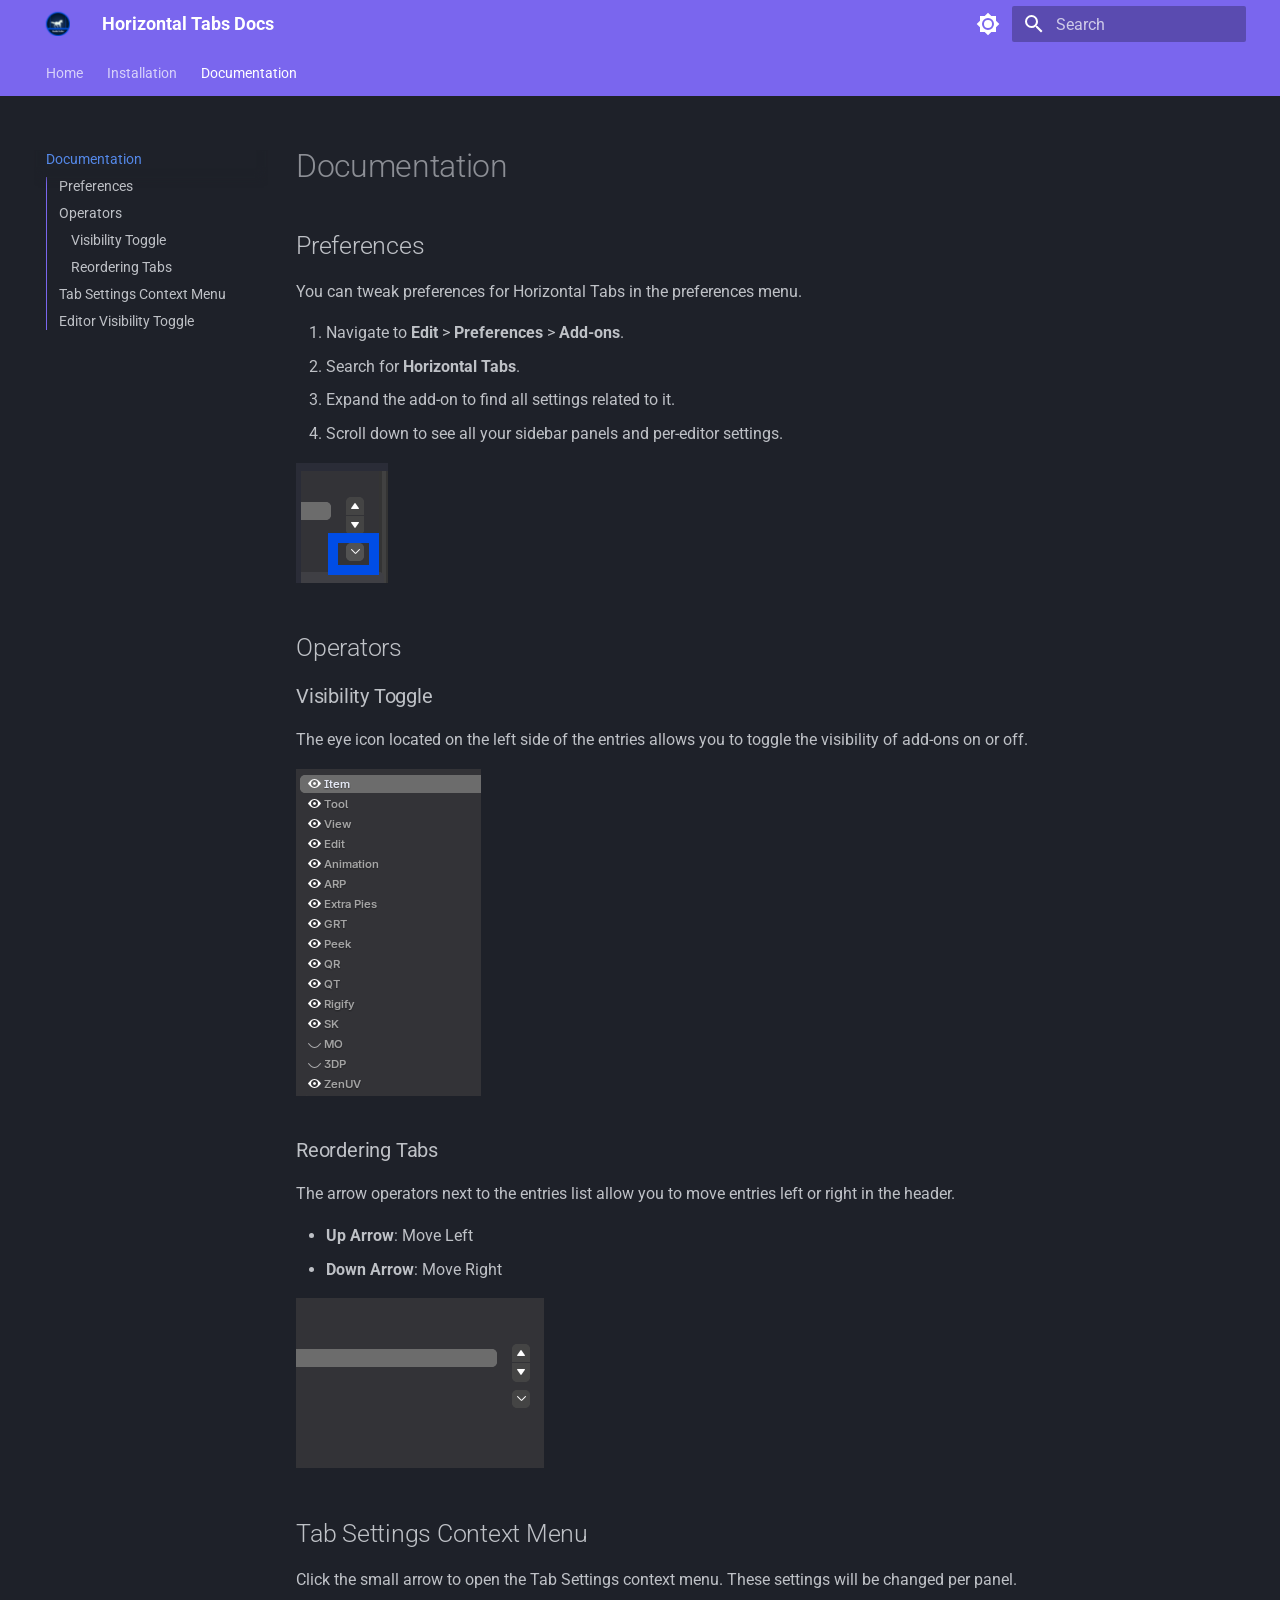
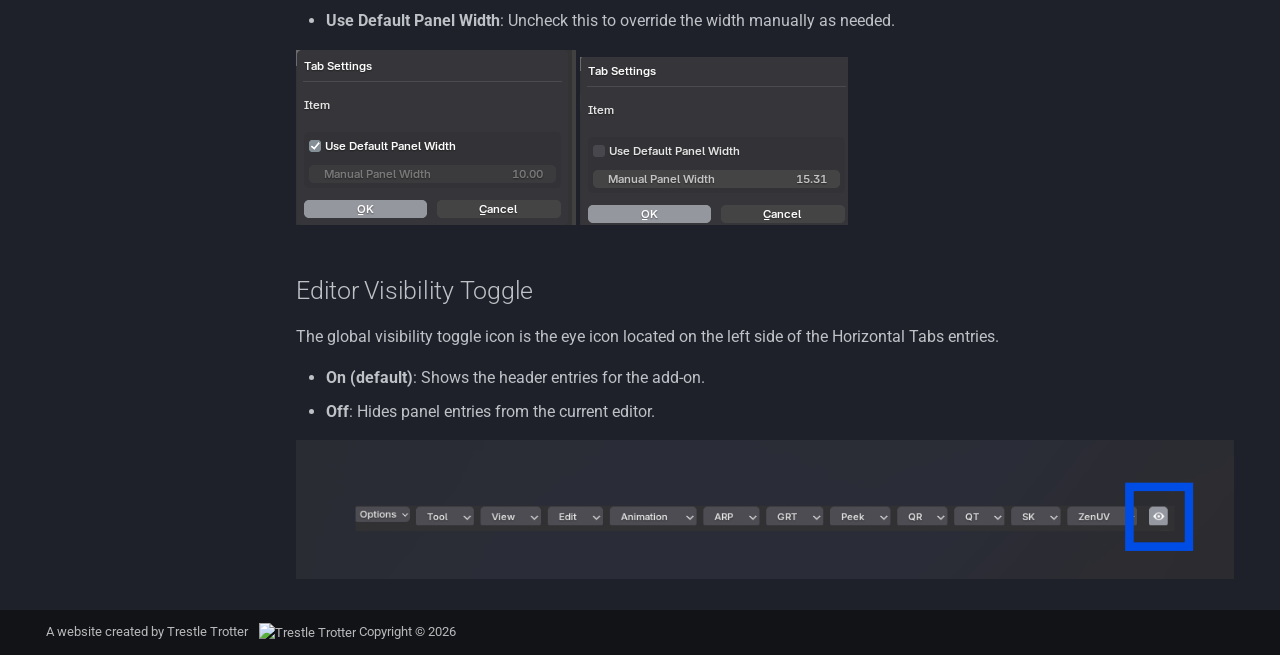
==== documentation/index.html @ b8e4fe98 "Deployed e25c2bf with MkDocs version: 1.6.1" ====
<!doctype html>
<html lang="en" class="no-js">
  <head>
    
      <meta charset="utf-8">
      <meta name="viewport" content="width=device-width,initial-scale=1">
      
      
      
        <link rel="canonical" href="https://Sekuora.github.io/Horizontal_Tabs_Docs/documentation/">
      
      
        <link rel="prev" href="../installation/">
      
      
      
        
      
      
      <link rel="icon" href="../assets/logo/TrestleTrotter_Logo.png">
      <meta name="generator" content="mkdocs-1.6.1, mkdocs-material-9.7.1">
    
    
      
        <title>Documentation - Horizontal Tabs Docs</title>
      
    
    
      <link rel="stylesheet" href="../assets/stylesheets/main.484c7ddc.min.css">
      
        
        <link rel="stylesheet" href="../assets/stylesheets/palette.ab4e12ef.min.css">
      
      


    
    
      
    
    
      
        
        
        <link rel="preconnect" href="https://fonts.gstatic.com" crossorigin>
        <link rel="stylesheet" href="https://fonts.googleapis.com/css?family=Roboto:300,300i,400,400i,700,700i%7CRoboto+Mono:400,400i,700,700i&display=fallback">
        <style>:root{--md-text-font:"Roboto";--md-code-font:"Roboto Mono"}</style>
      
    
    
      <link rel="stylesheet" href="../stylesheets/extra.css">
    
    <script>__md_scope=new URL("..",location),__md_hash=e=>[...e].reduce(((e,_)=>(e<<5)-e+_.charCodeAt(0)),0),__md_get=(e,_=localStorage,t=__md_scope)=>JSON.parse(_.getItem(t.pathname+"."+e)),__md_set=(e,_,t=localStorage,a=__md_scope)=>{try{t.setItem(a.pathname+"."+e,JSON.stringify(_))}catch(e){}}</script>
    
      

    
    
  </head>
  
  
    
    
      
    
    
    
    
    <body dir="ltr" data-md-color-scheme="slate" data-md-color-primary="indigo" data-md-color-accent="deep-purple">
  
    
    <input class="md-toggle" data-md-toggle="drawer" type="checkbox" id="__drawer" autocomplete="off">
    <input class="md-toggle" data-md-toggle="search" type="checkbox" id="__search" autocomplete="off">
    <label class="md-overlay" for="__drawer"></label>
    <div data-md-component="skip">
      
        
        <a href="#documentation" class="md-skip">
          Skip to content
        </a>
      
    </div>
    <div data-md-component="announce">
      
    </div>
    
    
      

<header class="md-header" data-md-component="header">
  <nav class="md-header__inner md-grid" aria-label="Header">
    <a href=".." title="Horizontal Tabs Docs" class="md-header__button md-logo" aria-label="Horizontal Tabs Docs" data-md-component="logo">
      
  <img src="../assets/logo/TrestleTrotter_Logo.png" alt="logo">

    </a>
    <label class="md-header__button md-icon" for="__drawer">
      
      <svg xmlns="http://www.w3.org/2000/svg" viewBox="0 0 24 24"><path d="M3 6h18v2H3zm0 5h18v2H3zm0 5h18v2H3z"/></svg>
    </label>
    <div class="md-header__title" data-md-component="header-title">
      <div class="md-header__ellipsis">
        <div class="md-header__topic">
          <span class="md-ellipsis">
            Horizontal Tabs Docs
          </span>
        </div>
        <div class="md-header__topic" data-md-component="header-topic">
          <span class="md-ellipsis">
            
              Documentation
            
          </span>
        </div>
      </div>
    </div>
    
      
        <form class="md-header__option" data-md-component="palette">
  
    
    
    
    <input class="md-option" data-md-color-media="" data-md-color-scheme="slate" data-md-color-primary="indigo" data-md-color-accent="deep-purple"  aria-label="Switch to dark mode"  type="radio" name="__palette" id="__palette_0">
    
      <label class="md-header__button md-icon" title="Switch to dark mode" for="__palette_1" hidden>
        <svg xmlns="http://www.w3.org/2000/svg" viewBox="0 0 24 24"><path d="M12 8a4 4 0 0 0-4 4 4 4 0 0 0 4 4 4 4 0 0 0 4-4 4 4 0 0 0-4-4m0 10a6 6 0 0 1-6-6 6 6 0 0 1 6-6 6 6 0 0 1 6 6 6 6 0 0 1-6 6m8-9.31V4h-4.69L12 .69 8.69 4H4v4.69L.69 12 4 15.31V20h4.69L12 23.31 15.31 20H20v-4.69L23.31 12z"/></svg>
      </label>
    
  
    
    
    
    <input class="md-option" data-md-color-media="" data-md-color-scheme="default" data-md-color-primary="indigo" data-md-color-accent="deep-purple"  aria-label="Switch to light mode"  type="radio" name="__palette" id="__palette_1">
    
      <label class="md-header__button md-icon" title="Switch to light mode" for="__palette_0" hidden>
        <svg xmlns="http://www.w3.org/2000/svg" viewBox="0 0 24 24"><path d="M12 18c-.89 0-1.74-.2-2.5-.55C11.56 16.5 13 14.42 13 12s-1.44-4.5-3.5-5.45C10.26 6.2 11.11 6 12 6a6 6 0 0 1 6 6 6 6 0 0 1-6 6m8-9.31V4h-4.69L12 .69 8.69 4H4v4.69L.69 12 4 15.31V20h4.69L12 23.31 15.31 20H20v-4.69L23.31 12z"/></svg>
      </label>
    
  
</form>
      
    
    
      <script>var palette=__md_get("__palette");if(palette&&palette.color){if("(prefers-color-scheme)"===palette.color.media){var media=matchMedia("(prefers-color-scheme: light)"),input=document.querySelector(media.matches?"[data-md-color-media='(prefers-color-scheme: light)']":"[data-md-color-media='(prefers-color-scheme: dark)']");palette.color.media=input.getAttribute("data-md-color-media"),palette.color.scheme=input.getAttribute("data-md-color-scheme"),palette.color.primary=input.getAttribute("data-md-color-primary"),palette.color.accent=input.getAttribute("data-md-color-accent")}for(var[key,value]of Object.entries(palette.color))document.body.setAttribute("data-md-color-"+key,value)}</script>
    
    
    
      
      
        <label class="md-header__button md-icon" for="__search">
          
          <svg xmlns="http://www.w3.org/2000/svg" viewBox="0 0 24 24"><path d="M9.5 3A6.5 6.5 0 0 1 16 9.5c0 1.61-.59 3.09-1.56 4.23l.27.27h.79l5 5-1.5 1.5-5-5v-.79l-.27-.27A6.52 6.52 0 0 1 9.5 16 6.5 6.5 0 0 1 3 9.5 6.5 6.5 0 0 1 9.5 3m0 2C7 5 5 7 5 9.5S7 14 9.5 14 14 12 14 9.5 12 5 9.5 5"/></svg>
        </label>
        <div class="md-search" data-md-component="search" role="dialog">
  <label class="md-search__overlay" for="__search"></label>
  <div class="md-search__inner" role="search">
    <form class="md-search__form" name="search">
      <input type="text" class="md-search__input" name="query" aria-label="Search" placeholder="Search" autocapitalize="off" autocorrect="off" autocomplete="off" spellcheck="false" data-md-component="search-query" required>
      <label class="md-search__icon md-icon" for="__search">
        
        <svg xmlns="http://www.w3.org/2000/svg" viewBox="0 0 24 24"><path d="M9.5 3A6.5 6.5 0 0 1 16 9.5c0 1.61-.59 3.09-1.56 4.23l.27.27h.79l5 5-1.5 1.5-5-5v-.79l-.27-.27A6.52 6.52 0 0 1 9.5 16 6.5 6.5 0 0 1 3 9.5 6.5 6.5 0 0 1 9.5 3m0 2C7 5 5 7 5 9.5S7 14 9.5 14 14 12 14 9.5 12 5 9.5 5"/></svg>
        
        <svg xmlns="http://www.w3.org/2000/svg" viewBox="0 0 24 24"><path d="M20 11v2H8l5.5 5.5-1.42 1.42L4.16 12l7.92-7.92L13.5 5.5 8 11z"/></svg>
      </label>
      <nav class="md-search__options" aria-label="Search">
        
        <button type="reset" class="md-search__icon md-icon" title="Clear" aria-label="Clear" tabindex="-1">
          
          <svg xmlns="http://www.w3.org/2000/svg" viewBox="0 0 24 24"><path d="M19 6.41 17.59 5 12 10.59 6.41 5 5 6.41 10.59 12 5 17.59 6.41 19 12 13.41 17.59 19 19 17.59 13.41 12z"/></svg>
        </button>
      </nav>
      
        <div class="md-search__suggest" data-md-component="search-suggest"></div>
      
    </form>
    <div class="md-search__output">
      <div class="md-search__scrollwrap" tabindex="0" data-md-scrollfix>
        <div class="md-search-result" data-md-component="search-result">
          <div class="md-search-result__meta">
            Initializing search
          </div>
          <ol class="md-search-result__list" role="presentation"></ol>
        </div>
      </div>
    </div>
  </div>
</div>
      
    
    
  </nav>
  
</header>
    
    <div class="md-container" data-md-component="container">
      
      
        
          
            
<nav class="md-tabs" aria-label="Tabs" data-md-component="tabs">
  <div class="md-grid">
    <ul class="md-tabs__list">
      
        
  
  
  
  
    <li class="md-tabs__item">
      <a href=".." class="md-tabs__link">
        
  
  
    
  
  Home

      </a>
    </li>
  

      
        
  
  
  
  
    <li class="md-tabs__item">
      <a href="../installation/" class="md-tabs__link">
        
  
  
    
  
  Installation

      </a>
    </li>
  

      
        
  
  
  
    
  
  
    <li class="md-tabs__item md-tabs__item--active">
      <a href="./" class="md-tabs__link">
        
  
  
    
  
  Documentation

      </a>
    </li>
  

      
    </ul>
  </div>
</nav>
          
        
      
      <main class="md-main" data-md-component="main">
        <div class="md-main__inner md-grid">
          
            
              
              <div class="md-sidebar md-sidebar--primary" data-md-component="sidebar" data-md-type="navigation" >
                <div class="md-sidebar__scrollwrap">
                  <div class="md-sidebar__inner">
                    


  


  

<nav class="md-nav md-nav--primary md-nav--lifted md-nav--integrated" aria-label="Navigation" data-md-level="0">
  <label class="md-nav__title" for="__drawer">
    <a href=".." title="Horizontal Tabs Docs" class="md-nav__button md-logo" aria-label="Horizontal Tabs Docs" data-md-component="logo">
      
  <img src="../assets/logo/TrestleTrotter_Logo.png" alt="logo">

    </a>
    Horizontal Tabs Docs
  </label>
  
  <ul class="md-nav__list" data-md-scrollfix>
    
      
      
  
  
  
  
    <li class="md-nav__item">
      <a href=".." class="md-nav__link">
        
  
  
  <span class="md-ellipsis">
    
  
    Home
  

    
  </span>
  
  

      </a>
    </li>
  

    
      
      
  
  
  
  
    <li class="md-nav__item">
      <a href="../installation/" class="md-nav__link">
        
  
  
  <span class="md-ellipsis">
    
  
    Installation
  

    
  </span>
  
  

      </a>
    </li>
  

    
      
      
  
  
    
  
  
  
    <li class="md-nav__item md-nav__item--active">
      
      <input class="md-nav__toggle md-toggle" type="checkbox" id="__toc">
      
      
        
      
      
        <label class="md-nav__link md-nav__link--active" for="__toc">
          
  
  
  <span class="md-ellipsis">
    
  
    Documentation
  

    
  </span>
  
  

          <span class="md-nav__icon md-icon"></span>
        </label>
      
      <a href="./" class="md-nav__link md-nav__link--active">
        
  
  
  <span class="md-ellipsis">
    
  
    Documentation
  

    
  </span>
  
  

      </a>
      
        

<nav class="md-nav md-nav--secondary" aria-label="Table of contents">
  
  
  
    
  
  
    <label class="md-nav__title" for="__toc">
      <span class="md-nav__icon md-icon"></span>
      Table of contents
    </label>
    <ul class="md-nav__list" data-md-component="toc" data-md-scrollfix>
      
        <li class="md-nav__item">
  <a href="#preferences" class="md-nav__link">
    <span class="md-ellipsis">
      
        Preferences
      
    </span>
  </a>
  
</li>
      
        <li class="md-nav__item">
  <a href="#operators" class="md-nav__link">
    <span class="md-ellipsis">
      
        Operators
      
    </span>
  </a>
  
    <nav class="md-nav" aria-label="Operators">
      <ul class="md-nav__list">
        
          <li class="md-nav__item">
  <a href="#visibility-toggle" class="md-nav__link">
    <span class="md-ellipsis">
      
        Visibility Toggle
      
    </span>
  </a>
  
</li>
        
          <li class="md-nav__item">
  <a href="#reordering-tabs" class="md-nav__link">
    <span class="md-ellipsis">
      
        Reordering Tabs
      
    </span>
  </a>
  
</li>
        
      </ul>
    </nav>
  
</li>
      
        <li class="md-nav__item">
  <a href="#tab-settings-context-menu" class="md-nav__link">
    <span class="md-ellipsis">
      
        Tab Settings Context Menu
      
    </span>
  </a>
  
</li>
      
        <li class="md-nav__item">
  <a href="#editor-visibility-toggle" class="md-nav__link">
    <span class="md-ellipsis">
      
        Editor Visibility Toggle
      
    </span>
  </a>
  
</li>
      
    </ul>
  
</nav>
      
    </li>
  

    
  </ul>
</nav>
                  </div>
                </div>
              </div>
            
            
          
          
            <div class="md-content" data-md-component="content">
              
              <article class="md-content__inner md-typeset">
                
                  



<h1 id="documentation">Documentation</h1>
<h2 id="preferences">Preferences</h2>
<p>You can tweak preferences for Horizontal Tabs in the preferences menu.</p>
<ol>
<li>Navigate to <strong>Edit</strong> &gt; <strong>Preferences</strong> &gt; <strong>Add-ons</strong>.</li>
<li>Search for <strong>Horizontal Tabs</strong>.</li>
<li>Expand the add-on to find all settings related to it.</li>
<li>Scroll down to see all your sidebar panels and per-editor settings.</li>
</ol>
<p><img alt="Preferences" src="../assets/images/Horizontal_Tabs_Tab_Preferences_Context_Menu_Location.png" /></p>
<h2 id="operators">Operators</h2>
<h3 id="visibility-toggle">Visibility Toggle</h3>
<p>The eye icon located on the left side of the entries allows you to toggle the visibility of add-ons on or off.</p>
<p><img alt="Visibility Icon" src="../assets/images/Eye_Visibility_Icon_Left_Side_of_Entries.png" /></p>
<h3 id="reordering-tabs">Reordering Tabs</h3>
<p>The arrow operators next to the entries list allow you to move entries left or right in the header.</p>
<ul>
<li><strong>Up Arrow</strong>: Move Left</li>
<li><strong>Down Arrow</strong>: Move Right</li>
</ul>
<p><img alt="Arrow Operators" src="../assets/images/Arrow_Operators_RIght_Side_Entries_List.png" /></p>
<h2 id="tab-settings-context-menu">Tab Settings Context Menu</h2>
<p>Click the small arrow to open the Tab Settings context menu. These settings will be changed per panel.</p>
<ul>
<li><strong>Use Default Panel Width</strong>: Uncheck this to override the width manually as needed.</li>
</ul>
<p><img alt="Tab Settings" src="../assets/images/Tab_Settings_Use_Default_Panel_Width_Active.png" />
<img alt="Tab Settings Inactive" src="../assets/images/Tab_Settings_Use_Default_Panel_Width_Inactive_override_width.png" /></p>
<h2 id="editor-visibility-toggle">Editor Visibility Toggle</h2>
<p>The global visibility toggle icon is the eye icon located on the left side of the Horizontal Tabs entries.</p>
<ul>
<li><strong>On (default)</strong>: Shows the header entries for the add-on.</li>
<li><strong>Off</strong>: Hides panel entries from the current editor.</li>
</ul>
<p><img alt="Editor Visibility" src="../assets/images/Editor_Visibility_Toggle_Location.png" /></p>












                
              </article>
            </div>
          
          
<script>var target=document.getElementById(location.hash.slice(1));target&&target.name&&(target.checked=target.name.startsWith("__tabbed_"))</script>
        </div>
        
          <button type="button" class="md-top md-icon" data-md-component="top" hidden>
  
  <svg xmlns="http://www.w3.org/2000/svg" viewBox="0 0 24 24"><path d="M13 20h-2V8l-5.5 5.5-1.42-1.42L12 4.16l7.92 7.92-1.42 1.42L13 8z"/></svg>
  Back to top
</button>
        
      </main>
      
        <footer class="md-footer">
  
  <div class="md-footer-meta md-typeset">
    <div class="md-footer-meta__inner md-grid">
      <div class="md-copyright">
  
    <div class="md-copyright__highlight">
      A website created by  <a href="https://sites.google.com/view/trestletrotter/home" target="_blank" rel="noopener"> Trestle Trotter <img src="/Horizontal_Tabs_Docs/assets/logo/TrestleTrotter_Logo.png" alt="Trestle Trotter" style="height: 24px; vertical-align: middle; margin-left: 8px;"> </a> Copyright &copy; 2026

    </div>
  
  
</div>
      
    </div>
  </div>
</footer>
      
    </div>
    <div class="md-dialog" data-md-component="dialog">
      <div class="md-dialog__inner md-typeset"></div>
    </div>
    
    
    
      
      
      <script id="__config" type="application/json">{"annotate": null, "base": "..", "features": ["navigation.indexes", "navigation.sections", "navigation.tabs", "navigation.top", "toc.integrate", "search.suggest", "search.highlight", "content.code.copy"], "search": "../assets/javascripts/workers/search.2c215733.min.js", "tags": null, "translations": {"clipboard.copied": "Copied to clipboard", "clipboard.copy": "Copy to clipboard", "search.result.more.one": "1 more on this page", "search.result.more.other": "# more on this page", "search.result.none": "No matching documents", "search.result.one": "1 matching document", "search.result.other": "# matching documents", "search.result.placeholder": "Type to start searching", "search.result.term.missing": "Missing", "select.version": "Select version"}, "version": null}</script>
    
    
      <script src="../assets/javascripts/bundle.79ae519e.min.js"></script>
      
    
  </body>
</html>
---- assets/stylesheets/main.484c7ddc.min.css ----
@charset "UTF-8";html{-webkit-text-size-adjust:none;-moz-text-size-adjust:none;text-size-adjust:none;box-sizing:border-box}*,:after,:before{box-sizing:inherit}@media (prefers-reduced-motion){*,:after,:before{transition:none!important}}body{margin:0}a,button,input,label{-webkit-tap-highlight-color:transparent}a{color:inherit;text-decoration:none}hr{border:0;box-sizing:initial;display:block;height:.05rem;overflow:visible;padding:0}small{font-size:80%}sub,sup{line-height:1em}img{border-style:none}table{border-collapse:initial;border-spacing:0}td,th{font-weight:400;vertical-align:top}button{background:#0000;border:0;font-family:inherit;font-size:inherit;margin:0;padding:0}input{border:0;outline:none}:root{--md-primary-fg-color:#4051b5;--md-primary-fg-color--light:#5d6cc0;--md-primary-fg-color--dark:#303fa1;--md-primary-bg-color:#fff;--md-primary-bg-color--light:#ffffffb3;--md-accent-fg-color:#526cfe;--md-accent-fg-color--transparent:#526cfe1a;--md-accent-bg-color:#fff;--md-accent-bg-color--light:#ffffffb3}[data-md-color-scheme=default]{color-scheme:light}[data-md-color-scheme=default] img[src$="#gh-dark-mode-only"],[data-md-color-scheme=default] img[src$="#only-dark"]{display:none}:root,[data-md-color-scheme=default]{--md-hue:225deg;--md-default-fg-color:#000000de;--md-default-fg-color--light:#0000008a;--md-default-fg-color--lighter:#00000052;--md-default-fg-color--lightest:#00000012;--md-default-bg-color:#fff;--md-default-bg-color--light:#ffffffb3;--md-default-bg-color--lighter:#ffffff4d;--md-default-bg-color--lightest:#ffffff1f;--md-code-fg-color:#36464e;--md-code-bg-color:#f5f5f5;--md-code-bg-color--light:#f5f5f5b3;--md-code-bg-color--lighter:#f5f5f54d;--md-code-hl-color:#4287ff;--md-code-hl-color--light:#4287ff1a;--md-code-hl-number-color:#d52a2a;--md-code-hl-special-color:#db1457;--md-code-hl-function-color:#a846b9;--md-code-hl-constant-color:#6e59d9;--md-code-hl-keyword-color:#3f6ec6;--md-code-hl-string-color:#1c7d4d;--md-code-hl-name-color:var(--md-code-fg-color);--md-code-hl-operator-color:var(--md-default-fg-color--light);--md-code-hl-punctuation-color:var(--md-default-fg-color--light);--md-code-hl-comment-color:var(--md-default-fg-color--light);--md-code-hl-generic-color:var(--md-default-fg-color--light);--md-code-hl-variable-color:var(--md-default-fg-color--light);--md-typeset-color:var(--md-default-fg-color);--md-typeset-a-color:var(--md-primary-fg-color);--md-typeset-del-color:#f5503d26;--md-typeset-ins-color:#0bd57026;--md-typeset-kbd-color:#fafafa;--md-typeset-kbd-accent-color:#fff;--md-typeset-kbd-border-color:#b8b8b8;--md-typeset-mark-color:#ffff0080;--md-typeset-table-color:#0000001f;--md-typeset-table-color--light:rgba(0,0,0,.035);--md-admonition-fg-color:var(--md-default-fg-color);--md-admonition-bg-color:var(--md-default-bg-color);--md-warning-fg-color:#000000de;--md-warning-bg-color:#ff9;--md-footer-fg-color:#fff;--md-footer-fg-color--light:#ffffffb3;--md-footer-fg-color--lighter:#ffffff73;--md-footer-bg-color:#000000de;--md-footer-bg-color--dark:#00000052;--md-shadow-z1:0 0.2rem 0.5rem #0000000d,0 0 0.05rem #0000001a;--md-shadow-z2:0 0.2rem 0.5rem #0000001a,0 0 0.05rem #00000040;--md-shadow-z3:0 0.2rem 0.5rem #0003,0 0 0.05rem #00000059}.md-icon svg{fill:currentcolor;display:block;height:1.2rem;width:1.2rem}body{-webkit-font-smoothing:antialiased;-moz-osx-font-smoothing:grayscale;--md-text-font-family:var(--md-text-font,_),-apple-system,BlinkMacSystemFont,Helvetica,Arial,sans-serif;--md-code-font-family:var(--md-code-font,_),SFMono-Regular,Consolas,Menlo,monospace}aside,body,input{font-feature-settings:"kern","liga";color:var(--md-typeset-color);font-family:var(--md-text-font-family)}code,kbd,pre{font-feature-settings:"kern";font-family:var(--md-code-font-family)}:root{--md-typeset-table-sort-icon:url('data:image/svg+xml;charset=utf-8,<svg xmlns="http://www.w3.org/2000/svg" viewBox="0 0 24 24"><path d="m18 21-4-4h3V7h-3l4-4 4 4h-3v10h3M2 19v-2h10v2M2 13v-2h7v2M2 7V5h4v2z"/></svg>');--md-typeset-table-sort-icon--asc:url('data:image/svg+xml;charset=utf-8,<svg xmlns="http://www.w3.org/2000/svg" viewBox="0 0 24 24"><path d="M19 17h3l-4 4-4-4h3V3h2M2 17h10v2H2M6 5v2H2V5m0 6h7v2H2z"/></svg>');--md-typeset-table-sort-icon--desc:url('data:image/svg+xml;charset=utf-8,<svg xmlns="http://www.w3.org/2000/svg" viewBox="0 0 24 24"><path d="M19 7h3l-4-4-4 4h3v14h2M2 17h10v2H2M6 5v2H2V5m0 6h7v2H2z"/></svg>')}.md-typeset{-webkit-print-color-adjust:exact;color-adjust:exact;font-size:.8rem;line-height:1.6;overflow-wrap:break-word}@media print{.md-typeset{font-size:.68rem}}.md-typeset blockquote,.md-typeset dl,.md-typeset figure,.md-typeset ol,.md-typeset pre,.md-typeset ul{margin-bottom:1em;margin-top:1em}.md-typeset h1{color:var(--md-default-fg-color--light);font-size:2em;line-height:1.3;margin:0 0 1.25em}.md-typeset h1,.md-typeset h2{font-weight:300;letter-spacing:-.01em}.md-typeset h2{font-size:1.5625em;line-height:1.4;margin:1.6em 0 .64em}.md-typeset h3{font-size:1.25em;font-weight:400;letter-spacing:-.01em;line-height:1.5;margin:1.6em 0 .8em}.md-typeset h2+h3{margin-top:.8em}.md-typeset h4{font-weight:700;letter-spacing:-.01em;margin:1em 0}.md-typeset h5,.md-typeset h6{color:var(--md-default-fg-color--light);font-size:.8em;font-weight:700;letter-spacing:-.01em;margin:1.25em 0}.md-typeset h5{text-transform:uppercase}.md-typeset h5 code{text-transform:none}.md-typeset hr{border-bottom:.05rem solid var(--md-default-fg-color--lightest);display:flow-root;margin:1.5em 0}.md-typeset a{color:var(--md-typeset-a-color);word-break:break-word}.md-typeset a,.md-typeset a:before{transition:color 125ms}.md-typeset a:focus,.md-typeset a:hover{color:var(--md-accent-fg-color)}.md-typeset a:focus code,.md-typeset a:hover code{background-color:var(--md-accent-fg-color--transparent);color:var(--md-accent-fg-color)}.md-typeset a code{color:var(--md-typeset-a-color)}.md-typeset a.focus-visible{outline-color:var(--md-accent-fg-color);outline-offset:.2rem}.md-typeset code,.md-typeset kbd,.md-typeset pre{color:var(--md-code-fg-color);direction:ltr;font-variant-ligatures:none;transition:background-color 125ms}@media print{.md-typeset code,.md-typeset kbd,.md-typeset pre{white-space:pre-wrap}}.md-typeset code{background-color:var(--md-code-bg-color);border-radius:.1rem;-webkit-box-decoration-break:clone;box-decoration-break:clone;font-size:.85em;padding:0 .2941176471em;transition:color 125ms,background-color 125ms;word-break:break-word}.md-typeset code:not(.focus-visible){-webkit-tap-highlight-color:transparent;outline:none}.md-typeset pre{display:flow-root;line-height:1.4;position:relative}.md-typeset pre>code{-webkit-box-decoration-break:slice;box-decoration-break:slice;box-shadow:none;display:block;margin:0;outline-color:var(--md-accent-fg-color);overflow:auto;padding:.7720588235em 1.1764705882em;scrollbar-color:var(--md-default-fg-color--lighter) #0000;scrollbar-width:thin;touch-action:auto;word-break:normal}.md-typeset pre>code:hover{scrollbar-color:var(--md-accent-fg-color) #0000}.md-typeset pre>code::-webkit-scrollbar{height:.2rem;width:.2rem}.md-typeset pre>code::-webkit-scrollbar-thumb{background-color:var(--md-default-fg-color--lighter)}.md-typeset pre>code::-webkit-scrollbar-thumb:hover{background-color:var(--md-accent-fg-color)}.md-typeset kbd{background-color:var(--md-typeset-kbd-color);border-radius:.1rem;box-shadow:0 .1rem 0 .05rem var(--md-typeset-kbd-border-color),0 .1rem 0 var(--md-typeset-kbd-border-color),0 -.1rem .2rem var(--md-typeset-kbd-accent-color) inset;color:var(--md-default-fg-color);display:inline-block;font-size:.75em;padding:0 .6666666667em;vertical-align:text-top;word-break:break-word}.md-typeset mark{background-color:var(--md-typeset-mark-color);-webkit-box-decoration-break:clone;box-decoration-break:clone;color:inherit;word-break:break-word}.md-typeset abbr{cursor:help;text-decoration:none}.md-typeset [data-preview],.md-typeset abbr{border-bottom:.05rem dotted var(--md-default-fg-color--light)}.md-typeset small{opacity:.75}[dir=ltr] .md-typeset sub,[dir=ltr] .md-typeset sup{margin-left:.078125em}[dir=rtl] .md-typeset sub,[dir=rtl] .md-typeset sup{margin-right:.078125em}[dir=ltr] .md-typeset blockquote{padding-left:.6rem}[dir=rtl] .md-typeset blockquote{padding-right:.6rem}[dir=ltr] .md-typeset blockquote{border-left:.2rem solid var(--md-default-fg-color--lighter)}[dir=rtl] .md-typeset blockquote{border-right:.2rem solid var(--md-default-fg-color--lighter)}.md-typeset blockquote{color:var(--md-default-fg-color--light);margin-left:0;margin-right:0}.md-typeset ul{list-style-type:disc}.md-typeset ul[type]{list-style-type:revert-layer}[dir=ltr] .md-typeset ol,[dir=ltr] .md-typeset ul{margin-left:.625em}[dir=rtl] .md-typeset ol,[dir=rtl] .md-typeset ul{margin-right:.625em}.md-typeset ol,.md-typeset ul{padding:0}.md-typeset ol:not([hidden]),.md-typeset ul:not([hidden]){display:flow-root}.md-typeset ol ol,.md-typeset ul ol{list-style-type:lower-alpha}.md-typeset ol ol ol,.md-typeset ul ol ol{list-style-type:lower-roman}.md-typeset ol ol ol ol,.md-typeset ul ol ol ol{list-style-type:upper-alpha}.md-typeset ol ol ol ol ol,.md-typeset ul ol ol ol ol{list-style-type:upper-roman}.md-typeset ol[type],.md-typeset ul[type]{list-style-type:revert-layer}[dir=ltr] .md-typeset ol li,[dir=ltr] .md-typeset ul li{margin-left:1.25em}[dir=rtl] .md-typeset ol li,[dir=rtl] .md-typeset ul li{margin-right:1.25em}.md-typeset ol li,.md-typeset ul li{margin-bottom:.5em}.md-typeset ol li blockquote,.md-typeset ol li p,.md-typeset ul li blockquote,.md-typeset ul li p{margin:.5em 0}.md-typeset ol li:last-child,.md-typeset ul li:last-child{margin-bottom:0}[dir=ltr] .md-typeset ol li ol,[dir=ltr] .md-typeset ol li ul,[dir=ltr] .md-typeset ul li ol,[dir=ltr] .md-typeset ul li ul{margin-left:.625em}[dir=rtl] .md-typeset ol li ol,[dir=rtl] .md-typeset ol li ul,[dir=rtl] .md-typeset ul li ol,[dir=rtl] .md-typeset ul li ul{margin-right:.625em}.md-typeset ol li ol,.md-typeset ol li ul,.md-typeset ul li ol,.md-typeset ul li ul{margin-bottom:.5em;margin-top:.5em}[dir=ltr] .md-typeset dd{margin-left:1.875em}[dir=rtl] .md-typeset dd{margin-right:1.875em}.md-typeset dd{margin-bottom:1.5em;margin-top:1em}.md-typeset img,.md-typeset svg,.md-typeset video{height:auto;max-width:100%}.md-typeset img[align=left]{margin:1em 1em 1em 0}.md-typeset img[align=right]{margin:1em 0 1em 1em}.md-typeset img[align]:only-child{margin-top:0}.md-typeset figure{display:flow-root;margin:1em auto;max-width:100%;text-align:center;width:fit-content}.md-typeset figure img{display:block;margin:0 auto}.md-typeset figcaption{font-style:italic;margin:1em auto;max-width:24rem}.md-typeset iframe{max-width:100%}.md-typeset table:not([class]){background-color:var(--md-default-bg-color);border:.05rem solid var(--md-typeset-table-color);border-radius:.1rem;display:inline-block;font-size:.64rem;max-width:100%;overflow:auto;touch-action:auto}@media print{.md-typeset table:not([class]){display:table}}.md-typeset table:not([class])+*{margin-top:1.5em}.md-typeset table:not([class]) td>:first-child,.md-typeset table:not([class]) th>:first-child{margin-top:0}.md-typeset table:not([class]) td>:last-child,.md-typeset table:not([class]) th>:last-child{margin-bottom:0}.md-typeset table:not([class]) td:not([align]),.md-typeset table:not([class]) th:not([align]){text-align:left}[dir=rtl] .md-typeset table:not([class]) td:not([align]),[dir=rtl] .md-typeset table:not([class]) th:not([align]){text-align:right}.md-typeset table:not([class]) th{font-weight:700;min-width:5rem;padding:.9375em 1.25em;vertical-align:top}.md-typeset table:not([class]) td{border-top:.05rem solid var(--md-typeset-table-color);padding:.9375em 1.25em;vertical-align:top}.md-typeset table:not([class]) tbody tr{transition:background-color 125ms}.md-typeset table:not([class]) tbody tr:hover{background-color:var(--md-typeset-table-color--light);box-shadow:0 .05rem 0 var(--md-default-bg-color) inset}.md-typeset table:not([class]) a{word-break:normal}.md-typeset table th[role=columnheader]{cursor:pointer}[dir=ltr] .md-typeset table th[role=columnheader]:after{margin-left:.5em}[dir=rtl] .md-typeset table th[role=columnheader]:after{margin-right:.5em}.md-typeset table th[role=columnheader]:after{content:"";display:inline-block;height:1.2em;-webkit-mask-image:var(--md-typeset-table-sort-icon);mask-image:var(--md-typeset-table-sort-icon);-webkit-mask-repeat:no-repeat;mask-repeat:no-repeat;-webkit-mask-size:contain;mask-size:contain;transition:background-color 125ms;vertical-align:text-bottom;width:1.2em}.md-typeset table th[role=columnheader]:hover:after{background-color:var(--md-default-fg-color--lighter)}.md-typeset table th[role=columnheader][aria-sort=ascending]:after{background-color:var(--md-default-fg-color--light);-webkit-mask-image:var(--md-typeset-table-sort-icon--asc);mask-image:var(--md-typeset-table-sort-icon--asc)}.md-typeset table th[role=columnheader][aria-sort=descending]:after{background-color:var(--md-default-fg-color--light);-webkit-mask-image:var(--md-typeset-table-sort-icon--desc);mask-image:var(--md-typeset-table-sort-icon--desc)}.md-typeset__scrollwrap{margin:1em -.8rem;overflow-x:auto;touch-action:auto}.md-typeset__table{display:inline-block;margin-bottom:.5em;padding:0 .8rem}@media print{.md-typeset__table{display:block}}html .md-typeset__table table{display:table;margin:0;overflow:hidden;width:100%}@media screen and (max-width:44.984375em){.md-content__inner>pre{margin:1em -.8rem}.md-content__inner>pre code{border-radius:0}}.md-typeset .md-author{border-radius:100%;display:block;flex-shrink:0;height:1.6rem;overflow:hidden;position:relative;transition:color 125ms,transform 125ms;width:1.6rem}.md-typeset .md-author img{display:block}.md-typeset .md-author--more{background:var(--md-default-fg-color--lightest);color:var(--md-default-fg-color--lighter);font-size:.6rem;font-weight:700;line-height:1.6rem;text-align:center}.md-typeset .md-author--long{height:2.4rem;width:2.4rem}.md-typeset a.md-author{transform:scale(1)}.md-typeset a.md-author img{border-radius:100%;filter:grayscale(100%) opacity(75%);transition:filter 125ms}.md-typeset a.md-author:focus,.md-typeset a.md-author:hover{transform:scale(1.1);z-index:1}.md-typeset a.md-author:focus img,.md-typeset a.md-author:hover img{filter:grayscale(0)}.md-banner{background-color:var(--md-footer-bg-color);color:var(--md-footer-fg-color);overflow:auto}@media print{.md-banner{display:none}}.md-banner--warning{background-color:var(--md-warning-bg-color);color:var(--md-warning-fg-color)}.md-banner__inner{font-size:.7rem;margin:.6rem auto;padding:0 .8rem}[dir=ltr] .md-banner__button{float:right}[dir=rtl] .md-banner__button{float:left}.md-banner__button{color:inherit;cursor:pointer;transition:opacity .25s}.no-js .md-banner__button{display:none}.md-banner__button:hover{opacity:.7}html{font-size:125%;height:100%;overflow-x:hidden}@media screen and (min-width:100em){html{font-size:137.5%}}@media screen and (min-width:125em){html{font-size:150%}}body{background-color:var(--md-default-bg-color);display:flex;flex-direction:column;font-size:.5rem;min-height:100%;position:relative;width:100%}@media print{body{display:block}}@media screen and (max-width:59.984375em){body[data-md-scrolllock]{position:fixed}}.md-grid{margin-left:auto;margin-right:auto;max-width:61rem}.md-container{display:flex;flex-direction:column;flex-grow:1}@media print{.md-container{display:block}}.md-main{flex-grow:1}.md-main__inner{display:flex;height:100%;margin-top:1.5rem}.md-ellipsis{overflow:hidden;text-overflow:ellipsis}.md-toggle{display:none}.md-option{height:0;opacity:0;position:absolute;width:0}.md-option:checked+label:not([hidden]){display:block}.md-option.focus-visible+label{outline-color:var(--md-accent-fg-color);outline-style:auto}.md-skip{background-color:var(--md-default-fg-color);border-radius:.1rem;color:var(--md-default-bg-color);font-size:.64rem;margin:.5rem;opacity:0;outline-color:var(--md-accent-fg-color);padding:.3rem .5rem;position:fixed;transform:translateY(.4rem);z-index:-1}.md-skip:focus{opacity:1;transform:translateY(0);transition:transform .25s cubic-bezier(.4,0,.2,1),opacity 175ms 75ms;z-index:10}@page{margin:25mm}:root{--md-clipboard-icon:url('data:image/svg+xml;charset=utf-8,<svg xmlns="http://www.w3.org/2000/svg" viewBox="0 0 24 24"><path d="M19 21H8V7h11m0-2H8a2 2 0 0 0-2 2v14a2 2 0 0 0 2 2h11a2 2 0 0 0 2-2V7a2 2 0 0 0-2-2m-3-4H4a2 2 0 0 0-2 2v14h2V3h12z"/></svg>')}.md-clipboard{border-radius:.1rem;color:var(--md-default-fg-color--lightest);cursor:pointer;height:1.5em;outline-color:var(--md-accent-fg-color);outline-offset:.1rem;transition:color .25s;width:1.5em;z-index:1}@media print{.md-clipboard{display:none}}.md-clipboard:not(.focus-visible){-webkit-tap-highlight-color:transparent;outline:none}:hover>.md-clipboard{color:var(--md-default-fg-color--light)}.md-clipboard:focus,.md-clipboard:hover{color:var(--md-accent-fg-color)}.md-clipboard:after{background-color:currentcolor;content:"";display:block;height:1.125em;margin:0 auto;-webkit-mask-image:var(--md-clipboard-icon);mask-image:var(--md-clipboard-icon);-webkit-mask-position:center;mask-position:center;-webkit-mask-repeat:no-repeat;mask-repeat:no-repeat;-webkit-mask-size:contain;mask-size:contain;width:1.125em}.md-clipboard--inline{cursor:pointer}.md-clipboard--inline code{transition:color .25s,background-color .25s}.md-clipboard--inline:focus code,.md-clipboard--inline:hover code{background-color:var(--md-accent-fg-color--transparent);color:var(--md-accent-fg-color)}:root{--md-code-select-icon:url('data:image/svg+xml;charset=utf-8,<svg xmlns="http://www.w3.org/2000/svg" viewBox="0 0 24 24"><path d="M19 19h-4v2h4c1.1 0 2-.9 2-2v-4h-2m0-12h-4v2h4v4h2V5c0-1.1-.9-2-2-2M5 5h4V3H5c-1.1 0-2 .9-2 2v4h2m0 6H3v4c0 1.1.9 2 2 2h4v-2H5zm2-4h2v2H7zm4 0h2v2h-2zm4 0h2v2h-2zM7 7h2v2H7zm4 0h2v2h-2zm4 0h2v2h-2zm-8 8h2v2H7zm4 0h2v2h-2zm4 0h2v2h-2z"/></svg>');--md-code-copy-icon:url('data:image/svg+xml;charset=utf-8,<svg xmlns="http://www.w3.org/2000/svg" viewBox="0 0 24 24"><path d="M19 21H8V7h11m0-2H8a2 2 0 0 0-2 2v14a2 2 0 0 0 2 2h11a2 2 0 0 0 2-2V7a2 2 0 0 0-2-2m-3-4H4a2 2 0 0 0-2 2v14h2V3h12z"/></svg>')}.md-typeset .md-code__content{display:grid}.md-code__nav{background-color:var(--md-code-bg-color--lighter);border-radius:.1rem;display:flex;gap:.2rem;padding:.2rem;position:absolute;right:.25em;top:.25em;transition:background-color .25s;z-index:1}:hover>.md-code__nav{background-color:var(--md-code-bg-color--light)}.md-code__button{color:var(--md-default-fg-color--lightest);cursor:pointer;display:block;height:1.5em;outline-color:var(--md-accent-fg-color);outline-offset:.1rem;transition:color .25s;width:1.5em}:hover>*>.md-code__button{color:var(--md-default-fg-color--light)}.md-code__button.focus-visible,.md-code__button:hover{color:var(--md-accent-fg-color)}.md-code__button--active{color:var(--md-default-fg-color)!important}.md-code__button:after{background-color:currentcolor;content:"";display:block;height:1.125em;margin:0 auto;-webkit-mask-position:center;mask-position:center;-webkit-mask-repeat:no-repeat;mask-repeat:no-repeat;-webkit-mask-size:contain;mask-size:contain;width:1.125em}.md-code__button[data-md-type=select]:after{-webkit-mask-image:var(--md-code-select-icon);mask-image:var(--md-code-select-icon)}.md-code__button[data-md-type=copy]:after{-webkit-mask-image:var(--md-code-copy-icon);mask-image:var(--md-code-copy-icon)}@keyframes consent{0%{opacity:0;transform:translateY(100%)}to{opacity:1;transform:translateY(0)}}@keyframes overlay{0%{opacity:0}to{opacity:1}}.md-consent__overlay{animation:overlay .25s both;-webkit-backdrop-filter:blur(.1rem);backdrop-filter:blur(.1rem);background-color:#0000008a;height:100%;opacity:1;position:fixed;top:0;width:100%;z-index:5}.md-consent__inner{animation:consent .5s cubic-bezier(.1,.7,.1,1) both;background-color:var(--md-default-bg-color);border:0;border-radius:.1rem;bottom:0;box-shadow:0 0 .2rem #0000001a,0 .2rem .4rem #0003;max-height:100%;overflow:auto;padding:0;position:fixed;width:100%;z-index:5}.md-consent__form{padding:.8rem}.md-consent__settings{display:none;margin:1em 0}input:checked+.md-consent__settings{display:block}.md-consent__controls{margin-bottom:.8rem}.md-typeset .md-consent__controls .md-button{display:inline}@media screen and (max-width:44.984375em){.md-typeset .md-consent__controls .md-button{display:block;margin-top:.4rem;text-align:center;width:100%}}.md-consent label{cursor:pointer}.md-content{flex-grow:1;min-width:0}.md-content__inner{margin:0 .8rem 1.2rem;padding-top:.6rem}@media screen and (min-width:76.25em){[dir=ltr] .md-sidebar--primary:not([hidden])~.md-content>.md-content__inner{margin-left:1.2rem}[dir=ltr] .md-sidebar--secondary:not([hidden])~.md-content>.md-content__inner,[dir=rtl] .md-sidebar--primary:not([hidden])~.md-content>.md-content__inner{margin-right:1.2rem}[dir=rtl] .md-sidebar--secondary:not([hidden])~.md-content>.md-content__inner{margin-left:1.2rem}}.md-content__inner:before{content:"";display:block;height:.4rem}.md-content__inner>:last-child{margin-bottom:0}[dir=ltr] .md-content__button{float:right}[dir=rtl] .md-content__button{float:left}[dir=ltr] .md-content__button{margin-left:.4rem}[dir=rtl] .md-content__button{margin-right:.4rem}.md-content__button{margin:.4rem 0;padding:0}@media print{.md-content__button{display:none}}.md-typeset .md-content__button{color:var(--md-default-fg-color--lighter)}.md-content__button svg{display:inline;vertical-align:top}[dir=rtl] .md-content__button svg{transform:scaleX(-1)}[dir=ltr] .md-dialog{right:.8rem}[dir=rtl] .md-dialog{left:.8rem}.md-dialog{background-color:var(--md-default-fg-color);border-radius:.1rem;bottom:.8rem;box-shadow:var(--md-shadow-z3);min-width:11.1rem;opacity:0;padding:.4rem .6rem;pointer-events:none;position:fixed;transform:translateY(100%);transition:transform 0ms .4s,opacity .4s;z-index:4}@media print{.md-dialog{display:none}}.md-dialog--active{opacity:1;pointer-events:auto;transform:translateY(0);transition:transform .4s cubic-bezier(.075,.85,.175,1),opacity .4s}.md-dialog__inner{color:var(--md-default-bg-color);font-size:.7rem}.md-feedback{margin:2em 0 1em;text-align:center}.md-feedback fieldset{border:none;margin:0;padding:0}.md-feedback__title{font-weight:700;margin:1em auto}.md-feedback__inner{position:relative}.md-feedback__list{display:flex;flex-wrap:wrap;place-content:baseline center;position:relative}.md-feedback__list:hover .md-icon:not(:disabled){color:var(--md-default-fg-color--lighter)}:disabled .md-feedback__list{min-height:1.8rem}.md-feedback__icon{color:var(--md-default-fg-color--light);cursor:pointer;flex-shrink:0;margin:0 .1rem;transition:color 125ms}.md-feedback__icon:not(:disabled).md-icon:hover{color:var(--md-accent-fg-color)}.md-feedback__icon:disabled{color:var(--md-default-fg-color--lightest);pointer-events:none}.md-feedback__note{opacity:0;position:relative;transform:translateY(.4rem);transition:transform .4s cubic-bezier(.1,.7,.1,1),opacity .15s}.md-feedback__note>*{margin:0 auto;max-width:16rem}:disabled .md-feedback__note{opacity:1;transform:translateY(0)}@media print{.md-feedback{display:none}}.md-footer{background-color:var(--md-footer-bg-color);color:var(--md-footer-fg-color)}@media print{.md-footer{display:none}}.md-footer__inner{justify-content:space-between;overflow:auto;padding:.2rem}.md-footer__inner:not([hidden]){display:flex}.md-footer__link{align-items:end;display:flex;flex-grow:0.01;margin-bottom:.4rem;margin-top:1rem;max-width:100%;outline-color:var(--md-accent-fg-color);overflow:hidden;transition:opacity .25s}.md-footer__link:focus,.md-footer__link:hover{opacity:.7}[dir=rtl] .md-footer__link svg{transform:scaleX(-1)}@media screen and (max-width:44.984375em){.md-footer__link--prev{flex-shrink:0}.md-footer__link--prev .md-footer__title{display:none}}[dir=ltr] .md-footer__link--next{margin-left:auto}[dir=rtl] .md-footer__link--next{margin-right:auto}.md-footer__link--next{text-align:right}[dir=rtl] .md-footer__link--next{text-align:left}.md-footer__title{flex-grow:1;font-size:.9rem;margin-bottom:.7rem;max-width:calc(100% - 2.4rem);padding:0 1rem;white-space:nowrap}.md-footer__button{margin:.2rem;padding:.4rem}.md-footer__direction{font-size:.64rem;opacity:.7}.md-footer-meta{background-color:var(--md-footer-bg-color--dark)}.md-footer-meta__inner{display:flex;flex-wrap:wrap;justify-content:space-between;padding:.2rem}html .md-footer-meta.md-typeset a{color:var(--md-footer-fg-color--light)}html .md-footer-meta.md-typeset a:focus,html .md-footer-meta.md-typeset a:hover{color:var(--md-footer-fg-color)}.md-copyright{color:var(--md-footer-fg-color--lighter);font-size:.64rem;margin:auto .6rem;padding:.4rem 0;width:100%}@media screen and (min-width:45em){.md-copyright{width:auto}}.md-copyright__highlight{color:var(--md-footer-fg-color--light)}.md-social{display:inline-flex;gap:.2rem;margin:0 .4rem;padding:.2rem 0 .6rem}@media screen and (min-width:45em){.md-social{padding:.6rem 0}}.md-social__link{display:inline-block;height:1.6rem;text-align:center;width:1.6rem}.md-social__link:before{line-height:1.9}.md-social__link svg{fill:currentcolor;max-height:.8rem;vertical-align:-25%}.md-typeset .md-button{border:.1rem solid;border-radius:.1rem;color:var(--md-primary-fg-color);cursor:pointer;display:inline-block;font-weight:700;padding:.625em 2em;transition:color 125ms,background-color 125ms,border-color 125ms}.md-typeset .md-button--primary{background-color:var(--md-primary-fg-color);border-color:var(--md-primary-fg-color);color:var(--md-primary-bg-color)}.md-typeset .md-button:focus,.md-typeset .md-button:hover{background-color:var(--md-accent-fg-color);border-color:var(--md-accent-fg-color);color:var(--md-accent-bg-color)}[dir=ltr] .md-typeset .md-input{border-top-left-radius:.1rem}[dir=ltr] .md-typeset .md-input,[dir=rtl] .md-typeset .md-input{border-top-right-radius:.1rem}[dir=rtl] .md-typeset .md-input{border-top-left-radius:.1rem}.md-typeset .md-input{border-bottom:.1rem solid var(--md-default-fg-color--lighter);box-shadow:var(--md-shadow-z1);font-size:.8rem;height:1.8rem;padding:0 .6rem;transition:border .25s,box-shadow .25s}.md-typeset .md-input:focus,.md-typeset .md-input:hover{border-bottom-color:var(--md-accent-fg-color);box-shadow:var(--md-shadow-z2)}.md-typeset .md-input--stretch{width:100%}.md-header{background-color:var(--md-primary-fg-color);box-shadow:0 0 .2rem #0000,0 .2rem .4rem #0000;color:var(--md-primary-bg-color);display:block;left:0;position:sticky;right:0;top:0;z-index:4}@media print{.md-header{display:none}}.md-header[hidden]{transform:translateY(-100%);transition:transform .25s cubic-bezier(.8,0,.6,1),box-shadow .25s}.md-header--shadow{box-shadow:0 0 .2rem #0000001a,0 .2rem .4rem #0003;transition:transform .25s cubic-bezier(.1,.7,.1,1),box-shadow .25s}.md-header__inner{align-items:center;display:flex;padding:0 .2rem}.md-header__button{color:currentcolor;cursor:pointer;margin:.2rem;outline-color:var(--md-accent-fg-color);padding:.4rem;position:relative;transition:opacity .25s;vertical-align:middle;z-index:1}.md-header__button:hover{opacity:.7}.md-header__button:not([hidden]){display:inline-block}.md-header__button:not(.focus-visible){-webkit-tap-highlight-color:transparent;outline:none}.md-header__button.md-logo{margin:.2rem;padding:.4rem}@media screen and (max-width:76.234375em){.md-header__button.md-logo{display:none}}.md-header__button.md-logo img,.md-header__button.md-logo svg{fill:currentcolor;display:block;height:1.2rem;width:auto}@media screen and (min-width:60em){.md-header__button[for=__search]{display:none}}.no-js .md-header__button[for=__search]{display:none}[dir=rtl] .md-header__button[for=__search] svg{transform:scaleX(-1)}@media screen and (min-width:76.25em){.md-header__button[for=__drawer]{display:none}}.md-header__topic{display:flex;max-width:100%;position:absolute;transition:transform .4s cubic-bezier(.1,.7,.1,1),opacity .15s;white-space:nowrap}.md-header__topic+.md-header__topic{opacity:0;pointer-events:none;transform:translateX(1.25rem);transition:transform .4s cubic-bezier(1,.7,.1,.1),opacity .15s;z-index:-1}[dir=rtl] .md-header__topic+.md-header__topic{transform:translateX(-1.25rem)}.md-header__topic:first-child{font-weight:700}[dir=ltr] .md-header__title{margin-left:1rem;margin-right:.4rem}[dir=rtl] .md-header__title{margin-left:.4rem;margin-right:1rem}.md-header__title{flex-grow:1;font-size:.9rem;height:2.4rem;line-height:2.4rem}.md-header__title--active .md-header__topic{opacity:0;pointer-events:none;transform:translateX(-1.25rem);transition:transform .4s cubic-bezier(1,.7,.1,.1),opacity .15s;z-index:-1}[dir=rtl] .md-header__title--active .md-header__topic{transform:translateX(1.25rem)}.md-header__title--active .md-header__topic+.md-header__topic{opacity:1;pointer-events:auto;transform:translateX(0);transition:transform .4s cubic-bezier(.1,.7,.1,1),opacity .15s;z-index:0}.md-header__title>.md-header__ellipsis{height:100%;position:relative;width:100%}.md-header__option{display:flex;flex-shrink:0;max-width:100%;transition:max-width 0ms .25s,opacity .25s .25s;white-space:nowrap}[data-md-toggle=search]:checked~.md-header .md-header__option{max-width:0;opacity:0;transition:max-width 0ms,opacity 0ms}.md-header__option>input{bottom:0}.md-header__source{display:none}@media screen and (min-width:60em){[dir=ltr] .md-header__source{margin-left:1rem}[dir=rtl] .md-header__source{margin-right:1rem}.md-header__source{display:block;max-width:11.7rem;width:11.7rem}}@media screen and (min-width:76.25em){[dir=ltr] .md-header__source{margin-left:1.4rem}[dir=rtl] .md-header__source{margin-right:1.4rem}}.md-meta{color:var(--md-default-fg-color--light);font-size:.7rem;line-height:1.3}.md-meta__list{display:inline-flex;flex-wrap:wrap;list-style:none;margin:0;padding:0}.md-meta__item:not(:last-child):after{content:"·";margin-left:.2rem;margin-right:.2rem}.md-meta__link{color:var(--md-typeset-a-color)}.md-meta__link:focus,.md-meta__link:hover{color:var(--md-accent-fg-color)}.md-draft{background-color:#ff1744;border-radius:.125em;color:#fff;display:inline-block;font-weight:700;padding-left:.5714285714em;padding-right:.5714285714em}:root{--md-nav-icon--prev:url('data:image/svg+xml;charset=utf-8,<svg xmlns="http://www.w3.org/2000/svg" viewBox="0 0 24 24"><path d="M20 11v2H8l5.5 5.5-1.42 1.42L4.16 12l7.92-7.92L13.5 5.5 8 11z"/></svg>');--md-nav-icon--next:url('data:image/svg+xml;charset=utf-8,<svg xmlns="http://www.w3.org/2000/svg" viewBox="0 0 24 24"><path d="M8.59 16.58 13.17 12 8.59 7.41 10 6l6 6-6 6z"/></svg>');--md-toc-icon:url('data:image/svg+xml;charset=utf-8,<svg xmlns="http://www.w3.org/2000/svg" viewBox="0 0 24 24"><path d="M3 9h14V7H3zm0 4h14v-2H3zm0 4h14v-2H3zm16 0h2v-2h-2zm0-10v2h2V7zm0 6h2v-2h-2z"/></svg>')}.md-nav{font-size:.7rem;line-height:1.3}.md-nav__title{color:var(--md-default-fg-color--light);display:block;font-weight:700;overflow:hidden;padding:0 .6rem;text-overflow:ellipsis}.md-nav__title .md-nav__button{display:none}.md-nav__title .md-nav__button img{height:100%;width:auto}.md-nav__title .md-nav__button.md-logo img,.md-nav__title .md-nav__button.md-logo svg{fill:currentcolor;display:block;height:2.4rem;max-width:100%;object-fit:contain;width:auto}.md-nav__list{list-style:none;margin:0;padding:0}.md-nav__link{align-items:flex-start;display:flex;gap:.4rem;margin-top:.625em;scroll-snap-align:start;transition:color 125ms}.md-nav__link--passed,.md-nav__link--passed code{color:var(--md-default-fg-color--light)}.md-nav__item .md-nav__link--active,.md-nav__item .md-nav__link--active code{color:var(--md-typeset-a-color)}.md-nav__link .md-ellipsis{position:relative}.md-nav__link .md-ellipsis code{word-break:normal}[dir=ltr] .md-nav__link .md-icon:last-child{margin-left:auto}[dir=rtl] .md-nav__link .md-icon:last-child{margin-right:auto}.md-nav__link .md-typeset{font-size:.7rem;line-height:1.3}.md-nav__link svg{fill:currentcolor;flex-shrink:0;height:1.3em;position:relative}.md-nav__link[for]:focus,.md-nav__link[for]:hover,.md-nav__link[href]:focus,.md-nav__link[href]:hover{color:var(--md-accent-fg-color);cursor:pointer}.md-nav__link[for]:focus code,.md-nav__link[for]:hover code,.md-nav__link[href]:focus code,.md-nav__link[href]:hover code{background-color:var(--md-accent-fg-color--transparent);color:var(--md-accent-fg-color)}.md-nav__link.focus-visible{outline-color:var(--md-accent-fg-color);outline-offset:.2rem}.md-nav--primary .md-nav__link[for=__toc]{display:none}.md-nav--primary .md-nav__link[for=__toc] .md-icon:after{background-color:currentcolor;display:block;height:100%;-webkit-mask-image:var(--md-toc-icon);mask-image:var(--md-toc-icon);width:100%}.md-nav--primary .md-nav__link[for=__toc]~.md-nav{display:none}.md-nav__container>.md-nav__link{margin-top:0}.md-nav__container>.md-nav__link:first-child{flex-grow:1;min-width:0}.md-nav__icon{flex-shrink:0}.md-nav__source{display:none}@media screen and (max-width:76.234375em){.md-nav--primary,.md-nav--primary .md-nav{background-color:var(--md-default-bg-color);display:flex;flex-direction:column;height:100%;left:0;position:absolute;right:0;top:0;z-index:1}.md-nav--primary .md-nav__item,.md-nav--primary .md-nav__title{font-size:.8rem;line-height:1.5}.md-nav--primary .md-nav__title{background-color:var(--md-default-fg-color--lightest);color:var(--md-default-fg-color--light);cursor:pointer;height:5.6rem;line-height:2.4rem;padding:3rem .8rem .2rem;position:relative;white-space:nowrap}[dir=ltr] .md-nav--primary .md-nav__title .md-nav__icon{left:.4rem}[dir=rtl] .md-nav--primary .md-nav__title .md-nav__icon{right:.4rem}.md-nav--primary .md-nav__title .md-nav__icon{display:block;height:1.2rem;margin:.2rem;position:absolute;top:.4rem;width:1.2rem}.md-nav--primary .md-nav__title .md-nav__icon:after{background-color:currentcolor;content:"";display:block;height:100%;-webkit-mask-image:var(--md-nav-icon--prev);mask-image:var(--md-nav-icon--prev);-webkit-mask-position:center;mask-position:center;-webkit-mask-repeat:no-repeat;mask-repeat:no-repeat;-webkit-mask-size:contain;mask-size:contain;width:100%}.md-nav--primary .md-nav__title~.md-nav__list{background-color:var(--md-default-bg-color);box-shadow:0 .05rem 0 var(--md-default-fg-color--lightest) inset;overflow-y:auto;scroll-snap-type:y mandatory;touch-action:pan-y}.md-nav--primary .md-nav__title~.md-nav__list>:first-child{border-top:0}.md-nav--primary .md-nav__title[for=__drawer]{background-color:var(--md-primary-fg-color);color:var(--md-primary-bg-color);font-weight:700}.md-nav--primary .md-nav__title .md-logo{display:block;left:.2rem;margin:.2rem;padding:.4rem;position:absolute;right:.2rem;top:.2rem}.md-nav--primary .md-nav__list{flex:1}.md-nav--primary .md-nav__item{border-top:.05rem solid var(--md-default-fg-color--lightest)}.md-nav--primary .md-nav__item--active>.md-nav__link{color:var(--md-typeset-a-color)}.md-nav--primary .md-nav__item--active>.md-nav__link:focus,.md-nav--primary .md-nav__item--active>.md-nav__link:hover{color:var(--md-accent-fg-color)}.md-nav--primary .md-nav__link{margin-top:0;padding:.6rem .8rem}.md-nav--primary .md-nav__link svg{margin-top:.1em}.md-nav--primary .md-nav__link>.md-nav__link{padding:0}[dir=ltr] .md-nav--primary .md-nav__link .md-nav__icon{margin-right:-.2rem}[dir=rtl] .md-nav--primary .md-nav__link .md-nav__icon{margin-left:-.2rem}.md-nav--primary .md-nav__link .md-nav__icon{font-size:1.2rem;height:1.2rem;width:1.2rem}.md-nav--primary .md-nav__link .md-nav__icon:after{background-color:currentcolor;content:"";display:block;height:100%;-webkit-mask-image:var(--md-nav-icon--next);mask-image:var(--md-nav-icon--next);-webkit-mask-position:center;mask-position:center;-webkit-mask-repeat:no-repeat;mask-repeat:no-repeat;-webkit-mask-size:contain;mask-size:contain;width:100%}[dir=rtl] .md-nav--primary .md-nav__icon:after{transform:scale(-1)}.md-nav--primary .md-nav--secondary .md-nav{background-color:initial;position:static}[dir=ltr] .md-nav--primary .md-nav--secondary .md-nav .md-nav__link{padding-left:1.4rem}[dir=rtl] .md-nav--primary .md-nav--secondary .md-nav .md-nav__link{padding-right:1.4rem}[dir=ltr] .md-nav--primary .md-nav--secondary .md-nav .md-nav .md-nav__link{padding-left:2rem}[dir=rtl] .md-nav--primary .md-nav--secondary .md-nav .md-nav .md-nav__link{padding-right:2rem}[dir=ltr] .md-nav--primary .md-nav--secondary .md-nav .md-nav .md-nav .md-nav__link{padding-left:2.6rem}[dir=rtl] .md-nav--primary .md-nav--secondary .md-nav .md-nav .md-nav .md-nav__link{padding-right:2.6rem}[dir=ltr] .md-nav--primary .md-nav--secondary .md-nav .md-nav .md-nav .md-nav .md-nav__link{padding-left:3.2rem}[dir=rtl] .md-nav--primary .md-nav--secondary .md-nav .md-nav .md-nav .md-nav .md-nav__link{padding-right:3.2rem}.md-nav--secondary{background-color:initial}.md-nav__toggle~.md-nav{display:flex;opacity:0;transform:translateX(100%);transition:transform .25s cubic-bezier(.8,0,.6,1),opacity 125ms 50ms}[dir=rtl] .md-nav__toggle~.md-nav{transform:translateX(-100%)}.md-nav__toggle:checked~.md-nav{opacity:1;transform:translateX(0);transition:transform .25s cubic-bezier(.4,0,.2,1),opacity 125ms 125ms}.md-nav__toggle:checked~.md-nav>.md-nav__list{backface-visibility:hidden}}@media screen and (max-width:59.984375em){.md-nav--primary .md-nav__link[for=__toc]{display:flex}.md-nav--primary .md-nav__link[for=__toc] .md-icon:after{content:""}.md-nav--primary .md-nav__link[for=__toc]+.md-nav__link{display:none}.md-nav--primary .md-nav__link[for=__toc]~.md-nav{display:flex}.md-nav__source{background-color:var(--md-primary-fg-color--dark);color:var(--md-primary-bg-color);display:block;padding:0 .2rem}}@media screen and (min-width:60em) and (max-width:76.234375em){.md-nav--integrated .md-nav__link[for=__toc]{display:flex}.md-nav--integrated .md-nav__link[for=__toc] .md-icon:after{content:""}.md-nav--integrated .md-nav__link[for=__toc]+.md-nav__link{display:none}.md-nav--integrated .md-nav__link[for=__toc]~.md-nav{display:flex}}@media screen and (min-width:60em){.md-nav{margin-bottom:-.4rem}.md-nav--secondary .md-nav__title{background:var(--md-default-bg-color);box-shadow:0 0 .4rem .4rem var(--md-default-bg-color);position:sticky;top:0;z-index:1}.md-nav--secondary .md-nav__title[for=__toc]{scroll-snap-align:start}.md-nav--secondary .md-nav__title .md-nav__icon{display:none}[dir=ltr] .md-nav--secondary .md-nav__list{padding-left:.6rem}[dir=rtl] .md-nav--secondary .md-nav__list{padding-right:.6rem}.md-nav--secondary .md-nav__list{padding-bottom:.4rem}[dir=ltr] .md-nav--secondary .md-nav__item>.md-nav__link{margin-right:.4rem}[dir=rtl] .md-nav--secondary .md-nav__item>.md-nav__link{margin-left:.4rem}}@media screen and (min-width:76.25em){.md-nav{margin-bottom:-.4rem;transition:max-height .25s cubic-bezier(.86,0,.07,1)}.md-nav--primary .md-nav__title{background:var(--md-default-bg-color);box-shadow:0 0 .4rem .4rem var(--md-default-bg-color);position:sticky;top:0;z-index:1}.md-nav--primary .md-nav__title[for=__drawer]{scroll-snap-align:start}.md-nav--primary .md-nav__title .md-nav__icon{display:none}[dir=ltr] .md-nav--primary .md-nav__list{padding-left:.6rem}[dir=rtl] .md-nav--primary .md-nav__list{padding-right:.6rem}.md-nav--primary .md-nav__list{padding-bottom:.4rem}[dir=ltr] .md-nav--primary .md-nav__item>.md-nav__link{margin-right:.4rem}[dir=rtl] .md-nav--primary .md-nav__item>.md-nav__link{margin-left:.4rem}.md-nav__toggle~.md-nav{display:grid;grid-template-rows:minmax(.4rem,0fr);opacity:0;transition:grid-template-rows .25s cubic-bezier(.86,0,.07,1),opacity .25s,visibility 0ms .25s;visibility:collapse}.md-nav__toggle~.md-nav>.md-nav__list{overflow:hidden}.md-nav__toggle.md-toggle--indeterminate~.md-nav,.md-nav__toggle:checked~.md-nav{grid-template-rows:minmax(.4rem,1fr);opacity:1;transition:grid-template-rows .25s cubic-bezier(.86,0,.07,1),opacity .15s .1s,visibility 0ms;visibility:visible}.md-nav__toggle.md-toggle--indeterminate~.md-nav{transition:none}.md-nav__item--nested>.md-nav>.md-nav__title{display:none}.md-nav__item--section{display:block;margin:1.25em 0}.md-nav__item--section:last-child{margin-bottom:0}.md-nav__item--section>.md-nav__link{font-weight:700}.md-nav__item--section>.md-nav__link[for]{color:var(--md-default-fg-color--light)}.md-nav__item--section>.md-nav__link:not(.md-nav__container){pointer-events:none}.md-nav__item--section>.md-nav__link .md-icon,.md-nav__item--section>.md-nav__link>[for]{display:none}[dir=ltr] .md-nav__item--section>.md-nav{margin-left:-.6rem}[dir=rtl] .md-nav__item--section>.md-nav{margin-right:-.6rem}.md-nav__item--section>.md-nav{display:block;opacity:1;visibility:visible}.md-nav__item--section>.md-nav>.md-nav__list>.md-nav__item{padding:0}.md-nav__icon{border-radius:100%;height:.9rem;transition:background-color .25s;width:.9rem}.md-nav__icon:hover{background-color:var(--md-accent-fg-color--transparent)}.md-nav__icon:after{background-color:currentcolor;border-radius:100%;content:"";display:inline-block;height:100%;-webkit-mask-image:var(--md-nav-icon--next);mask-image:var(--md-nav-icon--next);-webkit-mask-position:center;mask-position:center;-webkit-mask-repeat:no-repeat;mask-repeat:no-repeat;-webkit-mask-size:contain;mask-size:contain;transition:transform .25s;vertical-align:-.1rem;width:100%}[dir=rtl] .md-nav__icon:after{transform:rotate(180deg)}.md-nav__item--nested .md-nav__toggle:checked~.md-nav__link .md-nav__icon:after,.md-nav__item--nested .md-toggle--indeterminate~.md-nav__link .md-nav__icon:after{transform:rotate(90deg)}.md-nav--lifted>.md-nav__list>.md-nav__item,.md-nav--lifted>.md-nav__title{display:none}.md-nav--lifted>.md-nav__list>.md-nav__item--active{display:block}.md-nav--lifted>.md-nav__list>.md-nav__item--active>.md-nav__link{background:var(--md-default-bg-color);box-shadow:0 0 .4rem .4rem var(--md-default-bg-color);margin-top:0;position:sticky;top:0;z-index:1}.md-nav--lifted>.md-nav__list>.md-nav__item--active>.md-nav__link:not(.md-nav__container){pointer-events:none}.md-nav--lifted>.md-nav__list>.md-nav__item--active.md-nav__item--section{margin:0}[dir=ltr] .md-nav--lifted>.md-nav__list>.md-nav__item>.md-nav:not(.md-nav--secondary){margin-left:-.6rem}[dir=rtl] .md-nav--lifted>.md-nav__list>.md-nav__item>.md-nav:not(.md-nav--secondary){margin-right:-.6rem}.md-nav--lifted>.md-nav__list>.md-nav__item>[for]{color:var(--md-default-fg-color--light)}.md-nav--lifted .md-nav[data-md-level="1"]{grid-template-rows:minmax(.4rem,1fr);opacity:1;visibility:visible}[dir=ltr] .md-nav--integrated>.md-nav__list>.md-nav__item--active .md-nav--secondary{border-left:.05rem solid var(--md-primary-fg-color)}[dir=rtl] .md-nav--integrated>.md-nav__list>.md-nav__item--active .md-nav--secondary{border-right:.05rem solid var(--md-primary-fg-color)}.md-nav--integrated>.md-nav__list>.md-nav__item--active .md-nav--secondary{display:block;margin-bottom:1.25em;opacity:1;visibility:visible}.md-nav--integrated>.md-nav__list>.md-nav__item--active .md-nav--secondary>.md-nav__list{overflow:visible;padding-bottom:0}.md-nav--integrated>.md-nav__list>.md-nav__item--active .md-nav--secondary>.md-nav__title{display:none}}.md-pagination{font-size:.8rem;font-weight:700;gap:.4rem}.md-pagination,.md-pagination>*{align-items:center;display:flex;justify-content:center}.md-pagination>*{border-radius:.2rem;height:1.8rem;min-width:1.8rem;text-align:center}.md-pagination__current{background-color:var(--md-default-fg-color--lightest);color:var(--md-default-fg-color--light)}.md-pagination__link{transition:color 125ms,background-color 125ms}.md-pagination__link:focus,.md-pagination__link:hover{background-color:var(--md-accent-fg-color--transparent);color:var(--md-accent-fg-color)}.md-pagination__link:focus svg,.md-pagination__link:hover svg{color:var(--md-accent-fg-color)}.md-pagination__link.focus-visible{outline-color:var(--md-accent-fg-color);outline-offset:.2rem}.md-pagination__link svg{fill:currentcolor;color:var(--md-default-fg-color--lighter);display:block;max-height:100%;width:1.2rem}:root{--md-path-icon:url('data:image/svg+xml;charset=utf-8,<svg xmlns="http://www.w3.org/2000/svg" viewBox="0 0 24 24"><path d="M8.59 16.58 13.17 12 8.59 7.41 10 6l6 6-6 6z"/></svg>')}.md-path{font-size:.7rem;margin:0 .8rem;overflow:auto;padding-top:1.2rem}.md-path:not([hidden]){display:block}@media screen and (min-width:76.25em){.md-path{margin:0 1.2rem}}.md-path__list{align-items:center;display:flex;gap:.2rem;list-style:none;margin:0;padding:0}.md-path__item:not(:first-child){display:inline-flex;gap:.2rem;white-space:nowrap}.md-path__item:not(:first-child):before{background-color:var(--md-default-fg-color--lighter);content:"";display:inline;height:.8rem;-webkit-mask-image:var(--md-path-icon);mask-image:var(--md-path-icon);width:.8rem}.md-path__link{align-items:center;color:var(--md-default-fg-color--light);display:flex}.md-path__link:focus,.md-path__link:hover{color:var(--md-accent-fg-color)}:root{--md-post-pin-icon:url('data:image/svg+xml;charset=utf-8,<svg xmlns="http://www.w3.org/2000/svg" viewBox="0 0 24 24"><path d="M16 12V4h1V2H7v2h1v8l-2 2v2h5.2v6h1.6v-6H18v-2z"/></svg>')}.md-post__back{border-bottom:.05rem solid var(--md-default-fg-color--lightest);margin-bottom:1.2rem;padding-bottom:1.2rem}@media screen and (max-width:76.234375em){.md-post__back{display:none}}[dir=rtl] .md-post__back svg{transform:scaleX(-1)}.md-post__authors{display:flex;flex-direction:column;gap:.6rem;margin:0 .6rem 1.2rem}.md-post .md-post__meta a{transition:color 125ms}.md-post .md-post__meta a:focus,.md-post .md-post__meta a:hover{color:var(--md-accent-fg-color)}.md-post__title{color:var(--md-default-fg-color--light);font-weight:700}.md-post--excerpt{margin-bottom:3.2rem}.md-post--excerpt .md-post__header{align-items:center;display:flex;gap:.6rem;min-height:1.6rem}.md-post--excerpt .md-post__authors{align-items:center;display:inline-flex;flex-direction:row;gap:.2rem;margin:0;min-height:2.4rem}[dir=ltr] .md-post--excerpt .md-post__meta .md-meta__list{margin-right:.4rem}[dir=rtl] .md-post--excerpt .md-post__meta .md-meta__list{margin-left:.4rem}.md-post--excerpt .md-post__content>:first-child{--md-scroll-margin:6rem;margin-top:0}.md-post>.md-nav--secondary{margin:1em 0}.md-pin{background:var(--md-default-fg-color--lightest);border-radius:1rem;margin-top:-.05rem;padding:.2rem}.md-pin:after{background-color:currentcolor;content:"";display:block;height:.6rem;margin:0 auto;-webkit-mask-image:var(--md-post-pin-icon);mask-image:var(--md-post-pin-icon);-webkit-mask-position:center;mask-position:center;-webkit-mask-repeat:no-repeat;mask-repeat:no-repeat;-webkit-mask-size:contain;mask-size:contain;width:.6rem}.md-profile{align-items:center;display:flex;font-size:.7rem;gap:.6rem;line-height:1.4;width:100%}.md-profile__description{flex-grow:1}.md-content--post{display:flex}@media screen and (max-width:76.234375em){.md-content--post{flex-flow:column-reverse}}.md-content--post>.md-content__inner{flex-grow:1;min-width:0}@media screen and (min-width:76.25em){[dir=ltr] .md-content--post>.md-content__inner{margin-left:1.2rem}[dir=rtl] .md-content--post>.md-content__inner{margin-right:1.2rem}}@media screen and (max-width:76.234375em){.md-sidebar.md-sidebar--post{padding:0;position:static;width:100%}.md-sidebar.md-sidebar--post .md-sidebar__scrollwrap{overflow:visible}.md-sidebar.md-sidebar--post .md-sidebar__inner{padding:0}.md-sidebar.md-sidebar--post .md-post__meta{margin-left:.6rem;margin-right:.6rem}.md-sidebar.md-sidebar--post .md-nav__item{border:none;display:inline}.md-sidebar.md-sidebar--post .md-nav__list{display:inline-flex;flex-wrap:wrap;gap:.6rem;padding-bottom:.6rem;padding-top:.6rem}.md-sidebar.md-sidebar--post .md-nav__link{padding:0}.md-sidebar.md-sidebar--post .md-nav{height:auto;margin-bottom:0;position:static}}:root{--md-progress-value:0;--md-progress-delay:400ms}.md-progress{background:var(--md-primary-bg-color);height:.075rem;opacity:min(clamp(0,var(--md-progress-value),1),clamp(0,100 - var(--md-progress-value),1));position:fixed;top:0;transform:scaleX(calc(var(--md-progress-value)*1%));transform-origin:left;transition:transform .5s cubic-bezier(.19,1,.22,1),opacity .25s var(--md-progress-delay);width:100%;z-index:4}:root{--md-search-result-icon:url('data:image/svg+xml;charset=utf-8,<svg xmlns="http://www.w3.org/2000/svg" viewBox="0 0 24 24"><path d="M14 2H6a2 2 0 0 0-2 2v16a2 2 0 0 0 2 2h7c-.41-.25-.8-.56-1.14-.9-.33-.33-.61-.7-.86-1.1H6V4h7v5h5v1.18c.71.16 1.39.43 2 .82V8zm6.31 16.9c1.33-2.11.69-4.9-1.4-6.22-2.11-1.33-4.91-.68-6.22 1.4-1.34 2.11-.69 4.89 1.4 6.22 1.46.93 3.32.93 4.79.02L22 23.39 23.39 22zm-3.81.1a2.5 2.5 0 0 1-2.5-2.5 2.5 2.5 0 0 1 2.5-2.5 2.5 2.5 0 0 1 2.5 2.5 2.5 2.5 0 0 1-2.5 2.5"/></svg>')}.md-search{position:relative}@media screen and (min-width:60em){.md-search{padding:.2rem 0}}.no-js .md-search{display:none}.md-search__overlay{opacity:0;z-index:1}@media screen and (max-width:59.984375em){[dir=ltr] .md-search__overlay{left:-2.2rem}[dir=rtl] .md-search__overlay{right:-2.2rem}.md-search__overlay{background-color:var(--md-default-bg-color);border-radius:1rem;height:2rem;overflow:hidden;pointer-events:none;position:absolute;top:-1rem;transform-origin:center;transition:transform .3s .1s,opacity .2s .2s;width:2rem}[data-md-toggle=search]:checked~.md-header .md-search__overlay{opacity:1;transition:transform .4s,opacity .1s}}@media screen and (min-width:60em){[dir=ltr] .md-search__overlay{left:0}[dir=rtl] .md-search__overlay{right:0}.md-search__overlay{background-color:#0000008a;cursor:pointer;height:0;position:fixed;top:0;transition:width 0ms .25s,height 0ms .25s,opacity .25s;width:0}[data-md-toggle=search]:checked~.md-header .md-search__overlay{height:200vh;opacity:1;transition:width 0ms,height 0ms,opacity .25s;width:100%}}@media screen and (max-width:29.984375em){[data-md-toggle=search]:checked~.md-header .md-search__overlay{transform:scale(45)}}@media screen and (min-width:30em) and (max-width:44.984375em){[data-md-toggle=search]:checked~.md-header .md-search__overlay{transform:scale(60)}}@media screen and (min-width:45em) and (max-width:59.984375em){[data-md-toggle=search]:checked~.md-header .md-search__overlay{transform:scale(75)}}.md-search__inner{backface-visibility:hidden}@media screen and (max-width:59.984375em){[dir=ltr] .md-search__inner{left:0}[dir=rtl] .md-search__inner{right:0}.md-search__inner{height:0;opacity:0;overflow:hidden;position:fixed;top:0;transform:translateX(5%);transition:width 0ms .3s,height 0ms .3s,transform .15s cubic-bezier(.4,0,.2,1) .15s,opacity .15s .15s;width:0;z-index:2}[dir=rtl] .md-search__inner{transform:translateX(-5%)}[data-md-toggle=search]:checked~.md-header .md-search__inner{height:100%;opacity:1;transform:translateX(0);transition:width 0ms 0ms,height 0ms 0ms,transform .15s cubic-bezier(.1,.7,.1,1) .15s,opacity .15s .15s;width:100%}}@media screen and (min-width:60em){[dir=ltr] .md-search__inner{float:right}[dir=rtl] .md-search__inner{float:left}.md-search__inner{padding:.1rem 0;position:relative;transition:width .25s cubic-bezier(.1,.7,.1,1);width:11.7rem}}@media screen and (min-width:60em) and (max-width:76.234375em){[data-md-toggle=search]:checked~.md-header .md-search__inner{width:23.4rem}}@media screen and (min-width:76.25em){[data-md-toggle=search]:checked~.md-header .md-search__inner{width:34.4rem}}.md-search__form{background-color:var(--md-default-bg-color);box-shadow:0 0 .6rem #0000;height:2.4rem;position:relative;transition:color .25s,background-color .25s;z-index:2}@media screen and (min-width:60em){.md-search__form{background-color:#00000042;border-radius:.1rem;height:1.8rem}.md-search__form:hover{background-color:#ffffff1f}}[data-md-toggle=search]:checked~.md-header .md-search__form{background-color:var(--md-default-bg-color);border-radius:.1rem .1rem 0 0;box-shadow:0 0 .6rem #00000012;color:var(--md-default-fg-color)}[dir=ltr] .md-search__input{padding-left:3.6rem;padding-right:2.2rem}[dir=rtl] .md-search__input{padding-left:2.2rem;padding-right:3.6rem}.md-search__input{background:#0000;font-size:.9rem;height:100%;position:relative;text-overflow:ellipsis;width:100%;z-index:2}.md-search__input::placeholder{transition:color .25s}.md-search__input::placeholder,.md-search__input~.md-search__icon{color:var(--md-default-fg-color--light)}.md-search__input::-ms-clear{display:none}@media screen and (max-width:59.984375em){.md-search__input{font-size:.9rem;height:2.4rem;width:100%}}@media screen and (min-width:60em){[dir=ltr] .md-search__input{padding-left:2.2rem}[dir=rtl] .md-search__input{padding-right:2.2rem}.md-search__input{color:inherit;font-size:.8rem}.md-search__input::placeholder{color:var(--md-primary-bg-color--light)}.md-search__input+.md-search__icon{color:var(--md-primary-bg-color)}[data-md-toggle=search]:checked~.md-header .md-search__input{text-overflow:clip}[data-md-toggle=search]:checked~.md-header .md-search__input+.md-search__icon{color:var(--md-default-fg-color--light)}[data-md-toggle=search]:checked~.md-header .md-search__input::placeholder{color:#0000}}.md-search__icon{cursor:pointer;display:inline-block;height:1.2rem;transition:color .25s,opacity .25s;width:1.2rem}.md-search__icon:hover{opacity:.7}[dir=ltr] .md-search__icon[for=__search]{left:.5rem}[dir=rtl] .md-search__icon[for=__search]{right:.5rem}.md-search__icon[for=__search]{position:absolute;top:.3rem;z-index:2}[dir=rtl] .md-search__icon[for=__search] svg{transform:scaleX(-1)}@media screen and (max-width:59.984375em){[dir=ltr] .md-search__icon[for=__search]{left:.8rem}[dir=rtl] .md-search__icon[for=__search]{right:.8rem}.md-search__icon[for=__search]{top:.6rem}.md-search__icon[for=__search] svg:first-child{display:none}}@media screen and (min-width:60em){.md-search__icon[for=__search]{pointer-events:none}.md-search__icon[for=__search] svg:last-child{display:none}}[dir=ltr] .md-search__options{right:.5rem}[dir=rtl] .md-search__options{left:.5rem}.md-search__options{pointer-events:none;position:absolute;top:.3rem;z-index:2}@media screen and (max-width:59.984375em){[dir=ltr] .md-search__options{right:.8rem}[dir=rtl] .md-search__options{left:.8rem}.md-search__options{top:.6rem}}[dir=ltr] .md-search__options>.md-icon{margin-left:.2rem}[dir=rtl] .md-search__options>.md-icon{margin-right:.2rem}.md-search__options>.md-icon{color:var(--md-default-fg-color--light);opacity:0;transform:scale(.75);transition:transform .15s cubic-bezier(.1,.7,.1,1),opacity .15s}.md-search__options>.md-icon:not(.focus-visible){-webkit-tap-highlight-color:transparent;outline:none}[data-md-toggle=search]:checked~.md-header .md-search__input:valid~.md-search__options>.md-icon{opacity:1;pointer-events:auto;transform:scale(1)}[data-md-toggle=search]:checked~.md-header .md-search__input:valid~.md-search__options>.md-icon:hover{opacity:.7}[dir=ltr] .md-search__suggest{padding-left:3.6rem;padding-right:2.2rem}[dir=rtl] .md-search__suggest{padding-left:2.2rem;padding-right:3.6rem}.md-search__suggest{align-items:center;color:var(--md-default-fg-color--lighter);display:flex;font-size:.9rem;height:100%;opacity:0;position:absolute;top:0;transition:opacity 50ms;white-space:nowrap;width:100%}@media screen and (min-width:60em){[dir=ltr] .md-search__suggest{padding-left:2.2rem}[dir=rtl] .md-search__suggest{padding-right:2.2rem}.md-search__suggest{font-size:.8rem}}[data-md-toggle=search]:checked~.md-header .md-search__suggest{opacity:1;transition:opacity .3s .1s}[dir=ltr] .md-search__output{border-bottom-left-radius:.1rem}[dir=ltr] .md-search__output,[dir=rtl] .md-search__output{border-bottom-right-radius:.1rem}[dir=rtl] .md-search__output{border-bottom-left-radius:.1rem}.md-search__output{overflow:hidden;position:absolute;width:100%;z-index:1}@media screen and (max-width:59.984375em){.md-search__output{bottom:0;top:2.4rem}}@media screen and (min-width:60em){.md-search__output{opacity:0;top:1.9rem;transition:opacity .4s}[data-md-toggle=search]:checked~.md-header .md-search__output{box-shadow:var(--md-shadow-z3);opacity:1}}.md-search__scrollwrap{backface-visibility:hidden;background-color:var(--md-default-bg-color);height:100%;overflow-y:auto;touch-action:pan-y}@media (-webkit-max-device-pixel-ratio:1),(max-resolution:1dppx){.md-search__scrollwrap{transform:translateZ(0)}}@media screen and (min-width:60em) and (max-width:76.234375em){.md-search__scrollwrap{width:23.4rem}}@media screen and (min-width:76.25em){.md-search__scrollwrap{width:34.4rem}}@media screen and (min-width:60em){.md-search__scrollwrap{max-height:0;scrollbar-color:var(--md-default-fg-color--lighter) #0000;scrollbar-width:thin}[data-md-toggle=search]:checked~.md-header .md-search__scrollwrap{max-height:75vh}.md-search__scrollwrap:hover{scrollbar-color:var(--md-accent-fg-color) #0000}.md-search__scrollwrap::-webkit-scrollbar{height:.2rem;width:.2rem}.md-search__scrollwrap::-webkit-scrollbar-thumb{background-color:var(--md-default-fg-color--lighter)}.md-search__scrollwrap::-webkit-scrollbar-thumb:hover{background-color:var(--md-accent-fg-color)}}.md-search-result{color:var(--md-default-fg-color);word-break:break-word}.md-search-result__meta{background-color:var(--md-default-fg-color--lightest);color:var(--md-default-fg-color--light);font-size:.64rem;line-height:1.8rem;padding:0 .8rem;scroll-snap-align:start}@media screen and (min-width:60em){[dir=ltr] .md-search-result__meta{padding-left:2.2rem}[dir=rtl] .md-search-result__meta{padding-right:2.2rem}}.md-search-result__list{list-style:none;margin:0;padding:0;-webkit-user-select:none;user-select:none}.md-search-result__item{box-shadow:0 -.05rem var(--md-default-fg-color--lightest)}.md-search-result__item:first-child{box-shadow:none}.md-search-result__link{display:block;outline:none;scroll-snap-align:start;transition:background-color .25s}.md-search-result__link:focus,.md-search-result__link:hover{background-color:var(--md-accent-fg-color--transparent)}.md-search-result__link:last-child p:last-child{margin-bottom:.6rem}.md-search-result__more>summary{cursor:pointer;display:block;outline:none;position:sticky;scroll-snap-align:start;top:0;z-index:1}.md-search-result__more>summary::marker{display:none}.md-search-result__more>summary::-webkit-details-marker{display:none}.md-search-result__more>summary>div{color:var(--md-typeset-a-color);font-size:.64rem;padding:.75em .8rem;transition:color .25s,background-color .25s}@media screen and (min-width:60em){[dir=ltr] .md-search-result__more>summary>div{padding-left:2.2rem}[dir=rtl] .md-search-result__more>summary>div{padding-right:2.2rem}}.md-search-result__more>summary:focus>div,.md-search-result__more>summary:hover>div{background-color:var(--md-accent-fg-color--transparent);color:var(--md-accent-fg-color)}.md-search-result__more[open]>summary{background-color:var(--md-default-bg-color)}.md-search-result__article{overflow:hidden;padding:0 .8rem;position:relative}@media screen and (min-width:60em){[dir=ltr] .md-search-result__article{padding-left:2.2rem}[dir=rtl] .md-search-result__article{padding-right:2.2rem}}[dir=ltr] .md-search-result__icon{left:0}[dir=rtl] .md-search-result__icon{right:0}.md-search-result__icon{color:var(--md-default-fg-color--light);height:1.2rem;margin:.5rem;position:absolute;width:1.2rem}@media screen and (max-width:59.984375em){.md-search-result__icon{display:none}}.md-search-result__icon:after{background-color:currentcolor;content:"";display:inline-block;height:100%;-webkit-mask-image:var(--md-search-result-icon);mask-image:var(--md-search-result-icon);-webkit-mask-position:center;mask-position:center;-webkit-mask-repeat:no-repeat;mask-repeat:no-repeat;-webkit-mask-size:contain;mask-size:contain;width:100%}[dir=rtl] .md-search-result__icon:after{transform:scaleX(-1)}.md-search-result .md-typeset{color:var(--md-default-fg-color--light);font-size:.64rem;line-height:1.6}.md-search-result .md-typeset h1{color:var(--md-default-fg-color);font-size:.8rem;font-weight:400;line-height:1.4;margin:.55rem 0}.md-search-result .md-typeset h1 mark{text-decoration:none}.md-search-result .md-typeset h2{color:var(--md-default-fg-color);font-size:.64rem;font-weight:700;line-height:1.6;margin:.5em 0}.md-search-result .md-typeset h2 mark{text-decoration:none}.md-search-result__terms{color:var(--md-default-fg-color);display:block;font-size:.64rem;font-style:italic;margin:.5em 0}.md-search-result mark{background-color:initial;color:var(--md-accent-fg-color);text-decoration:underline}.md-select{position:relative;z-index:1}.md-select__inner{background-color:var(--md-default-bg-color);border-radius:.1rem;box-shadow:var(--md-shadow-z2);color:var(--md-default-fg-color);left:50%;margin-top:.2rem;max-height:0;opacity:0;position:absolute;top:calc(100% - .2rem);transform:translate3d(-50%,.3rem,0);transition:transform .25s 375ms,opacity .25s .25s,max-height 0ms .5s}.md-select:focus-within .md-select__inner,.md-select:hover .md-select__inner{max-height:10rem;opacity:1;transform:translate3d(-50%,0,0);transition:transform .25s cubic-bezier(.1,.7,.1,1),opacity .25s,max-height 0ms}.md-select__inner:after{border-bottom:.2rem solid #0000;border-bottom-color:var(--md-default-bg-color);border-left:.2rem solid #0000;border-right:.2rem solid #0000;border-top:0;content:"";height:0;left:50%;margin-left:-.2rem;margin-top:-.2rem;position:absolute;top:0;width:0}.md-select__list{border-radius:.1rem;font-size:.8rem;list-style-type:none;margin:0;max-height:inherit;overflow:auto;padding:0}.md-select__item{line-height:1.8rem}[dir=ltr] .md-select__link{padding-left:.6rem;padding-right:1.2rem}[dir=rtl] .md-select__link{padding-left:1.2rem;padding-right:.6rem}.md-select__link{cursor:pointer;display:block;outline:none;scroll-snap-align:start;transition:background-color .25s,color .25s;width:100%}.md-select__link:focus,.md-select__link:hover{color:var(--md-accent-fg-color)}.md-select__link:focus{background-color:var(--md-default-fg-color--lightest)}.md-sidebar{align-self:flex-start;flex-shrink:0;padding:1.2rem 0;position:sticky;top:2.4rem;width:12.1rem}@media print{.md-sidebar{display:none}}@media screen and (max-width:76.234375em){[dir=ltr] .md-sidebar--primary{left:-12.1rem}[dir=rtl] .md-sidebar--primary{right:-12.1rem}.md-sidebar--primary{background-color:var(--md-default-bg-color);display:block;height:100%;position:fixed;top:0;transform:translateX(0);transition:transform .25s cubic-bezier(.4,0,.2,1),box-shadow .25s;width:12.1rem;z-index:5}[data-md-toggle=drawer]:checked~.md-container .md-sidebar--primary{box-shadow:var(--md-shadow-z3);transform:translateX(12.1rem)}[dir=rtl] [data-md-toggle=drawer]:checked~.md-container .md-sidebar--primary{transform:translateX(-12.1rem)}.md-sidebar--primary .md-sidebar__scrollwrap{bottom:0;left:0;margin:0;overflow:hidden;position:absolute;right:0;scroll-snap-type:none;top:0}}@media screen and (min-width:76.25em){.md-sidebar{height:0}.no-js .md-sidebar{height:auto}.md-header--lifted~.md-container .md-sidebar{top:4.8rem}}.md-sidebar--secondary{display:none;order:2}@media screen and (min-width:60em){.md-sidebar--secondary{height:0}.no-js .md-sidebar--secondary{height:auto}.md-sidebar--secondary:not([hidden]){display:block}.md-sidebar--secondary .md-sidebar__scrollwrap{touch-action:pan-y}}.md-sidebar__scrollwrap{backface-visibility:hidden;margin:0 .2rem;overflow-y:auto;scrollbar-color:var(--md-default-fg-color--lighter) #0000}@media screen and (min-width:60em){.md-sidebar__scrollwrap{scrollbar-gutter:stable;scrollbar-width:thin}}.md-sidebar__scrollwrap::-webkit-scrollbar{height:.2rem;width:.2rem}.md-sidebar__scrollwrap:focus-within,.md-sidebar__scrollwrap:hover{scrollbar-color:var(--md-accent-fg-color) #0000}.md-sidebar__scrollwrap:focus-within::-webkit-scrollbar-thumb,.md-sidebar__scrollwrap:hover::-webkit-scrollbar-thumb{background-color:var(--md-default-fg-color--lighter)}.md-sidebar__scrollwrap:focus-within::-webkit-scrollbar-thumb:hover,.md-sidebar__scrollwrap:hover::-webkit-scrollbar-thumb:hover{background-color:var(--md-accent-fg-color)}@supports selector(::-webkit-scrollbar){.md-sidebar__scrollwrap{scrollbar-gutter:auto}[dir=ltr] .md-sidebar__inner{padding-right:calc(100% - 11.5rem)}[dir=rtl] .md-sidebar__inner{padding-left:calc(100% - 11.5rem)}}@media screen and (max-width:76.234375em){.md-overlay{background-color:#0000008a;height:0;opacity:0;position:fixed;top:0;transition:width 0ms .25s,height 0ms .25s,opacity .25s;width:0;z-index:5}[data-md-toggle=drawer]:checked~.md-overlay{height:100%;opacity:1;transition:width 0ms,height 0ms,opacity .25s;width:100%}}@keyframes facts{0%{height:0}to{height:.65rem}}@keyframes fact{0%{opacity:0;transform:translateY(100%)}50%{opacity:0}to{opacity:1;transform:translateY(0)}}:root{--md-source-forks-icon:url('data:image/svg+xml;charset=utf-8,<svg xmlns="http://www.w3.org/2000/svg" viewBox="0 0 16 16"><path d="M5 5.372v.878c0 .414.336.75.75.75h4.5a.75.75 0 0 0 .75-.75v-.878a2.25 2.25 0 1 1 1.5 0v.878a2.25 2.25 0 0 1-2.25 2.25h-1.5v2.128a2.251 2.251 0 1 1-1.5 0V8.5h-1.5A2.25 2.25 0 0 1 3.5 6.25v-.878a2.25 2.25 0 1 1 1.5 0M5 3.25a.75.75 0 1 0-1.5 0 .75.75 0 0 0 1.5 0m6.75.75a.75.75 0 1 0 0-1.5.75.75 0 0 0 0 1.5m-3 8.75a.75.75 0 1 0-1.5 0 .75.75 0 0 0 1.5 0"/></svg>');--md-source-repositories-icon:url('data:image/svg+xml;charset=utf-8,<svg xmlns="http://www.w3.org/2000/svg" viewBox="0 0 16 16"><path d="M2 2.5A2.5 2.5 0 0 1 4.5 0h8.75a.75.75 0 0 1 .75.75v12.5a.75.75 0 0 1-.75.75h-2.5a.75.75 0 0 1 0-1.5h1.75v-2h-8a1 1 0 0 0-.714 1.7.75.75 0 1 1-1.072 1.05A2.5 2.5 0 0 1 2 11.5Zm10.5-1h-8a1 1 0 0 0-1 1v6.708A2.5 2.5 0 0 1 4.5 9h8ZM5 12.25a.25.25 0 0 1 .25-.25h3.5a.25.25 0 0 1 .25.25v3.25a.25.25 0 0 1-.4.2l-1.45-1.087a.25.25 0 0 0-.3 0L5.4 15.7a.25.25 0 0 1-.4-.2Z"/></svg>');--md-source-stars-icon:url('data:image/svg+xml;charset=utf-8,<svg xmlns="http://www.w3.org/2000/svg" viewBox="0 0 16 16"><path d="M8 .25a.75.75 0 0 1 .673.418l1.882 3.815 4.21.612a.75.75 0 0 1 .416 1.279l-3.046 2.97.719 4.192a.751.751 0 0 1-1.088.791L8 12.347l-3.766 1.98a.75.75 0 0 1-1.088-.79l.72-4.194L.818 6.374a.75.75 0 0 1 .416-1.28l4.21-.611L7.327.668A.75.75 0 0 1 8 .25m0 2.445L6.615 5.5a.75.75 0 0 1-.564.41l-3.097.45 2.24 2.184a.75.75 0 0 1 .216.664l-.528 3.084 2.769-1.456a.75.75 0 0 1 .698 0l2.77 1.456-.53-3.084a.75.75 0 0 1 .216-.664l2.24-2.183-3.096-.45a.75.75 0 0 1-.564-.41z"/></svg>');--md-source-version-icon:url('data:image/svg+xml;charset=utf-8,<svg xmlns="http://www.w3.org/2000/svg" viewBox="0 0 16 16"><path d="M1 7.775V2.75C1 1.784 1.784 1 2.75 1h5.025c.464 0 .91.184 1.238.513l6.25 6.25a1.75 1.75 0 0 1 0 2.474l-5.026 5.026a1.75 1.75 0 0 1-2.474 0l-6.25-6.25A1.75 1.75 0 0 1 1 7.775m1.5 0c0 .066.026.13.073.177l6.25 6.25a.25.25 0 0 0 .354 0l5.025-5.025a.25.25 0 0 0 0-.354l-6.25-6.25a.25.25 0 0 0-.177-.073H2.75a.25.25 0 0 0-.25.25ZM6 5a1 1 0 1 1 0 2 1 1 0 0 1 0-2"/></svg>')}.md-source{backface-visibility:hidden;display:block;font-size:.65rem;line-height:1.2;outline-color:var(--md-accent-fg-color);transition:opacity .25s;white-space:nowrap}.md-source:hover{opacity:.7}.md-source__icon{display:inline-block;height:2.4rem;vertical-align:middle;width:2rem}[dir=ltr] .md-source__icon svg{margin-left:.6rem}[dir=rtl] .md-source__icon svg{margin-right:.6rem}.md-source__icon svg{margin-top:.6rem}[dir=ltr] .md-source__icon+.md-source__repository{padding-left:2rem}[dir=rtl] .md-source__icon+.md-source__repository{padding-right:2rem}[dir=ltr] .md-source__icon+.md-source__repository{margin-left:-2rem}[dir=rtl] .md-source__icon+.md-source__repository{margin-right:-2rem}[dir=ltr] .md-source__repository{margin-left:.6rem}[dir=rtl] .md-source__repository{margin-right:.6rem}.md-source__repository{display:inline-block;max-width:calc(100% - 1.2rem);overflow:hidden;text-overflow:ellipsis;vertical-align:middle}.md-source__facts{display:flex;font-size:.55rem;gap:.4rem;list-style-type:none;margin:.1rem 0 0;opacity:.75;overflow:hidden;padding:0;width:100%}.md-source__repository--active .md-source__facts{animation:facts .25s ease-in}.md-source__fact{overflow:hidden;text-overflow:ellipsis}.md-source__repository--active .md-source__fact{animation:fact .4s ease-out}[dir=ltr] .md-source__fact:before{margin-right:.1rem}[dir=rtl] .md-source__fact:before{margin-left:.1rem}.md-source__fact:before{background-color:currentcolor;content:"";display:inline-block;height:.6rem;-webkit-mask-position:center;mask-position:center;-webkit-mask-repeat:no-repeat;mask-repeat:no-repeat;-webkit-mask-size:contain;mask-size:contain;vertical-align:text-top;width:.6rem}.md-source__fact:nth-child(1n+2){flex-shrink:0}.md-source__fact--version:before{-webkit-mask-image:var(--md-source-version-icon);mask-image:var(--md-source-version-icon)}.md-source__fact--stars:before{-webkit-mask-image:var(--md-source-stars-icon);mask-image:var(--md-source-stars-icon)}.md-source__fact--forks:before{-webkit-mask-image:var(--md-source-forks-icon);mask-image:var(--md-source-forks-icon)}.md-source__fact--repositories:before{-webkit-mask-image:var(--md-source-repositories-icon);mask-image:var(--md-source-repositories-icon)}.md-source-file{margin:1em 0}[dir=ltr] .md-source-file__fact{margin-right:.6rem}[dir=rtl] .md-source-file__fact{margin-left:.6rem}.md-source-file__fact{align-items:center;color:var(--md-default-fg-color--light);display:inline-flex;font-size:.68rem;gap:.3rem}.md-source-file__fact .md-icon{flex-shrink:0;margin-bottom:.05rem}[dir=ltr] .md-source-file__fact .md-author{float:left}[dir=rtl] .md-source-file__fact .md-author{float:right}.md-source-file__fact .md-author{margin-right:.2rem}.md-source-file__fact svg{width:.9rem}:root{--md-status:url('data:image/svg+xml;charset=utf-8,<svg xmlns="http://www.w3.org/2000/svg" viewBox="0 0 24 24"><path d="M11 9h2V7h-2m1 13c-4.41 0-8-3.59-8-8s3.59-8 8-8 8 3.59 8 8-3.59 8-8 8m0-18A10 10 0 0 0 2 12a10 10 0 0 0 10 10 10 10 0 0 0 10-10A10 10 0 0 0 12 2m-1 15h2v-6h-2z"/></svg>');--md-status--new:url('data:image/svg+xml;charset=utf-8,<svg xmlns="http://www.w3.org/2000/svg" viewBox="0 0 24 24"><path d="m23 12-2.44-2.78.34-3.68-3.61-.82-1.89-3.18L12 3 8.6 1.54 6.71 4.72l-3.61.81.34 3.68L1 12l2.44 2.78-.34 3.69 3.61.82 1.89 3.18L12 21l3.4 1.46 1.89-3.18 3.61-.82-.34-3.68zm-10 5h-2v-2h2zm0-4h-2V7h2z"/></svg>');--md-status--deprecated:url('data:image/svg+xml;charset=utf-8,<svg xmlns="http://www.w3.org/2000/svg" viewBox="0 0 24 24"><path d="M9 3v1H4v2h1v13a2 2 0 0 0 2 2h10a2 2 0 0 0 2-2V6h1V4h-5V3zm0 5h2v9H9zm4 0h2v9h-2z"/></svg>');--md-status--encrypted:url('data:image/svg+xml;charset=utf-8,<svg xmlns="http://www.w3.org/2000/svg" viewBox="0 0 24 24"><path d="M12 1 3 5v6c0 5.55 3.84 10.74 9 12 5.16-1.26 9-6.45 9-12V5zm0 6c1.4 0 2.8 1.1 2.8 2.5V11c.6 0 1.2.6 1.2 1.3v3.5c0 .6-.6 1.2-1.3 1.2H9.2c-.6 0-1.2-.6-1.2-1.3v-3.5c0-.6.6-1.2 1.2-1.2V9.5C9.2 8.1 10.6 7 12 7m0 1.2c-.8 0-1.5.5-1.5 1.3V11h3V9.5c0-.8-.7-1.3-1.5-1.3"/></svg>')}.md-status:after{background-color:var(--md-default-fg-color--light);content:"";display:inline-block;height:1.125em;-webkit-mask-image:var(--md-status);mask-image:var(--md-status);-webkit-mask-position:center;mask-position:center;-webkit-mask-repeat:no-repeat;mask-repeat:no-repeat;-webkit-mask-size:contain;mask-size:contain;vertical-align:text-bottom;width:1.125em}.md-status:hover:after{background-color:currentcolor}.md-status--new:after{-webkit-mask-image:var(--md-status--new);mask-image:var(--md-status--new)}.md-status--deprecated:after{-webkit-mask-image:var(--md-status--deprecated);mask-image:var(--md-status--deprecated)}.md-status--encrypted:after{-webkit-mask-image:var(--md-status--encrypted);mask-image:var(--md-status--encrypted)}.md-tabs{background-color:var(--md-primary-fg-color);color:var(--md-primary-bg-color);display:block;line-height:1.3;overflow:auto;width:100%;z-index:3}@media print{.md-tabs{display:none}}@media screen and (max-width:76.234375em){.md-tabs{display:none}}.md-tabs[hidden]{pointer-events:none}[dir=ltr] .md-tabs__list{margin-left:.2rem}[dir=rtl] .md-tabs__list{margin-right:.2rem}.md-tabs__list{contain:content;display:flex;list-style:none;margin:0;overflow:auto;padding:0;scrollbar-width:none;white-space:nowrap}.md-tabs__list::-webkit-scrollbar{display:none}.md-tabs__item{height:2.4rem;padding-left:.6rem;padding-right:.6rem}.md-tabs__item--active .md-tabs__link{color:inherit;opacity:1}.md-tabs__link{backface-visibility:hidden;display:flex;font-size:.7rem;margin-top:.8rem;opacity:.7;outline-color:var(--md-accent-fg-color);outline-offset:.2rem;transition:transform .4s cubic-bezier(.1,.7,.1,1),opacity .25s}.md-tabs__link:focus,.md-tabs__link:hover{color:inherit;opacity:1}[dir=ltr] .md-tabs__link svg{margin-right:.4rem}[dir=rtl] .md-tabs__link svg{margin-left:.4rem}.md-tabs__link svg{fill:currentcolor;height:1.3em}.md-tabs__item:nth-child(2) .md-tabs__link{transition-delay:20ms}.md-tabs__item:nth-child(3) .md-tabs__link{transition-delay:40ms}.md-tabs__item:nth-child(4) .md-tabs__link{transition-delay:60ms}.md-tabs__item:nth-child(5) .md-tabs__link{transition-delay:80ms}.md-tabs__item:nth-child(6) .md-tabs__link{transition-delay:.1s}.md-tabs__item:nth-child(7) .md-tabs__link{transition-delay:.12s}.md-tabs__item:nth-child(8) .md-tabs__link{transition-delay:.14s}.md-tabs__item:nth-child(9) .md-tabs__link{transition-delay:.16s}.md-tabs__item:nth-child(10) .md-tabs__link{transition-delay:.18s}.md-tabs__item:nth-child(11) .md-tabs__link{transition-delay:.2s}.md-tabs__item:nth-child(12) .md-tabs__link{transition-delay:.22s}.md-tabs__item:nth-child(13) .md-tabs__link{transition-delay:.24s}.md-tabs__item:nth-child(14) .md-tabs__link{transition-delay:.26s}.md-tabs__item:nth-child(15) .md-tabs__link{transition-delay:.28s}.md-tabs__item:nth-child(16) .md-tabs__link{transition-delay:.3s}.md-tabs[hidden] .md-tabs__link{opacity:0;transform:translateY(50%);transition:transform 0ms .1s,opacity .1s}:root{--md-tag-icon:url('data:image/svg+xml;charset=utf-8,<svg xmlns="http://www.w3.org/2000/svg" viewBox="0 0 24 24"><path d="m5.41 21 .71-4h-4l.35-2h4l1.06-6h-4l.35-2h4l.71-4h2l-.71 4h6l.71-4h2l-.71 4h4l-.35 2h-4l-1.06 6h4l-.35 2h-4l-.71 4h-2l.71-4h-6l-.71 4zM9.53 9l-1.06 6h6l1.06-6z"/></svg>')}.md-typeset .md-tags:not([hidden]){display:inline-flex;flex-wrap:wrap;gap:.5em;margin-bottom:.75em;margin-top:-.125em}.md-typeset .md-tag{align-items:center;background:var(--md-default-fg-color--lightest);border-radius:2.4rem;display:inline-flex;font-size:.64rem;font-size:min(.8em,.64rem);font-weight:700;gap:.5em;letter-spacing:normal;line-height:1.6;padding:.3125em .78125em}.md-typeset .md-tag[href]{-webkit-tap-highlight-color:transparent;color:inherit;outline:none;transition:color 125ms,background-color 125ms}.md-typeset .md-tag[href]:focus,.md-typeset .md-tag[href]:hover{background-color:var(--md-accent-fg-color);color:var(--md-accent-bg-color)}[id]>.md-typeset .md-tag{vertical-align:text-top}.md-typeset .md-tag-shadow{opacity:.5}.md-typeset .md-tag-icon:before{background-color:var(--md-default-fg-color--lighter);content:"";display:inline-block;height:1.2em;-webkit-mask-image:var(--md-tag-icon);mask-image:var(--md-tag-icon);-webkit-mask-position:center;mask-position:center;-webkit-mask-repeat:no-repeat;mask-repeat:no-repeat;-webkit-mask-size:contain;mask-size:contain;transition:background-color 125ms;vertical-align:text-bottom;width:1.2em}.md-typeset .md-tag-icon[href]:focus:before,.md-typeset .md-tag-icon[href]:hover:before{background-color:var(--md-accent-bg-color)}@keyframes pulse{0%{transform:scale(.95)}75%{transform:scale(1)}to{transform:scale(.95)}}:root{--md-annotation-bg-icon:url('data:image/svg+xml;charset=utf-8,<svg xmlns="http://www.w3.org/2000/svg" viewBox="0 0 24 24"><path d="M12 2A10 10 0 0 0 2 12a10 10 0 0 0 10 10 10 10 0 0 0 10-10A10 10 0 0 0 12 2"/></svg>');--md-annotation-icon:url('data:image/svg+xml;charset=utf-8,<svg xmlns="http://www.w3.org/2000/svg" viewBox="0 0 24 24"><path d="M17 13h-4v4h-2v-4H7v-2h4V7h2v4h4m-5-9A10 10 0 0 0 2 12a10 10 0 0 0 10 10 10 10 0 0 0 10-10A10 10 0 0 0 12 2"/></svg>')}.md-tooltip{backface-visibility:hidden;background-color:var(--md-default-bg-color);border-radius:.1rem;box-shadow:var(--md-shadow-z2);color:var(--md-default-fg-color);font-family:var(--md-text-font-family);left:clamp(var(--md-tooltip-0,0rem) + .8rem,var(--md-tooltip-x),100vw + var(--md-tooltip-0,0rem) + .8rem - var(--md-tooltip-width) - 2 * .8rem);max-width:calc(100vw - 1.6rem);opacity:0;position:absolute;top:var(--md-tooltip-y);transform:translateY(-.4rem);transition:transform 0ms .25s,opacity .25s,z-index .25s;width:var(--md-tooltip-width);z-index:0}.md-tooltip--active{opacity:1;transform:translateY(0);transition:transform .25s cubic-bezier(.1,.7,.1,1),opacity .25s,z-index 0ms;z-index:2}.md-tooltip--inline{font-weight:700;-webkit-user-select:none;user-select:none;width:auto}.md-tooltip--inline:not(.md-tooltip--active){transform:translateY(.2rem) scale(.9)}.md-tooltip--inline .md-tooltip__inner{font-size:.5rem;padding:.2rem .4rem}[hidden]+.md-tooltip--inline{display:none}.focus-visible>.md-tooltip,.md-tooltip:target{outline:var(--md-accent-fg-color) auto}.md-tooltip__inner{font-size:.64rem;padding:.8rem}.md-tooltip__inner.md-typeset>:first-child{margin-top:0}.md-tooltip__inner.md-typeset>:last-child{margin-bottom:0}.md-annotation{font-style:normal;font-weight:400;outline:none;text-align:initial;vertical-align:text-bottom;white-space:normal}[dir=rtl] .md-annotation{direction:rtl}code .md-annotation{font-family:var(--md-code-font-family);font-size:inherit}.md-annotation:not([hidden]){display:inline-block;line-height:1.25}.md-annotation__index{border-radius:.01px;cursor:pointer;display:inline-block;margin-left:.4ch;margin-right:.4ch;outline:none;overflow:hidden;position:relative;-webkit-user-select:none;user-select:none;vertical-align:text-top;z-index:0}.md-annotation .md-annotation__index{transition:z-index .25s}@media screen{.md-annotation__index{width:2.2ch}[data-md-visible]>.md-annotation__index{animation:pulse 2s infinite}.md-annotation__index:before{background:var(--md-default-bg-color);-webkit-mask-image:var(--md-annotation-bg-icon);mask-image:var(--md-annotation-bg-icon)}.md-annotation__index:after,.md-annotation__index:before{content:"";height:2.2ch;-webkit-mask-position:center;mask-position:center;-webkit-mask-repeat:no-repeat;mask-repeat:no-repeat;-webkit-mask-size:contain;mask-size:contain;position:absolute;top:-.1ch;width:2.2ch;z-index:-1}.md-annotation__index:after{background-color:var(--md-default-fg-color--lighter);-webkit-mask-image:var(--md-annotation-icon);mask-image:var(--md-annotation-icon);transform:scale(1.0001);transition:background-color .25s,transform .25s}.md-tooltip--active+.md-annotation__index:after{transform:rotate(45deg)}.md-tooltip--active+.md-annotation__index:after,:hover>.md-annotation__index:after{background-color:var(--md-accent-fg-color)}}.md-tooltip--active+.md-annotation__index{animation-play-state:paused;transition-duration:0ms;z-index:2}.md-annotation__index [data-md-annotation-id]{display:inline-block}@media print{.md-annotation__index [data-md-annotation-id]{background:var(--md-default-fg-color--lighter);border-radius:2ch;color:var(--md-default-bg-color);font-weight:700;padding:0 .6ch;white-space:nowrap}.md-annotation__index [data-md-annotation-id]:after{content:attr(data-md-annotation-id)}}.md-typeset .md-annotation-list{counter-reset:annotation;list-style:none!important}.md-typeset .md-annotation-list li{position:relative}[dir=ltr] .md-typeset .md-annotation-list li:before{left:-2.125em}[dir=rtl] .md-typeset .md-annotation-list li:before{right:-2.125em}.md-typeset .md-annotation-list li:before{background:var(--md-default-fg-color--lighter);border-radius:2ch;color:var(--md-default-bg-color);content:counter(annotation);counter-increment:annotation;font-size:.8875em;font-weight:700;height:2ch;line-height:1.25;min-width:2ch;padding:0 .6ch;position:absolute;text-align:center;top:.25em}:root{--md-tooltip-width:20rem;--md-tooltip-tail:0.3rem}.md-tooltip2{backface-visibility:hidden;color:var(--md-default-fg-color);font-family:var(--md-text-font-family);opacity:0;pointer-events:none;position:absolute;top:calc(var(--md-tooltip-host-y) + var(--md-tooltip-y));transform:translateY(-.4rem);transform-origin:calc(var(--md-tooltip-host-x) + var(--md-tooltip-x)) 0;transition:transform 0ms .25s,opacity .25s,z-index .25s;width:100%;z-index:0}.md-tooltip2:before{border-left:var(--md-tooltip-tail) solid #0000;border-right:var(--md-tooltip-tail) solid #0000;content:"";display:block;left:clamp(1.5 * .8rem,var(--md-tooltip-host-x) + var(--md-tooltip-x) - var(--md-tooltip-tail),100vw - 2 * var(--md-tooltip-tail) - 1.5 * .8rem);position:absolute;z-index:1}.md-tooltip2--top:before{border-top:var(--md-tooltip-tail) solid var(--md-default-bg-color);bottom:calc(var(--md-tooltip-tail)*-1 + .025rem);filter:drop-shadow(0 1px 0 hsla(0,0%,0%,.05))}.md-tooltip2--bottom:before{border-bottom:var(--md-tooltip-tail) solid var(--md-default-bg-color);filter:drop-shadow(0 -1px 0 hsla(0,0%,0%,.05));top:calc(var(--md-tooltip-tail)*-1 + .025rem)}.md-tooltip2--active{opacity:1;transform:translateY(0);transition:transform .4s cubic-bezier(0,1,.5,1),opacity .25s,z-index 0ms;z-index:2}.md-tooltip2__inner{scrollbar-gutter:stable;background-color:var(--md-default-bg-color);border-radius:.1rem;box-shadow:var(--md-shadow-z2);left:clamp(.8rem,var(--md-tooltip-host-x) - .8rem,100vw - var(--md-tooltip-width) - .8rem);max-height:40vh;max-width:calc(100vw - 1.6rem);position:relative;scrollbar-width:thin}.md-tooltip2__inner::-webkit-scrollbar{height:.2rem;width:.2rem}.md-tooltip2__inner::-webkit-scrollbar-thumb{background-color:var(--md-default-fg-color--lighter)}.md-tooltip2__inner::-webkit-scrollbar-thumb:hover{background-color:var(--md-accent-fg-color)}[role=dialog]>.md-tooltip2__inner{font-size:.64rem;overflow:auto;padding:0 .8rem;pointer-events:auto;width:var(--md-tooltip-width)}[role=dialog]>.md-tooltip2__inner:after,[role=dialog]>.md-tooltip2__inner:before{content:"";display:block;height:.8rem;position:sticky;width:100%;z-index:10}[role=dialog]>.md-tooltip2__inner:before{background:linear-gradient(var(--md-default-bg-color),#0000 75%);top:0}[role=dialog]>.md-tooltip2__inner:after{background:linear-gradient(#0000,var(--md-default-bg-color) 75%);bottom:0}[role=tooltip]>.md-tooltip2__inner{font-size:.5rem;font-weight:700;left:clamp(.8rem,var(--md-tooltip-host-x) + var(--md-tooltip-x) - var(--md-tooltip-width)/2,100vw - var(--md-tooltip-width) - .8rem);max-width:min(100vw - 2 * .8rem,400px);padding:.2rem .4rem;-webkit-user-select:none;user-select:none;width:fit-content}.md-tooltip2__inner.md-typeset>:first-child{margin-top:0}.md-tooltip2__inner.md-typeset>:last-child{margin-bottom:0}[dir=ltr] .md-top{margin-left:50%}[dir=rtl] .md-top{margin-right:50%}.md-top{background-color:var(--md-default-bg-color);border-radius:1.6rem;box-shadow:var(--md-shadow-z2);color:var(--md-default-fg-color--light);cursor:pointer;display:block;font-size:.7rem;outline:none;padding:.4rem .8rem;position:fixed;top:3.2rem;transform:translate(-50%);transition:color 125ms,background-color 125ms,transform 125ms cubic-bezier(.4,0,.2,1),opacity 125ms;z-index:2}@media print{.md-top{display:none}}[dir=rtl] .md-top{transform:translate(50%)}.md-top[hidden]{opacity:0;pointer-events:none;transform:translate(-50%,.2rem);transition-duration:0ms}[dir=rtl] .md-top[hidden]{transform:translate(50%,.2rem)}.md-top:focus,.md-top:hover{background-color:var(--md-accent-fg-color);color:var(--md-accent-bg-color)}.md-top svg{display:inline-block;vertical-align:-.5em}@keyframes hoverfix{0%{pointer-events:none}}:root{--md-version-icon:url('data:image/svg+xml;charset=utf-8,<svg xmlns="http://www.w3.org/2000/svg" viewBox="0 0 320 512"><!--! Font Awesome Free 7.1.0 by @fontawesome - https://fontawesome.com License - https://fontawesome.com/license/free (Icons: CC BY 4.0, Fonts: SIL OFL 1.1, Code: MIT License) Copyright 2025 Fonticons, Inc.--><path d="M140.3 376.8c12.6 10.2 31.1 9.5 42.8-2.2l128-128c9.2-9.2 11.9-22.9 6.9-34.9S301.4 192 288.5 192h-256c-12.9 0-24.6 7.8-29.6 19.8s-2.2 25.7 7 34.8l128 128z"/></svg>')}.md-version{flex-shrink:0;font-size:.8rem;height:2.4rem}[dir=ltr] .md-version__current{margin-left:1.4rem;margin-right:.4rem}[dir=rtl] .md-version__current{margin-left:.4rem;margin-right:1.4rem}.md-version__current{color:inherit;cursor:pointer;outline:none;position:relative;top:.05rem}[dir=ltr] .md-version__current:after{margin-left:.4rem}[dir=rtl] .md-version__current:after{margin-right:.4rem}.md-version__current:after{background-color:currentcolor;content:"";display:inline-block;height:.6rem;-webkit-mask-image:var(--md-version-icon);mask-image:var(--md-version-icon);-webkit-mask-position:center;mask-position:center;-webkit-mask-repeat:no-repeat;mask-repeat:no-repeat;-webkit-mask-size:contain;mask-size:contain;width:.4rem}.md-version__alias{margin-left:.3rem;opacity:.7}.md-version__list{background-color:var(--md-default-bg-color);border-radius:.1rem;box-shadow:var(--md-shadow-z2);color:var(--md-default-fg-color);list-style-type:none;margin:.2rem .8rem;max-height:0;opacity:0;overflow:auto;padding:0;position:absolute;scroll-snap-type:y mandatory;top:.15rem;transition:max-height 0ms .5s,opacity .25s .25s;z-index:3}.md-version:focus-within .md-version__list,.md-version:hover .md-version__list{max-height:10rem;opacity:1;transition:max-height 0ms,opacity .25s}@media (hover:none),(pointer:coarse){.md-version:hover .md-version__list{animation:hoverfix .25s forwards}.md-version:focus-within .md-version__list{animation:none}}.md-version__item{line-height:1.8rem}[dir=ltr] .md-version__link{padding-left:.6rem;padding-right:1.2rem}[dir=rtl] .md-version__link{padding-left:1.2rem;padding-right:.6rem}.md-version__link{cursor:pointer;display:block;outline:none;scroll-snap-align:start;transition:color .25s,background-color .25s;white-space:nowrap;width:100%}.md-version__link:focus,.md-version__link:hover{color:var(--md-accent-fg-color)}.md-version__link:focus{background-color:var(--md-default-fg-color--lightest)}:root{--md-admonition-icon--note:url('data:image/svg+xml;charset=utf-8,<svg xmlns="http://www.w3.org/2000/svg" viewBox="0 0 24 24"><path d="M12 2C6.47 2 2 6.47 2 12s4.47 10 10 10 10-4.47 10-10S17.53 2 12 2m3.1 5.07c.14 0 .28.05.4.16l1.27 1.27c.23.22.23.57 0 .78l-1 1-2.05-2.05 1-1c.1-.11.24-.16.38-.16m-1.97 1.74 2.06 2.06-6.06 6.06H7.07v-2.06z"/></svg>');--md-admonition-icon--abstract:url('data:image/svg+xml;charset=utf-8,<svg xmlns="http://www.w3.org/2000/svg" viewBox="0 0 24 24"><path d="M17 9H7V7h10m0 6H7v-2h10m-3 6H7v-2h7M12 3a1 1 0 0 1 1 1 1 1 0 0 1-1 1 1 1 0 0 1-1-1 1 1 0 0 1 1-1m7 0h-4.18C14.4 1.84 13.3 1 12 1s-2.4.84-2.82 2H5a2 2 0 0 0-2 2v14a2 2 0 0 0 2 2h14a2 2 0 0 0 2-2V5a2 2 0 0 0-2-2"/></svg>');--md-admonition-icon--info:url('data:image/svg+xml;charset=utf-8,<svg xmlns="http://www.w3.org/2000/svg" viewBox="0 0 24 24"><path d="M13 9h-2V7h2m0 10h-2v-6h2m-1-9A10 10 0 0 0 2 12a10 10 0 0 0 10 10 10 10 0 0 0 10-10A10 10 0 0 0 12 2"/></svg>');--md-admonition-icon--tip:url('data:image/svg+xml;charset=utf-8,<svg xmlns="http://www.w3.org/2000/svg" viewBox="0 0 24 24"><path d="M17.66 11.2c-.23-.3-.51-.56-.77-.82-.67-.6-1.43-1.03-2.07-1.66C13.33 7.26 13 4.85 13.95 3c-.95.23-1.78.75-2.49 1.32-2.59 2.08-3.61 5.75-2.39 8.9.04.1.08.2.08.33 0 .22-.15.42-.35.5-.23.1-.47.04-.66-.12a.6.6 0 0 1-.14-.17c-1.13-1.43-1.31-3.48-.55-5.12C5.78 10 4.87 12.3 5 14.47c.06.5.12 1 .29 1.5.14.6.41 1.2.71 1.73 1.08 1.73 2.95 2.97 4.96 3.22 2.14.27 4.43-.12 6.07-1.6 1.83-1.66 2.47-4.32 1.53-6.6l-.13-.26c-.21-.46-.77-1.26-.77-1.26m-3.16 6.3c-.28.24-.74.5-1.1.6-1.12.4-2.24-.16-2.9-.82 1.19-.28 1.9-1.16 2.11-2.05.17-.8-.15-1.46-.28-2.23-.12-.74-.1-1.37.17-2.06.19.38.39.76.63 1.06.77 1 1.98 1.44 2.24 2.8.04.14.06.28.06.43.03.82-.33 1.72-.93 2.27"/></svg>');--md-admonition-icon--success:url('data:image/svg+xml;charset=utf-8,<svg xmlns="http://www.w3.org/2000/svg" viewBox="0 0 24 24"><path d="M21 7 9 19l-5.5-5.5 1.41-1.41L9 16.17 19.59 5.59z"/></svg>');--md-admonition-icon--question:url('data:image/svg+xml;charset=utf-8,<svg xmlns="http://www.w3.org/2000/svg" viewBox="0 0 24 24"><path d="m15.07 11.25-.9.92C13.45 12.89 13 13.5 13 15h-2v-.5c0-1.11.45-2.11 1.17-2.83l1.24-1.26c.37-.36.59-.86.59-1.41a2 2 0 0 0-2-2 2 2 0 0 0-2 2H8a4 4 0 0 1 4-4 4 4 0 0 1 4 4 3.2 3.2 0 0 1-.93 2.25M13 19h-2v-2h2M12 2A10 10 0 0 0 2 12a10 10 0 0 0 10 10 10 10 0 0 0 10-10c0-5.53-4.5-10-10-10"/></svg>');--md-admonition-icon--warning:url('data:image/svg+xml;charset=utf-8,<svg xmlns="http://www.w3.org/2000/svg" viewBox="0 0 24 24"><path d="M13 14h-2V9h2m0 9h-2v-2h2M1 21h22L12 2z"/></svg>');--md-admonition-icon--failure:url('data:image/svg+xml;charset=utf-8,<svg xmlns="http://www.w3.org/2000/svg" viewBox="0 0 24 24"><path d="M19 6.41 17.59 5 12 10.59 6.41 5 5 6.41 10.59 12 5 17.59 6.41 19 12 13.41 17.59 19 19 17.59 13.41 12z"/></svg>');--md-admonition-icon--danger:url('data:image/svg+xml;charset=utf-8,<svg xmlns="http://www.w3.org/2000/svg" viewBox="0 0 24 24"><path d="m11.5 20 4.86-9.73H13V4l-5 9.73h3.5zM12 2c2.75 0 5.1 1 7.05 2.95S22 9.25 22 12s-1 5.1-2.95 7.05S14.75 22 12 22s-5.1-1-7.05-2.95S2 14.75 2 12s1-5.1 2.95-7.05S9.25 2 12 2"/></svg>');--md-admonition-icon--bug:url('data:image/svg+xml;charset=utf-8,<svg xmlns="http://www.w3.org/2000/svg" viewBox="0 0 24 24"><path d="M11 13h2v1h-2zm10-8v6c0 5.5-3.8 10.7-9 12-5.2-1.3-9-6.5-9-12V5l9-4zm-4 5h-2.2c-.2-.6-.6-1.1-1.1-1.5l1.2-1.2-.7-.7L12.8 8H12c-.2 0-.5 0-.7.1L9.9 6.6l-.8.8 1.2 1.2c-.5.3-.9.8-1.1 1.4H7v1h2v1H7v1h2v1H7v1h2.2c.4 1.2 1.5 2 2.8 2s2.4-.8 2.8-2H17v-1h-2v-1h2v-1h-2v-1h2zm-6 2h2v-1h-2z"/></svg>');--md-admonition-icon--example:url('data:image/svg+xml;charset=utf-8,<svg xmlns="http://www.w3.org/2000/svg" viewBox="0 0 24 24"><path d="M7 2v2h1v14a4 4 0 0 0 4 4 4 4 0 0 0 4-4V4h1V2zm4 14c-.6 0-1-.4-1-1s.4-1 1-1 1 .4 1 1-.4 1-1 1m2-4c-.6 0-1-.4-1-1s.4-1 1-1 1 .4 1 1-.4 1-1 1m1-5h-4V4h4z"/></svg>');--md-admonition-icon--quote:url('data:image/svg+xml;charset=utf-8,<svg xmlns="http://www.w3.org/2000/svg" viewBox="0 0 24 24"><path d="M14 17h3l2-4V7h-6v6h3M6 17h3l2-4V7H5v6h3z"/></svg>')}.md-typeset .admonition,.md-typeset details{background-color:var(--md-admonition-bg-color);border:.075rem solid #448aff;border-radius:.2rem;box-shadow:var(--md-shadow-z1);color:var(--md-admonition-fg-color);display:flow-root;font-size:.64rem;margin:1.5625em 0;padding:0 .6rem;page-break-inside:avoid;transition:box-shadow 125ms}@media print{.md-typeset .admonition,.md-typeset details{box-shadow:none}}.md-typeset .admonition:focus-within,.md-typeset details:focus-within{box-shadow:0 0 0 .2rem #448aff1a}.md-typeset .admonition>*,.md-typeset details>*{box-sizing:border-box}.md-typeset .admonition .admonition,.md-typeset .admonition details,.md-typeset details .admonition,.md-typeset details details{margin-bottom:1em;margin-top:1em}.md-typeset .admonition .md-typeset__scrollwrap,.md-typeset details .md-typeset__scrollwrap{margin:1em -.6rem}.md-typeset .admonition .md-typeset__table,.md-typeset details .md-typeset__table{padding:0 .6rem}.md-typeset .admonition>.tabbed-set:only-child,.md-typeset details>.tabbed-set:only-child{margin-top:0}html .md-typeset .admonition>:last-child,html .md-typeset details>:last-child{margin-bottom:.6rem}[dir=ltr] .md-typeset .admonition-title,[dir=ltr] .md-typeset summary{padding-left:2rem;padding-right:.6rem}[dir=rtl] .md-typeset .admonition-title,[dir=rtl] .md-typeset summary{padding-left:.6rem;padding-right:2rem}[dir=ltr] .md-typeset .admonition-title,[dir=ltr] .md-typeset summary{border-left-width:.2rem}[dir=rtl] .md-typeset .admonition-title,[dir=rtl] .md-typeset summary{border-right-width:.2rem}[dir=ltr] .md-typeset .admonition-title,[dir=ltr] .md-typeset summary{border-top-left-radius:.1rem}[dir=ltr] .md-typeset .admonition-title,[dir=ltr] .md-typeset summary,[dir=rtl] .md-typeset .admonition-title,[dir=rtl] .md-typeset summary{border-top-right-radius:.1rem}[dir=rtl] .md-typeset .admonition-title,[dir=rtl] .md-typeset summary{border-top-left-radius:.1rem}.md-typeset .admonition-title,.md-typeset summary{background-color:#448aff1a;border:none;font-weight:700;margin:0 -.6rem;padding-bottom:.4rem;padding-top:.4rem;position:relative}html .md-typeset .admonition-title:last-child,html .md-typeset summary:last-child{margin-bottom:0}[dir=ltr] .md-typeset .admonition-title:before,[dir=ltr] .md-typeset summary:before{left:.6rem}[dir=rtl] .md-typeset .admonition-title:before,[dir=rtl] .md-typeset summary:before{right:.6rem}.md-typeset .admonition-title:before,.md-typeset summary:before{background-color:#448aff;content:"";height:1rem;-webkit-mask-image:var(--md-admonition-icon--note);mask-image:var(--md-admonition-icon--note);-webkit-mask-position:center;mask-position:center;-webkit-mask-repeat:no-repeat;mask-repeat:no-repeat;-webkit-mask-size:contain;mask-size:contain;position:absolute;top:.625em;width:1rem}.md-typeset .admonition-title code,.md-typeset summary code{box-shadow:0 0 0 .05rem var(--md-default-fg-color--lightest)}.md-typeset .admonition.note,.md-typeset details.note{border-color:#448aff}.md-typeset .admonition.note:focus-within,.md-typeset details.note:focus-within{box-shadow:0 0 0 .2rem #448aff1a}.md-typeset .note>.admonition-title,.md-typeset .note>summary{background-color:#448aff1a}.md-typeset .note>.admonition-title:before,.md-typeset .note>summary:before{background-color:#448aff;-webkit-mask-image:var(--md-admonition-icon--note);mask-image:var(--md-admonition-icon--note)}.md-typeset .note>.admonition-title:after,.md-typeset .note>summary:after{color:#448aff}.md-typeset .admonition.abstract,.md-typeset details.abstract{border-color:#00b0ff}.md-typeset .admonition.abstract:focus-within,.md-typeset details.abstract:focus-within{box-shadow:0 0 0 .2rem #00b0ff1a}.md-typeset .abstract>.admonition-title,.md-typeset .abstract>summary{background-color:#00b0ff1a}.md-typeset .abstract>.admonition-title:before,.md-typeset .abstract>summary:before{background-color:#00b0ff;-webkit-mask-image:var(--md-admonition-icon--abstract);mask-image:var(--md-admonition-icon--abstract)}.md-typeset .abstract>.admonition-title:after,.md-typeset .abstract>summary:after{color:#00b0ff}.md-typeset .admonition.info,.md-typeset details.info{border-color:#00b8d4}.md-typeset .admonition.info:focus-within,.md-typeset details.info:focus-within{box-shadow:0 0 0 .2rem #00b8d41a}.md-typeset .info>.admonition-title,.md-typeset .info>summary{background-color:#00b8d41a}.md-typeset .info>.admonition-title:before,.md-typeset .info>summary:before{background-color:#00b8d4;-webkit-mask-image:var(--md-admonition-icon--info);mask-image:var(--md-admonition-icon--info)}.md-typeset .info>.admonition-title:after,.md-typeset .info>summary:after{color:#00b8d4}.md-typeset .admonition.tip,.md-typeset details.tip{border-color:#00bfa5}.md-typeset .admonition.tip:focus-within,.md-typeset details.tip:focus-within{box-shadow:0 0 0 .2rem #00bfa51a}.md-typeset .tip>.admonition-title,.md-typeset .tip>summary{background-color:#00bfa51a}.md-typeset .tip>.admonition-title:before,.md-typeset .tip>summary:before{background-color:#00bfa5;-webkit-mask-image:var(--md-admonition-icon--tip);mask-image:var(--md-admonition-icon--tip)}.md-typeset .tip>.admonition-title:after,.md-typeset .tip>summary:after{color:#00bfa5}.md-typeset .admonition.success,.md-typeset details.success{border-color:#00c853}.md-typeset .admonition.success:focus-within,.md-typeset details.success:focus-within{box-shadow:0 0 0 .2rem #00c8531a}.md-typeset .success>.admonition-title,.md-typeset .success>summary{background-color:#00c8531a}.md-typeset .success>.admonition-title:before,.md-typeset .success>summary:before{background-color:#00c853;-webkit-mask-image:var(--md-admonition-icon--success);mask-image:var(--md-admonition-icon--success)}.md-typeset .success>.admonition-title:after,.md-typeset .success>summary:after{color:#00c853}.md-typeset .admonition.question,.md-typeset details.question{border-color:#64dd17}.md-typeset .admonition.question:focus-within,.md-typeset details.question:focus-within{box-shadow:0 0 0 .2rem #64dd171a}.md-typeset .question>.admonition-title,.md-typeset .question>summary{background-color:#64dd171a}.md-typeset .question>.admonition-title:before,.md-typeset .question>summary:before{background-color:#64dd17;-webkit-mask-image:var(--md-admonition-icon--question);mask-image:var(--md-admonition-icon--question)}.md-typeset .question>.admonition-title:after,.md-typeset .question>summary:after{color:#64dd17}.md-typeset .admonition.warning,.md-typeset details.warning{border-color:#ff9100}.md-typeset .admonition.warning:focus-within,.md-typeset details.warning:focus-within{box-shadow:0 0 0 .2rem #ff91001a}.md-typeset .warning>.admonition-title,.md-typeset .warning>summary{background-color:#ff91001a}.md-typeset .warning>.admonition-title:before,.md-typeset .warning>summary:before{background-color:#ff9100;-webkit-mask-image:var(--md-admonition-icon--warning);mask-image:var(--md-admonition-icon--warning)}.md-typeset .warning>.admonition-title:after,.md-typeset .warning>summary:after{color:#ff9100}.md-typeset .admonition.failure,.md-typeset details.failure{border-color:#ff5252}.md-typeset .admonition.failure:focus-within,.md-typeset details.failure:focus-within{box-shadow:0 0 0 .2rem #ff52521a}.md-typeset .failure>.admonition-title,.md-typeset .failure>summary{background-color:#ff52521a}.md-typeset .failure>.admonition-title:before,.md-typeset .failure>summary:before{background-color:#ff5252;-webkit-mask-image:var(--md-admonition-icon--failure);mask-image:var(--md-admonition-icon--failure)}.md-typeset .failure>.admonition-title:after,.md-typeset .failure>summary:after{color:#ff5252}.md-typeset .admonition.danger,.md-typeset details.danger{border-color:#ff1744}.md-typeset .admonition.danger:focus-within,.md-typeset details.danger:focus-within{box-shadow:0 0 0 .2rem #ff17441a}.md-typeset .danger>.admonition-title,.md-typeset .danger>summary{background-color:#ff17441a}.md-typeset .danger>.admonition-title:before,.md-typeset .danger>summary:before{background-color:#ff1744;-webkit-mask-image:var(--md-admonition-icon--danger);mask-image:var(--md-admonition-icon--danger)}.md-typeset .danger>.admonition-title:after,.md-typeset .danger>summary:after{color:#ff1744}.md-typeset .admonition.bug,.md-typeset details.bug{border-color:#f50057}.md-typeset .admonition.bug:focus-within,.md-typeset details.bug:focus-within{box-shadow:0 0 0 .2rem #f500571a}.md-typeset .bug>.admonition-title,.md-typeset .bug>summary{background-color:#f500571a}.md-typeset .bug>.admonition-title:before,.md-typeset .bug>summary:before{background-color:#f50057;-webkit-mask-image:var(--md-admonition-icon--bug);mask-image:var(--md-admonition-icon--bug)}.md-typeset .bug>.admonition-title:after,.md-typeset .bug>summary:after{color:#f50057}.md-typeset .admonition.example,.md-typeset details.example{border-color:#7c4dff}.md-typeset .admonition.example:focus-within,.md-typeset details.example:focus-within{box-shadow:0 0 0 .2rem #7c4dff1a}.md-typeset .example>.admonition-title,.md-typeset .example>summary{background-color:#7c4dff1a}.md-typeset .example>.admonition-title:before,.md-typeset .example>summary:before{background-color:#7c4dff;-webkit-mask-image:var(--md-admonition-icon--example);mask-image:var(--md-admonition-icon--example)}.md-typeset .example>.admonition-title:after,.md-typeset .example>summary:after{color:#7c4dff}.md-typeset .admonition.quote,.md-typeset details.quote{border-color:#9e9e9e}.md-typeset .admonition.quote:focus-within,.md-typeset details.quote:focus-within{box-shadow:0 0 0 .2rem #9e9e9e1a}.md-typeset .quote>.admonition-title,.md-typeset .quote>summary{background-color:#9e9e9e1a}.md-typeset .quote>.admonition-title:before,.md-typeset .quote>summary:before{background-color:#9e9e9e;-webkit-mask-image:var(--md-admonition-icon--quote);mask-image:var(--md-admonition-icon--quote)}.md-typeset .quote>.admonition-title:after,.md-typeset .quote>summary:after{color:#9e9e9e}:root{--md-footnotes-icon:url('data:image/svg+xml;charset=utf-8,<svg xmlns="http://www.w3.org/2000/svg" viewBox="0 0 24 24"><path d="M19 7v4H5.83l3.58-3.59L8 6l-6 6 6 6 1.41-1.42L5.83 13H21V7z"/></svg>')}.md-typeset .footnote{color:var(--md-default-fg-color--light);font-size:.64rem}[dir=ltr] .md-typeset .footnote>ol{margin-left:0}[dir=rtl] .md-typeset .footnote>ol{margin-right:0}.md-typeset .footnote>ol>li{transition:color 125ms}.md-typeset .footnote>ol>li:target{color:var(--md-default-fg-color)}.md-typeset .footnote>ol>li:focus-within .footnote-backref{opacity:1;transform:translateX(0);transition:none}.md-typeset .footnote>ol>li:hover .footnote-backref,.md-typeset .footnote>ol>li:target .footnote-backref{opacity:1;transform:translateX(0)}.md-typeset .footnote>ol>li>:first-child{margin-top:0}.md-typeset .footnote-ref{font-size:.75em;font-weight:700}html .md-typeset .footnote-ref{outline-offset:.1rem}.md-typeset [id^="fnref:"]:target>.footnote-ref{outline:auto}.md-typeset .footnote-backref{color:var(--md-typeset-a-color);display:inline-block;font-size:0;opacity:0;transform:translateX(.25rem);transition:color .25s,transform .25s .25s,opacity 125ms .25s;vertical-align:text-bottom}@media print{.md-typeset .footnote-backref{color:var(--md-typeset-a-color);opacity:1;transform:translateX(0)}}[dir=rtl] .md-typeset .footnote-backref{transform:translateX(-.25rem)}.md-typeset .footnote-backref:hover{color:var(--md-accent-fg-color)}.md-typeset .footnote-backref:before{background-color:currentcolor;content:"";display:inline-block;height:.8rem;-webkit-mask-image:var(--md-footnotes-icon);mask-image:var(--md-footnotes-icon);-webkit-mask-position:center;mask-position:center;-webkit-mask-repeat:no-repeat;mask-repeat:no-repeat;-webkit-mask-size:contain;mask-size:contain;width:.8rem}[dir=rtl] .md-typeset .footnote-backref:before{transform:scaleX(-1)}[dir=ltr] .md-typeset .headerlink{margin-left:.5rem}[dir=rtl] .md-typeset .headerlink{margin-right:.5rem}.md-typeset .headerlink{color:var(--md-default-fg-color--lighter);display:inline-block;opacity:0;transition:color .25s,opacity 125ms}@media print{.md-typeset .headerlink{display:none}}.md-typeset .headerlink:focus,.md-typeset :hover>.headerlink,.md-typeset :target>.headerlink{opacity:1;transition:color .25s,opacity 125ms}.md-typeset .headerlink:focus,.md-typeset .headerlink:hover,.md-typeset :target>.headerlink{color:var(--md-accent-fg-color)}.md-typeset :target{--md-scroll-margin:3.6rem;--md-scroll-offset:0rem;scroll-margin-top:calc(var(--md-scroll-margin) - var(--md-scroll-offset))}@media screen and (min-width:76.25em){.md-header--lifted~.md-container .md-typeset :target{--md-scroll-margin:6rem}}.md-typeset h1:target,.md-typeset h2:target,.md-typeset h3:target{--md-scroll-offset:0.2rem}.md-typeset h4:target{--md-scroll-offset:0.15rem}.md-typeset div.arithmatex{overflow:auto}@media screen and (max-width:44.984375em){.md-typeset div.arithmatex{margin:0 -.8rem}.md-typeset div.arithmatex>*{width:min-content}}.md-typeset div.arithmatex>*{margin-left:auto!important;margin-right:auto!important;padding:0 .8rem;touch-action:auto}.md-typeset div.arithmatex>* mjx-container{margin:0!important}.md-typeset div.arithmatex mjx-assistive-mml{height:0}.md-typeset .katex-html svg{max-width:revert}.md-typeset del.critic{background-color:var(--md-typeset-del-color)}.md-typeset del.critic,.md-typeset ins.critic{-webkit-box-decoration-break:clone;box-decoration-break:clone}.md-typeset ins.critic{background-color:var(--md-typeset-ins-color)}.md-typeset .critic.comment{-webkit-box-decoration-break:clone;box-decoration-break:clone;color:var(--md-code-hl-comment-color)}.md-typeset .critic.comment:before{content:"/* "}.md-typeset .critic.comment:after{content:" */"}.md-typeset .critic.block{box-shadow:none;display:block;margin:1em 0;overflow:auto;padding-left:.8rem;padding-right:.8rem}.md-typeset .critic.block>:first-child{margin-top:.5em}.md-typeset .critic.block>:last-child{margin-bottom:.5em}:root{--md-details-icon:url('data:image/svg+xml;charset=utf-8,<svg xmlns="http://www.w3.org/2000/svg" viewBox="0 0 24 24"><path d="M8.59 16.58 13.17 12 8.59 7.41 10 6l6 6-6 6z"/></svg>')}.md-typeset details{display:flow-root;overflow:visible;padding-top:0}.md-typeset details[open]>summary:after{transform:rotate(90deg)}.md-typeset details:not([open]){box-shadow:none;padding-bottom:0}.md-typeset details:not([open])>summary{border-radius:.1rem}[dir=ltr] .md-typeset summary{padding-right:1.8rem}[dir=rtl] .md-typeset summary{padding-left:1.8rem}[dir=ltr] .md-typeset summary{border-top-left-radius:.1rem}[dir=ltr] .md-typeset summary,[dir=rtl] .md-typeset summary{border-top-right-radius:.1rem}[dir=rtl] .md-typeset summary{border-top-left-radius:.1rem}.md-typeset summary{cursor:pointer;display:block;min-height:1rem;overflow:hidden}.md-typeset summary.focus-visible{outline-color:var(--md-accent-fg-color);outline-offset:.2rem}.md-typeset summary:not(.focus-visible){-webkit-tap-highlight-color:transparent;outline:none}[dir=ltr] .md-typeset summary:after{right:.4rem}[dir=rtl] .md-typeset summary:after{left:.4rem}.md-typeset summary:after{background-color:currentcolor;content:"";height:1rem;-webkit-mask-image:var(--md-details-icon);mask-image:var(--md-details-icon);-webkit-mask-position:center;mask-position:center;-webkit-mask-repeat:no-repeat;mask-repeat:no-repeat;-webkit-mask-size:contain;mask-size:contain;position:absolute;top:.625em;transform:rotate(0deg);transition:transform .25s;width:1rem}[dir=rtl] .md-typeset summary:after{transform:rotate(180deg)}.md-typeset summary::marker{display:none}.md-typeset summary::-webkit-details-marker{display:none}.md-typeset .emojione,.md-typeset .gemoji,.md-typeset .twemoji{--md-icon-size:1.125em;display:inline-flex;height:var(--md-icon-size);vertical-align:text-top}.md-typeset .emojione svg,.md-typeset .gemoji svg,.md-typeset .twemoji svg{fill:currentcolor;max-height:100%;width:var(--md-icon-size)}.md-typeset .lg,.md-typeset .xl,.md-typeset .xxl,.md-typeset .xxxl{vertical-align:text-bottom}.md-typeset .middle{vertical-align:middle}.md-typeset .lg{--md-icon-size:1.5em}.md-typeset .xl{--md-icon-size:2.25em}.md-typeset .xxl{--md-icon-size:3em}.md-typeset .xxxl{--md-icon-size:4em}.highlight .o,.highlight .ow{color:var(--md-code-hl-operator-color)}.highlight .p{color:var(--md-code-hl-punctuation-color)}.highlight .cpf,.highlight .l,.highlight .s,.highlight .s1,.highlight .s2,.highlight .sb,.highlight .sc,.highlight .si,.highlight .ss{color:var(--md-code-hl-string-color)}.highlight .cp,.highlight .se,.highlight .sh,.highlight .sr,.highlight .sx{color:var(--md-code-hl-special-color)}.highlight .il,.highlight .m,.highlight .mb,.highlight .mf,.highlight .mh,.highlight .mi,.highlight .mo{color:var(--md-code-hl-number-color)}.highlight .k,.highlight .kd,.highlight .kn,.highlight .kp,.highlight .kr,.highlight .kt{color:var(--md-code-hl-keyword-color)}.highlight .kc,.highlight .n{color:var(--md-code-hl-name-color)}.highlight .bp,.highlight .nb,.highlight .no{color:var(--md-code-hl-constant-color)}.highlight .nc,.highlight .ne,.highlight .nf,.highlight .nn{color:var(--md-code-hl-function-color)}.highlight .nd,.highlight .ni,.highlight .nl,.highlight .nt{color:var(--md-code-hl-keyword-color)}.highlight .c,.highlight .c1,.highlight .ch,.highlight .cm,.highlight .cs,.highlight .sd{color:var(--md-code-hl-comment-color)}.highlight .na,.highlight .nv,.highlight .vc,.highlight .vg,.highlight .vi{color:var(--md-code-hl-variable-color)}.highlight .ge,.highlight .gh,.highlight .go,.highlight .gp,.highlight .gr,.highlight .gs,.highlight .gt,.highlight .gu{color:var(--md-code-hl-generic-color)}.highlight .gd,.highlight .gi{border-radius:.1rem;margin:0 -.125em;padding:0 .125em}.highlight .gd{background-color:var(--md-typeset-del-color)}.highlight .gi{background-color:var(--md-typeset-ins-color)}.highlight .hll{background-color:var(--md-code-hl-color--light);box-shadow:2px 0 0 0 var(--md-code-hl-color) inset;display:block;margin:0 -1.1764705882em;padding:0 1.1764705882em}.highlight span.filename{background-color:var(--md-code-bg-color);border-bottom:.05rem solid var(--md-default-fg-color--lightest);border-top-left-radius:.1rem;border-top-right-radius:.1rem;display:flow-root;font-size:.85em;font-weight:700;margin-top:1em;padding:.6617647059em 1.1764705882em;position:relative}.highlight span.filename+pre{margin-top:0}.highlight span.filename+pre>code{border-top-left-radius:0;border-top-right-radius:0}.highlight [data-linenos]:before{background-color:var(--md-code-bg-color);box-shadow:-.05rem 0 var(--md-default-fg-color--lightest) inset;color:var(--md-default-fg-color--light);content:attr(data-linenos);float:left;left:-1.1764705882em;margin-left:-1.1764705882em;margin-right:1.1764705882em;padding-left:1.1764705882em;position:sticky;-webkit-user-select:none;user-select:none;z-index:3}.highlight code a[id]{position:absolute;visibility:hidden}.highlight code[data-md-copying]{display:initial}.highlight code[data-md-copying] .hll{display:contents}.highlight code[data-md-copying] .md-annotation{display:none}.highlighttable{display:flow-root}.highlighttable tbody,.highlighttable td{display:block;padding:0}.highlighttable tr{display:flex}.highlighttable pre{margin:0}.highlighttable th.filename{flex-grow:1;padding:0;text-align:left}.highlighttable th.filename span.filename{margin-top:0}.highlighttable .linenos{background-color:var(--md-code-bg-color);border-bottom-left-radius:.1rem;border-top-left-radius:.1rem;font-size:.85em;padding:.7720588235em 0 .7720588235em 1.1764705882em;-webkit-user-select:none;user-select:none}.highlighttable .linenodiv{box-shadow:-.05rem 0 var(--md-default-fg-color--lightest) inset}.highlighttable .linenodiv pre{color:var(--md-default-fg-color--light);text-align:right}.highlighttable .linenodiv span[class]{padding-right:.5882352941em}.highlighttable .code{flex:1;min-width:0}.linenodiv a{color:inherit}.md-typeset .highlighttable{direction:ltr;margin:1em 0}.md-typeset .highlighttable>tbody>tr>.code>div>pre>code{border-bottom-left-radius:0;border-top-left-radius:0}.md-typeset .highlight+.result{border:.05rem solid var(--md-code-bg-color);border-bottom-left-radius:.1rem;border-bottom-right-radius:.1rem;border-top-width:.1rem;margin-top:-1.125em;overflow:visible;padding:0 1em}.md-typeset .highlight+.result:after{clear:both;content:"";display:block}@media screen and (max-width:44.984375em){.md-content__inner>.highlight{margin:1em -.8rem}.md-content__inner>.highlight>.filename,.md-content__inner>.highlight>.highlighttable>tbody>tr>.code>div>pre>code,.md-content__inner>.highlight>.highlighttable>tbody>tr>.filename span.filename,.md-content__inner>.highlight>.highlighttable>tbody>tr>.linenos,.md-content__inner>.highlight>pre>code{border-radius:0}.md-content__inner>.highlight+.result{border-left-width:0;border-radius:0;border-right-width:0;margin-left:-.8rem;margin-right:-.8rem}}.md-typeset .keys kbd:after,.md-typeset .keys kbd:before{-moz-osx-font-smoothing:initial;-webkit-font-smoothing:initial;color:inherit;margin:0;position:relative}.md-typeset .keys span{color:var(--md-default-fg-color--light);padding:0 .2em}.md-typeset .keys .key-alt:before,.md-typeset .keys .key-left-alt:before,.md-typeset .keys .key-right-alt:before{content:"⎇";padding-right:.4em}.md-typeset .keys .key-command:before,.md-typeset .keys .key-left-command:before,.md-typeset .keys .key-right-command:before{content:"⌘";padding-right:.4em}.md-typeset .keys .key-control:before,.md-typeset .keys .key-left-control:before,.md-typeset .keys .key-right-control:before{content:"⌃";padding-right:.4em}.md-typeset .keys .key-left-meta:before,.md-typeset .keys .key-meta:before,.md-typeset .keys .key-right-meta:before{content:"◆";padding-right:.4em}.md-typeset .keys .key-left-option:before,.md-typeset .keys .key-option:before,.md-typeset .keys .key-right-option:before{content:"⌥";padding-right:.4em}.md-typeset .keys .key-left-shift:before,.md-typeset .keys .key-right-shift:before,.md-typeset .keys .key-shift:before{content:"⇧";padding-right:.4em}.md-typeset .keys .key-left-super:before,.md-typeset .keys .key-right-super:before,.md-typeset .keys .key-super:before{content:"❖";padding-right:.4em}.md-typeset .keys .key-left-windows:before,.md-typeset .keys .key-right-windows:before,.md-typeset .keys .key-windows:before{content:"⊞";padding-right:.4em}.md-typeset .keys .key-arrow-down:before{content:"↓";padding-right:.4em}.md-typeset .keys .key-arrow-left:before{content:"←";padding-right:.4em}.md-typeset .keys .key-arrow-right:before{content:"→";padding-right:.4em}.md-typeset .keys .key-arrow-up:before{content:"↑";padding-right:.4em}.md-typeset .keys .key-backspace:before{content:"⌫";padding-right:.4em}.md-typeset .keys .key-backtab:before{content:"⇤";padding-right:.4em}.md-typeset .keys .key-caps-lock:before{content:"⇪";padding-right:.4em}.md-typeset .keys .key-clear:before{content:"⌧";padding-right:.4em}.md-typeset .keys .key-context-menu:before{content:"☰";padding-right:.4em}.md-typeset .keys .key-delete:before{content:"⌦";padding-right:.4em}.md-typeset .keys .key-eject:before{content:"⏏";padding-right:.4em}.md-typeset .keys .key-end:before{content:"⤓";padding-right:.4em}.md-typeset .keys .key-escape:before{content:"⎋";padding-right:.4em}.md-typeset .keys .key-home:before{content:"⤒";padding-right:.4em}.md-typeset .keys .key-insert:before{content:"⎀";padding-right:.4em}.md-typeset .keys .key-page-down:before{content:"⇟";padding-right:.4em}.md-typeset .keys .key-page-up:before{content:"⇞";padding-right:.4em}.md-typeset .keys .key-print-screen:before{content:"⎙";padding-right:.4em}.md-typeset .keys .key-tab:after{content:"⇥";padding-left:.4em}.md-typeset .keys .key-num-enter:after{content:"⌤";padding-left:.4em}.md-typeset .keys .key-enter:after{content:"⏎";padding-left:.4em}:root{--md-tabbed-icon--prev:url('data:image/svg+xml;charset=utf-8,<svg xmlns="http://www.w3.org/2000/svg" viewBox="0 0 24 24"><path d="M15.41 16.58 10.83 12l4.58-4.59L14 6l-6 6 6 6z"/></svg>');--md-tabbed-icon--next:url('data:image/svg+xml;charset=utf-8,<svg xmlns="http://www.w3.org/2000/svg" viewBox="0 0 24 24"><path d="M8.59 16.58 13.17 12 8.59 7.41 10 6l6 6-6 6z"/></svg>')}.md-typeset .tabbed-set{border-radius:.1rem;display:flex;flex-flow:column wrap;margin:1em 0;position:relative}.md-typeset .tabbed-set>input{height:0;opacity:0;position:absolute;width:0}.md-typeset .tabbed-set>input:target{--md-scroll-offset:0.625em}.md-typeset .tabbed-set>input.focus-visible~.tabbed-labels:before{background-color:var(--md-accent-fg-color)}.md-typeset .tabbed-labels{-ms-overflow-style:none;box-shadow:0 -.05rem var(--md-default-fg-color--lightest) inset;display:flex;max-width:100%;overflow:auto;scrollbar-width:none}@media print{.md-typeset .tabbed-labels{display:contents}}@media screen{.js .md-typeset .tabbed-labels{position:relative}.js .md-typeset .tabbed-labels:before{background:var(--md-default-fg-color);bottom:0;content:"";display:block;height:2px;left:0;position:absolute;transform:translateX(var(--md-indicator-x));transition:width 225ms,background-color .25s,transform .25s;transition-timing-function:cubic-bezier(.4,0,.2,1);width:var(--md-indicator-width)}}.md-typeset .tabbed-labels::-webkit-scrollbar{display:none}.md-typeset .tabbed-labels>label{border-bottom:.1rem solid #0000;border-radius:.1rem .1rem 0 0;color:var(--md-default-fg-color--light);cursor:pointer;flex-shrink:0;font-size:.64rem;font-weight:700;padding:.78125em 1.25em .625em;scroll-margin-inline-start:1rem;transition:background-color .25s,color .25s;white-space:nowrap;width:auto}@media print{.md-typeset .tabbed-labels>label:first-child{order:1}.md-typeset .tabbed-labels>label:nth-child(2){order:2}.md-typeset .tabbed-labels>label:nth-child(3){order:3}.md-typeset .tabbed-labels>label:nth-child(4){order:4}.md-typeset .tabbed-labels>label:nth-child(5){order:5}.md-typeset .tabbed-labels>label:nth-child(6){order:6}.md-typeset .tabbed-labels>label:nth-child(7){order:7}.md-typeset .tabbed-labels>label:nth-child(8){order:8}.md-typeset .tabbed-labels>label:nth-child(9){order:9}.md-typeset .tabbed-labels>label:nth-child(10){order:10}.md-typeset .tabbed-labels>label:nth-child(11){order:11}.md-typeset .tabbed-labels>label:nth-child(12){order:12}.md-typeset .tabbed-labels>label:nth-child(13){order:13}.md-typeset .tabbed-labels>label:nth-child(14){order:14}.md-typeset .tabbed-labels>label:nth-child(15){order:15}.md-typeset .tabbed-labels>label:nth-child(16){order:16}.md-typeset .tabbed-labels>label:nth-child(17){order:17}.md-typeset .tabbed-labels>label:nth-child(18){order:18}.md-typeset .tabbed-labels>label:nth-child(19){order:19}.md-typeset .tabbed-labels>label:nth-child(20){order:20}}.md-typeset .tabbed-labels>label:hover{color:var(--md-default-fg-color)}.md-typeset .tabbed-labels>label>[href]:first-child{color:inherit}.md-typeset .tabbed-labels--linked>label{padding:0}.md-typeset .tabbed-labels--linked>label>a{display:block;padding:.78125em 1.25em .625em}.md-typeset .tabbed-content{width:100%}@media print{.md-typeset .tabbed-content{display:contents}}.md-typeset .tabbed-block{display:none}@media print{.md-typeset .tabbed-block{display:block}.md-typeset .tabbed-block:first-child{order:1}.md-typeset .tabbed-block:nth-child(2){order:2}.md-typeset .tabbed-block:nth-child(3){order:3}.md-typeset .tabbed-block:nth-child(4){order:4}.md-typeset .tabbed-block:nth-child(5){order:5}.md-typeset .tabbed-block:nth-child(6){order:6}.md-typeset .tabbed-block:nth-child(7){order:7}.md-typeset .tabbed-block:nth-child(8){order:8}.md-typeset .tabbed-block:nth-child(9){order:9}.md-typeset .tabbed-block:nth-child(10){order:10}.md-typeset .tabbed-block:nth-child(11){order:11}.md-typeset .tabbed-block:nth-child(12){order:12}.md-typeset .tabbed-block:nth-child(13){order:13}.md-typeset .tabbed-block:nth-child(14){order:14}.md-typeset .tabbed-block:nth-child(15){order:15}.md-typeset .tabbed-block:nth-child(16){order:16}.md-typeset .tabbed-block:nth-child(17){order:17}.md-typeset .tabbed-block:nth-child(18){order:18}.md-typeset .tabbed-block:nth-child(19){order:19}.md-typeset .tabbed-block:nth-child(20){order:20}}.md-typeset .tabbed-block>.highlight:first-child>pre,.md-typeset .tabbed-block>pre:first-child{margin:0}.md-typeset .tabbed-block>.highlight:first-child>pre>code,.md-typeset .tabbed-block>pre:first-child>code{border-top-left-radius:0;border-top-right-radius:0}.md-typeset .tabbed-block>.highlight:first-child>.filename{border-top-left-radius:0;border-top-right-radius:0;margin:0}.md-typeset .tabbed-block>.highlight:first-child>.highlighttable{margin:0}.md-typeset .tabbed-block>.highlight:first-child>.highlighttable>tbody>tr>.filename span.filename,.md-typeset .tabbed-block>.highlight:first-child>.highlighttable>tbody>tr>.linenos{border-top-left-radius:0;border-top-right-radius:0;margin:0}.md-typeset .tabbed-block>.highlight:first-child>.highlighttable>tbody>tr>.code>div>pre>code{border-top-left-radius:0;border-top-right-radius:0}.md-typeset .tabbed-block>.highlight:first-child+.result{margin-top:-.125em}.md-typeset .tabbed-block>.tabbed-set{margin:0}.md-typeset .tabbed-button{align-self:center;border-radius:100%;color:var(--md-default-fg-color--light);cursor:pointer;display:block;height:.9rem;margin-top:.1rem;pointer-events:auto;transition:background-color .25s;width:.9rem}.md-typeset .tabbed-button:hover{background-color:var(--md-accent-fg-color--transparent);color:var(--md-accent-fg-color)}.md-typeset .tabbed-button:after{background-color:currentcolor;content:"";display:block;height:100%;-webkit-mask-image:var(--md-tabbed-icon--prev);mask-image:var(--md-tabbed-icon--prev);-webkit-mask-position:center;mask-position:center;-webkit-mask-repeat:no-repeat;mask-repeat:no-repeat;-webkit-mask-size:contain;mask-size:contain;transition:background-color .25s,transform .25s;width:100%}.md-typeset .tabbed-control{background:linear-gradient(to right,var(--md-default-bg-color) 60%,#0000);display:flex;height:1.9rem;justify-content:start;pointer-events:none;position:absolute;transition:opacity 125ms;width:1.2rem}[dir=rtl] .md-typeset .tabbed-control{transform:rotate(180deg)}.md-typeset .tabbed-control[hidden]{opacity:0}.md-typeset .tabbed-control--next{background:linear-gradient(to left,var(--md-default-bg-color) 60%,#0000);justify-content:end;right:0}.md-typeset .tabbed-control--next .tabbed-button:after{-webkit-mask-image:var(--md-tabbed-icon--next);mask-image:var(--md-tabbed-icon--next)}@media screen and (max-width:44.984375em){[dir=ltr] .md-content__inner>.tabbed-set .tabbed-labels{padding-left:.8rem}[dir=rtl] .md-content__inner>.tabbed-set .tabbed-labels{padding-right:.8rem}.md-content__inner>.tabbed-set .tabbed-labels{margin:0 -.8rem;max-width:100vw;scroll-padding-inline-start:.8rem}[dir=ltr] .md-content__inner>.tabbed-set .tabbed-labels:after{padding-right:.8rem}[dir=rtl] .md-content__inner>.tabbed-set .tabbed-labels:after{padding-left:.8rem}.md-content__inner>.tabbed-set .tabbed-labels:after{content:""}[dir=ltr] .md-content__inner>.tabbed-set .tabbed-labels~.tabbed-control--prev{padding-left:.8rem}[dir=rtl] .md-content__inner>.tabbed-set .tabbed-labels~.tabbed-control--prev{padding-right:.8rem}[dir=ltr] .md-content__inner>.tabbed-set .tabbed-labels~.tabbed-control--prev{margin-left:-.8rem}[dir=rtl] .md-content__inner>.tabbed-set .tabbed-labels~.tabbed-control--prev{margin-right:-.8rem}.md-content__inner>.tabbed-set .tabbed-labels~.tabbed-control--prev{width:2rem}[dir=ltr] .md-content__inner>.tabbed-set .tabbed-labels~.tabbed-control--next{padding-right:.8rem}[dir=rtl] .md-content__inner>.tabbed-set .tabbed-labels~.tabbed-control--next{padding-left:.8rem}[dir=ltr] .md-content__inner>.tabbed-set .tabbed-labels~.tabbed-control--next{margin-right:-.8rem}[dir=rtl] .md-content__inner>.tabbed-set .tabbed-labels~.tabbed-control--next{margin-left:-.8rem}.md-content__inner>.tabbed-set .tabbed-labels~.tabbed-control--next{width:2rem}}@media screen{.md-typeset .tabbed-set>input:first-child:checked~.tabbed-labels>:first-child,.md-typeset .tabbed-set>input:nth-child(10):checked~.tabbed-labels>:nth-child(10),.md-typeset .tabbed-set>input:nth-child(11):checked~.tabbed-labels>:nth-child(11),.md-typeset .tabbed-set>input:nth-child(12):checked~.tabbed-labels>:nth-child(12),.md-typeset .tabbed-set>input:nth-child(13):checked~.tabbed-labels>:nth-child(13),.md-typeset .tabbed-set>input:nth-child(14):checked~.tabbed-labels>:nth-child(14),.md-typeset .tabbed-set>input:nth-child(15):checked~.tabbed-labels>:nth-child(15),.md-typeset .tabbed-set>input:nth-child(16):checked~.tabbed-labels>:nth-child(16),.md-typeset .tabbed-set>input:nth-child(17):checked~.tabbed-labels>:nth-child(17),.md-typeset .tabbed-set>input:nth-child(18):checked~.tabbed-labels>:nth-child(18),.md-typeset .tabbed-set>input:nth-child(19):checked~.tabbed-labels>:nth-child(19),.md-typeset .tabbed-set>input:nth-child(2):checked~.tabbed-labels>:nth-child(2),.md-typeset .tabbed-set>input:nth-child(20):checked~.tabbed-labels>:nth-child(20),.md-typeset .tabbed-set>input:nth-child(3):checked~.tabbed-labels>:nth-child(3),.md-typeset .tabbed-set>input:nth-child(4):checked~.tabbed-labels>:nth-child(4),.md-typeset .tabbed-set>input:nth-child(5):checked~.tabbed-labels>:nth-child(5),.md-typeset .tabbed-set>input:nth-child(6):checked~.tabbed-labels>:nth-child(6),.md-typeset .tabbed-set>input:nth-child(7):checked~.tabbed-labels>:nth-child(7),.md-typeset .tabbed-set>input:nth-child(8):checked~.tabbed-labels>:nth-child(8),.md-typeset .tabbed-set>input:nth-child(9):checked~.tabbed-labels>:nth-child(9){color:var(--md-default-fg-color)}.md-typeset .no-js .tabbed-set>input:first-child:checked~.tabbed-labels>:first-child,.md-typeset .no-js .tabbed-set>input:nth-child(10):checked~.tabbed-labels>:nth-child(10),.md-typeset .no-js .tabbed-set>input:nth-child(11):checked~.tabbed-labels>:nth-child(11),.md-typeset .no-js .tabbed-set>input:nth-child(12):checked~.tabbed-labels>:nth-child(12),.md-typeset .no-js .tabbed-set>input:nth-child(13):checked~.tabbed-labels>:nth-child(13),.md-typeset .no-js .tabbed-set>input:nth-child(14):checked~.tabbed-labels>:nth-child(14),.md-typeset .no-js .tabbed-set>input:nth-child(15):checked~.tabbed-labels>:nth-child(15),.md-typeset .no-js .tabbed-set>input:nth-child(16):checked~.tabbed-labels>:nth-child(16),.md-typeset .no-js .tabbed-set>input:nth-child(17):checked~.tabbed-labels>:nth-child(17),.md-typeset .no-js .tabbed-set>input:nth-child(18):checked~.tabbed-labels>:nth-child(18),.md-typeset .no-js .tabbed-set>input:nth-child(19):checked~.tabbed-labels>:nth-child(19),.md-typeset .no-js .tabbed-set>input:nth-child(2):checked~.tabbed-labels>:nth-child(2),.md-typeset .no-js .tabbed-set>input:nth-child(20):checked~.tabbed-labels>:nth-child(20),.md-typeset .no-js .tabbed-set>input:nth-child(3):checked~.tabbed-labels>:nth-child(3),.md-typeset .no-js .tabbed-set>input:nth-child(4):checked~.tabbed-labels>:nth-child(4),.md-typeset .no-js .tabbed-set>input:nth-child(5):checked~.tabbed-labels>:nth-child(5),.md-typeset .no-js .tabbed-set>input:nth-child(6):checked~.tabbed-labels>:nth-child(6),.md-typeset .no-js .tabbed-set>input:nth-child(7):checked~.tabbed-labels>:nth-child(7),.md-typeset .no-js .tabbed-set>input:nth-child(8):checked~.tabbed-labels>:nth-child(8),.md-typeset .no-js .tabbed-set>input:nth-child(9):checked~.tabbed-labels>:nth-child(9),.md-typeset [role=dialog] .tabbed-set>input:first-child:checked~.tabbed-labels>:first-child,.md-typeset [role=dialog] .tabbed-set>input:nth-child(10):checked~.tabbed-labels>:nth-child(10),.md-typeset [role=dialog] .tabbed-set>input:nth-child(11):checked~.tabbed-labels>:nth-child(11),.md-typeset [role=dialog] .tabbed-set>input:nth-child(12):checked~.tabbed-labels>:nth-child(12),.md-typeset [role=dialog] .tabbed-set>input:nth-child(13):checked~.tabbed-labels>:nth-child(13),.md-typeset [role=dialog] .tabbed-set>input:nth-child(14):checked~.tabbed-labels>:nth-child(14),.md-typeset [role=dialog] .tabbed-set>input:nth-child(15):checked~.tabbed-labels>:nth-child(15),.md-typeset [role=dialog] .tabbed-set>input:nth-child(16):checked~.tabbed-labels>:nth-child(16),.md-typeset [role=dialog] .tabbed-set>input:nth-child(17):checked~.tabbed-labels>:nth-child(17),.md-typeset [role=dialog] .tabbed-set>input:nth-child(18):checked~.tabbed-labels>:nth-child(18),.md-typeset [role=dialog] .tabbed-set>input:nth-child(19):checked~.tabbed-labels>:nth-child(19),.md-typeset [role=dialog] .tabbed-set>input:nth-child(2):checked~.tabbed-labels>:nth-child(2),.md-typeset [role=dialog] .tabbed-set>input:nth-child(20):checked~.tabbed-labels>:nth-child(20),.md-typeset [role=dialog] .tabbed-set>input:nth-child(3):checked~.tabbed-labels>:nth-child(3),.md-typeset [role=dialog] .tabbed-set>input:nth-child(4):checked~.tabbed-labels>:nth-child(4),.md-typeset [role=dialog] .tabbed-set>input:nth-child(5):checked~.tabbed-labels>:nth-child(5),.md-typeset [role=dialog] .tabbed-set>input:nth-child(6):checked~.tabbed-labels>:nth-child(6),.md-typeset [role=dialog] .tabbed-set>input:nth-child(7):checked~.tabbed-labels>:nth-child(7),.md-typeset [role=dialog] .tabbed-set>input:nth-child(8):checked~.tabbed-labels>:nth-child(8),.md-typeset [role=dialog] .tabbed-set>input:nth-child(9):checked~.tabbed-labels>:nth-child(9),.no-js .md-typeset .tabbed-set>input:first-child:checked~.tabbed-labels>:first-child,.no-js .md-typeset .tabbed-set>input:nth-child(10):checked~.tabbed-labels>:nth-child(10),.no-js .md-typeset .tabbed-set>input:nth-child(11):checked~.tabbed-labels>:nth-child(11),.no-js .md-typeset .tabbed-set>input:nth-child(12):checked~.tabbed-labels>:nth-child(12),.no-js .md-typeset .tabbed-set>input:nth-child(13):checked~.tabbed-labels>:nth-child(13),.no-js .md-typeset .tabbed-set>input:nth-child(14):checked~.tabbed-labels>:nth-child(14),.no-js .md-typeset .tabbed-set>input:nth-child(15):checked~.tabbed-labels>:nth-child(15),.no-js .md-typeset .tabbed-set>input:nth-child(16):checked~.tabbed-labels>:nth-child(16),.no-js .md-typeset .tabbed-set>input:nth-child(17):checked~.tabbed-labels>:nth-child(17),.no-js .md-typeset .tabbed-set>input:nth-child(18):checked~.tabbed-labels>:nth-child(18),.no-js .md-typeset .tabbed-set>input:nth-child(19):checked~.tabbed-labels>:nth-child(19),.no-js .md-typeset .tabbed-set>input:nth-child(2):checked~.tabbed-labels>:nth-child(2),.no-js .md-typeset .tabbed-set>input:nth-child(20):checked~.tabbed-labels>:nth-child(20),.no-js .md-typeset .tabbed-set>input:nth-child(3):checked~.tabbed-labels>:nth-child(3),.no-js .md-typeset .tabbed-set>input:nth-child(4):checked~.tabbed-labels>:nth-child(4),.no-js .md-typeset .tabbed-set>input:nth-child(5):checked~.tabbed-labels>:nth-child(5),.no-js .md-typeset .tabbed-set>input:nth-child(6):checked~.tabbed-labels>:nth-child(6),.no-js .md-typeset .tabbed-set>input:nth-child(7):checked~.tabbed-labels>:nth-child(7),.no-js .md-typeset .tabbed-set>input:nth-child(8):checked~.tabbed-labels>:nth-child(8),.no-js .md-typeset .tabbed-set>input:nth-child(9):checked~.tabbed-labels>:nth-child(9),[role=dialog] .md-typeset .tabbed-set>input:first-child:checked~.tabbed-labels>:first-child,[role=dialog] .md-typeset .tabbed-set>input:nth-child(10):checked~.tabbed-labels>:nth-child(10),[role=dialog] .md-typeset .tabbed-set>input:nth-child(11):checked~.tabbed-labels>:nth-child(11),[role=dialog] .md-typeset .tabbed-set>input:nth-child(12):checked~.tabbed-labels>:nth-child(12),[role=dialog] .md-typeset .tabbed-set>input:nth-child(13):checked~.tabbed-labels>:nth-child(13),[role=dialog] .md-typeset .tabbed-set>input:nth-child(14):checked~.tabbed-labels>:nth-child(14),[role=dialog] .md-typeset .tabbed-set>input:nth-child(15):checked~.tabbed-labels>:nth-child(15),[role=dialog] .md-typeset .tabbed-set>input:nth-child(16):checked~.tabbed-labels>:nth-child(16),[role=dialog] .md-typeset .tabbed-set>input:nth-child(17):checked~.tabbed-labels>:nth-child(17),[role=dialog] .md-typeset .tabbed-set>input:nth-child(18):checked~.tabbed-labels>:nth-child(18),[role=dialog] .md-typeset .tabbed-set>input:nth-child(19):checked~.tabbed-labels>:nth-child(19),[role=dialog] .md-typeset .tabbed-set>input:nth-child(2):checked~.tabbed-labels>:nth-child(2),[role=dialog] .md-typeset .tabbed-set>input:nth-child(20):checked~.tabbed-labels>:nth-child(20),[role=dialog] .md-typeset .tabbed-set>input:nth-child(3):checked~.tabbed-labels>:nth-child(3),[role=dialog] .md-typeset .tabbed-set>input:nth-child(4):checked~.tabbed-labels>:nth-child(4),[role=dialog] .md-typeset .tabbed-set>input:nth-child(5):checked~.tabbed-labels>:nth-child(5),[role=dialog] .md-typeset .tabbed-set>input:nth-child(6):checked~.tabbed-labels>:nth-child(6),[role=dialog] .md-typeset .tabbed-set>input:nth-child(7):checked~.tabbed-labels>:nth-child(7),[role=dialog] .md-typeset .tabbed-set>input:nth-child(8):checked~.tabbed-labels>:nth-child(8),[role=dialog] .md-typeset .tabbed-set>input:nth-child(9):checked~.tabbed-labels>:nth-child(9){border-color:var(--md-default-fg-color)}}.md-typeset .tabbed-set>input:first-child.focus-visible~.tabbed-labels>:first-child,.md-typeset .tabbed-set>input:nth-child(10).focus-visible~.tabbed-labels>:nth-child(10),.md-typeset .tabbed-set>input:nth-child(11).focus-visible~.tabbed-labels>:nth-child(11),.md-typeset .tabbed-set>input:nth-child(12).focus-visible~.tabbed-labels>:nth-child(12),.md-typeset .tabbed-set>input:nth-child(13).focus-visible~.tabbed-labels>:nth-child(13),.md-typeset .tabbed-set>input:nth-child(14).focus-visible~.tabbed-labels>:nth-child(14),.md-typeset .tabbed-set>input:nth-child(15).focus-visible~.tabbed-labels>:nth-child(15),.md-typeset .tabbed-set>input:nth-child(16).focus-visible~.tabbed-labels>:nth-child(16),.md-typeset .tabbed-set>input:nth-child(17).focus-visible~.tabbed-labels>:nth-child(17),.md-typeset .tabbed-set>input:nth-child(18).focus-visible~.tabbed-labels>:nth-child(18),.md-typeset .tabbed-set>input:nth-child(19).focus-visible~.tabbed-labels>:nth-child(19),.md-typeset .tabbed-set>input:nth-child(2).focus-visible~.tabbed-labels>:nth-child(2),.md-typeset .tabbed-set>input:nth-child(20).focus-visible~.tabbed-labels>:nth-child(20),.md-typeset .tabbed-set>input:nth-child(3).focus-visible~.tabbed-labels>:nth-child(3),.md-typeset .tabbed-set>input:nth-child(4).focus-visible~.tabbed-labels>:nth-child(4),.md-typeset .tabbed-set>input:nth-child(5).focus-visible~.tabbed-labels>:nth-child(5),.md-typeset .tabbed-set>input:nth-child(6).focus-visible~.tabbed-labels>:nth-child(6),.md-typeset .tabbed-set>input:nth-child(7).focus-visible~.tabbed-labels>:nth-child(7),.md-typeset .tabbed-set>input:nth-child(8).focus-visible~.tabbed-labels>:nth-child(8),.md-typeset .tabbed-set>input:nth-child(9).focus-visible~.tabbed-labels>:nth-child(9){color:var(--md-accent-fg-color)}.md-typeset .tabbed-set>input:first-child:checked~.tabbed-content>:first-child,.md-typeset .tabbed-set>input:nth-child(10):checked~.tabbed-content>:nth-child(10),.md-typeset .tabbed-set>input:nth-child(11):checked~.tabbed-content>:nth-child(11),.md-typeset .tabbed-set>input:nth-child(12):checked~.tabbed-content>:nth-child(12),.md-typeset .tabbed-set>input:nth-child(13):checked~.tabbed-content>:nth-child(13),.md-typeset .tabbed-set>input:nth-child(14):checked~.tabbed-content>:nth-child(14),.md-typeset .tabbed-set>input:nth-child(15):checked~.tabbed-content>:nth-child(15),.md-typeset .tabbed-set>input:nth-child(16):checked~.tabbed-content>:nth-child(16),.md-typeset .tabbed-set>input:nth-child(17):checked~.tabbed-content>:nth-child(17),.md-typeset .tabbed-set>input:nth-child(18):checked~.tabbed-content>:nth-child(18),.md-typeset .tabbed-set>input:nth-child(19):checked~.tabbed-content>:nth-child(19),.md-typeset .tabbed-set>input:nth-child(2):checked~.tabbed-content>:nth-child(2),.md-typeset .tabbed-set>input:nth-child(20):checked~.tabbed-content>:nth-child(20),.md-typeset .tabbed-set>input:nth-child(3):checked~.tabbed-content>:nth-child(3),.md-typeset .tabbed-set>input:nth-child(4):checked~.tabbed-content>:nth-child(4),.md-typeset .tabbed-set>input:nth-child(5):checked~.tabbed-content>:nth-child(5),.md-typeset .tabbed-set>input:nth-child(6):checked~.tabbed-content>:nth-child(6),.md-typeset .tabbed-set>input:nth-child(7):checked~.tabbed-content>:nth-child(7),.md-typeset .tabbed-set>input:nth-child(8):checked~.tabbed-content>:nth-child(8),.md-typeset .tabbed-set>input:nth-child(9):checked~.tabbed-content>:nth-child(9){display:block}:root{--md-tasklist-icon:url('data:image/svg+xml;charset=utf-8,<svg xmlns="http://www.w3.org/2000/svg" viewBox="0 0 24 24"><path d="M1 12C1 5.925 5.925 1 12 1s11 4.925 11 11-4.925 11-11 11S1 18.075 1 12m16.28-2.72a.75.75 0 0 0-.018-1.042.75.75 0 0 0-1.042-.018l-5.97 5.97-2.47-2.47a.75.75 0 0 0-1.042.018.75.75 0 0 0-.018 1.042l3 3a.75.75 0 0 0 1.06 0Z"/></svg>');--md-tasklist-icon--checked:url('data:image/svg+xml;charset=utf-8,<svg xmlns="http://www.w3.org/2000/svg" viewBox="0 0 24 24"><path d="M1 12C1 5.925 5.925 1 12 1s11 4.925 11 11-4.925 11-11 11S1 18.075 1 12m16.28-2.72a.75.75 0 0 0-.018-1.042.75.75 0 0 0-1.042-.018l-5.97 5.97-2.47-2.47a.75.75 0 0 0-1.042.018.75.75 0 0 0-.018 1.042l3 3a.75.75 0 0 0 1.06 0Z"/></svg>')}.md-typeset .task-list-item{list-style-type:none;position:relative}[dir=ltr] .md-typeset .task-list-item [type=checkbox]{left:-2em}[dir=rtl] .md-typeset .task-list-item [type=checkbox]{right:-2em}.md-typeset .task-list-item [type=checkbox]{position:absolute;top:.45em}.md-typeset .task-list-control [type=checkbox]{opacity:0;z-index:-1}[dir=ltr] .md-typeset .task-list-indicator:before{left:-1.5em}[dir=rtl] .md-typeset .task-list-indicator:before{right:-1.5em}.md-typeset .task-list-indicator:before{background-color:var(--md-default-fg-color--lightest);content:"";height:1.25em;-webkit-mask-image:var(--md-tasklist-icon);mask-image:var(--md-tasklist-icon);-webkit-mask-position:center;mask-position:center;-webkit-mask-repeat:no-repeat;mask-repeat:no-repeat;-webkit-mask-size:contain;mask-size:contain;position:absolute;top:.15em;width:1.25em}.md-typeset [type=checkbox]:checked+.task-list-indicator:before{background-color:#00e676;-webkit-mask-image:var(--md-tasklist-icon--checked);mask-image:var(--md-tasklist-icon--checked)}@media print{.giscus,[id=__comments]{display:none}}:root>*{--md-mermaid-font-family:var(--md-text-font-family),sans-serif;--md-mermaid-edge-color:var(--md-code-fg-color);--md-mermaid-node-bg-color:var(--md-accent-fg-color--transparent);--md-mermaid-node-fg-color:var(--md-accent-fg-color);--md-mermaid-label-bg-color:var(--md-default-bg-color);--md-mermaid-label-fg-color:var(--md-code-fg-color);--md-mermaid-sequence-actor-bg-color:var(--md-mermaid-label-bg-color);--md-mermaid-sequence-actor-fg-color:var(--md-mermaid-label-fg-color);--md-mermaid-sequence-actor-border-color:var(--md-mermaid-node-fg-color);--md-mermaid-sequence-actor-line-color:var(--md-default-fg-color--lighter);--md-mermaid-sequence-actorman-bg-color:var(--md-mermaid-label-bg-color);--md-mermaid-sequence-actorman-line-color:var(--md-mermaid-node-fg-color);--md-mermaid-sequence-box-bg-color:var(--md-mermaid-node-bg-color);--md-mermaid-sequence-box-fg-color:var(--md-mermaid-edge-color);--md-mermaid-sequence-label-bg-color:var(--md-mermaid-node-bg-color);--md-mermaid-sequence-label-fg-color:var(--md-mermaid-node-fg-color);--md-mermaid-sequence-loop-bg-color:var(--md-mermaid-node-bg-color);--md-mermaid-sequence-loop-fg-color:var(--md-mermaid-edge-color);--md-mermaid-sequence-loop-border-color:var(--md-mermaid-node-fg-color);--md-mermaid-sequence-message-fg-color:var(--md-mermaid-edge-color);--md-mermaid-sequence-message-line-color:var(--md-mermaid-edge-color);--md-mermaid-sequence-note-bg-color:var(--md-mermaid-label-bg-color);--md-mermaid-sequence-note-fg-color:var(--md-mermaid-edge-color);--md-mermaid-sequence-note-border-color:var(--md-mermaid-label-fg-color);--md-mermaid-sequence-number-bg-color:var(--md-mermaid-node-fg-color);--md-mermaid-sequence-number-fg-color:var(--md-accent-bg-color)}.mermaid{line-height:normal;margin:1em 0}.md-typeset .grid{grid-gap:.4rem;display:grid;grid-template-columns:repeat(auto-fit,minmax(min(100%,16rem),1fr));margin:1em 0}.md-typeset .grid.cards>ol,.md-typeset .grid.cards>ul{display:contents}.md-typeset .grid.cards>ol>li,.md-typeset .grid.cards>ul>li,.md-typeset .grid>.card{border:.05rem solid var(--md-default-fg-color--lightest);border-radius:.1rem;display:block;margin:0;padding:.8rem;transition:border .25s,box-shadow .25s}.md-typeset .grid.cards>ol>li:focus-within,.md-typeset .grid.cards>ol>li:hover,.md-typeset .grid.cards>ul>li:focus-within,.md-typeset .grid.cards>ul>li:hover,.md-typeset .grid>.card:focus-within,.md-typeset .grid>.card:hover{border-color:#0000;box-shadow:var(--md-shadow-z2)}.md-typeset .grid.cards>ol>li>hr,.md-typeset .grid.cards>ul>li>hr,.md-typeset .grid>.card>hr{margin-bottom:1em;margin-top:1em}.md-typeset .grid.cards>ol>li>:first-child,.md-typeset .grid.cards>ul>li>:first-child,.md-typeset .grid>.card>:first-child{margin-top:0}.md-typeset .grid.cards>ol>li>:last-child,.md-typeset .grid.cards>ul>li>:last-child,.md-typeset .grid>.card>:last-child{margin-bottom:0}.md-typeset .grid>*,.md-typeset .grid>.admonition,.md-typeset .grid>.highlight>*,.md-typeset .grid>.highlighttable,.md-typeset .grid>.md-typeset details,.md-typeset .grid>details,.md-typeset .grid>pre{margin-bottom:0;margin-top:0}.md-typeset .grid>.highlight>pre:only-child,.md-typeset .grid>.highlight>pre>code,.md-typeset .grid>.highlighttable,.md-typeset .grid>.highlighttable>tbody,.md-typeset .grid>.highlighttable>tbody>tr,.md-typeset .grid>.highlighttable>tbody>tr>.code,.md-typeset .grid>.highlighttable>tbody>tr>.code>.highlight,.md-typeset .grid>.highlighttable>tbody>tr>.code>.highlight>pre,.md-typeset .grid>.highlighttable>tbody>tr>.code>.highlight>pre>code{height:100%}.md-typeset .grid>.tabbed-set{margin-bottom:0;margin-top:0}@media screen and (min-width:45em){[dir=ltr] .md-typeset .inline{float:left}[dir=rtl] .md-typeset .inline{float:right}[dir=ltr] .md-typeset .inline{margin-right:.8rem}[dir=rtl] .md-typeset .inline{margin-left:.8rem}.md-typeset .inline{margin-bottom:.8rem;margin-top:0;width:11.7rem}[dir=ltr] .md-typeset .inline.end{float:right}[dir=rtl] .md-typeset .inline.end{float:left}[dir=ltr] .md-typeset .inline.end{margin-left:.8rem;margin-right:0}[dir=rtl] .md-typeset .inline.end{margin-left:0;margin-right:.8rem}}
---- assets/stylesheets/palette.ab4e12ef.min.css ----
@media screen{[data-md-color-scheme=slate]{--md-default-fg-color:hsla(var(--md-hue),15%,90%,0.82);--md-default-fg-color--light:hsla(var(--md-hue),15%,90%,0.56);--md-default-fg-color--lighter:hsla(var(--md-hue),15%,90%,0.32);--md-default-fg-color--lightest:hsla(var(--md-hue),15%,90%,0.12);--md-default-bg-color:hsla(var(--md-hue),15%,14%,1);--md-default-bg-color--light:hsla(var(--md-hue),15%,14%,0.54);--md-default-bg-color--lighter:hsla(var(--md-hue),15%,14%,0.26);--md-default-bg-color--lightest:hsla(var(--md-hue),15%,14%,0.07);--md-code-fg-color:hsla(var(--md-hue),18%,86%,0.82);--md-code-bg-color:hsla(var(--md-hue),15%,18%,1);--md-code-bg-color--light:hsla(var(--md-hue),15%,18%,0.9);--md-code-bg-color--lighter:hsla(var(--md-hue),15%,18%,0.54);--md-code-hl-color:#2977ff;--md-code-hl-color--light:#2977ff1a;--md-code-hl-number-color:#e6695b;--md-code-hl-special-color:#f06090;--md-code-hl-function-color:#c973d9;--md-code-hl-constant-color:#9383e2;--md-code-hl-keyword-color:#6791e0;--md-code-hl-string-color:#2fb170;--md-code-hl-name-color:var(--md-code-fg-color);--md-code-hl-operator-color:var(--md-default-fg-color--light);--md-code-hl-punctuation-color:var(--md-default-fg-color--light);--md-code-hl-comment-color:var(--md-default-fg-color--light);--md-code-hl-generic-color:var(--md-default-fg-color--light);--md-code-hl-variable-color:var(--md-default-fg-color--light);--md-typeset-color:var(--md-default-fg-color);--md-typeset-a-color:var(--md-primary-fg-color);--md-typeset-kbd-color:hsla(var(--md-hue),15%,90%,0.12);--md-typeset-kbd-accent-color:hsla(var(--md-hue),15%,90%,0.2);--md-typeset-kbd-border-color:hsla(var(--md-hue),15%,14%,1);--md-typeset-mark-color:#4287ff4d;--md-typeset-table-color:hsla(var(--md-hue),15%,95%,0.12);--md-typeset-table-color--light:hsla(var(--md-hue),15%,95%,0.035);--md-admonition-fg-color:var(--md-default-fg-color);--md-admonition-bg-color:var(--md-default-bg-color);--md-footer-bg-color:hsla(var(--md-hue),15%,10%,0.87);--md-footer-bg-color--dark:hsla(var(--md-hue),15%,8%,1);--md-shadow-z1:0 0.2rem 0.5rem #0000000d,0 0 0.05rem #0000001a;--md-shadow-z2:0 0.2rem 0.5rem #00000040,0 0 0.05rem #00000040;--md-shadow-z3:0 0.2rem 0.5rem #0006,0 0 0.05rem #00000059;color-scheme:dark}[data-md-color-scheme=slate] img[src$="#gh-light-mode-only"],[data-md-color-scheme=slate] img[src$="#only-light"]{display:none}[data-md-color-scheme=slate][data-md-color-primary=pink]{--md-typeset-a-color:#ed5487}[data-md-color-scheme=slate][data-md-color-primary=purple]{--md-typeset-a-color:#c46fd3}[data-md-color-scheme=slate][data-md-color-primary=deep-purple]{--md-typeset-a-color:#a47bea}[data-md-color-scheme=slate][data-md-color-primary=indigo]{--md-typeset-a-color:#5488e8}[data-md-color-scheme=slate][data-md-color-primary=teal]{--md-typeset-a-color:#00ccb8}[data-md-color-scheme=slate][data-md-color-primary=green]{--md-typeset-a-color:#71c174}[data-md-color-scheme=slate][data-md-color-primary=deep-orange]{--md-typeset-a-color:#ff764d}[data-md-color-scheme=slate][data-md-color-primary=brown]{--md-typeset-a-color:#c1775c}[data-md-color-scheme=slate][data-md-color-primary=black],[data-md-color-scheme=slate][data-md-color-primary=blue-grey],[data-md-color-scheme=slate][data-md-color-primary=grey],[data-md-color-scheme=slate][data-md-color-primary=white]{--md-typeset-a-color:#5e8bde}[data-md-color-switching] *,[data-md-color-switching] :after,[data-md-color-switching] :before{transition-duration:0ms!important}}[data-md-color-accent=red]{--md-accent-fg-color:#ff1947;--md-accent-fg-color--transparent:#ff19471a;--md-accent-bg-color:#fff;--md-accent-bg-color--light:#ffffffb3}[data-md-color-accent=pink]{--md-accent-fg-color:#f50056;--md-accent-fg-color--transparent:#f500561a;--md-accent-bg-color:#fff;--md-accent-bg-color--light:#ffffffb3}[data-md-color-accent=purple]{--md-accent-fg-color:#df41fb;--md-accent-fg-color--transparent:#df41fb1a;--md-accent-bg-color:#fff;--md-accent-bg-color--light:#ffffffb3}[data-md-color-accent=deep-purple]{--md-accent-fg-color:#7c4dff;--md-accent-fg-color--transparent:#7c4dff1a;--md-accent-bg-color:#fff;--md-accent-bg-color--light:#ffffffb3}[data-md-color-accent=indigo]{--md-accent-fg-color:#526cfe;--md-accent-fg-color--transparent:#526cfe1a;--md-accent-bg-color:#fff;--md-accent-bg-color--light:#ffffffb3}[data-md-color-accent=blue]{--md-accent-fg-color:#4287ff;--md-accent-fg-color--transparent:#4287ff1a;--md-accent-bg-color:#fff;--md-accent-bg-color--light:#ffffffb3}[data-md-color-accent=light-blue]{--md-accent-fg-color:#0091eb;--md-accent-fg-color--transparent:#0091eb1a;--md-accent-bg-color:#fff;--md-accent-bg-color--light:#ffffffb3}[data-md-color-accent=cyan]{--md-accent-fg-color:#00bad6;--md-accent-fg-color--transparent:#00bad61a;--md-accent-bg-color:#fff;--md-accent-bg-color--light:#ffffffb3}[data-md-color-accent=teal]{--md-accent-fg-color:#00bda4;--md-accent-fg-color--transparent:#00bda41a;--md-accent-bg-color:#fff;--md-accent-bg-color--light:#ffffffb3}[data-md-color-accent=green]{--md-accent-fg-color:#00c753;--md-accent-fg-color--transparent:#00c7531a;--md-accent-bg-color:#fff;--md-accent-bg-color--light:#ffffffb3}[data-md-color-accent=light-green]{--md-accent-fg-color:#63de17;--md-accent-fg-color--transparent:#63de171a;--md-accent-bg-color:#fff;--md-accent-bg-color--light:#ffffffb3}[data-md-color-accent=lime]{--md-accent-fg-color:#b0eb00;--md-accent-fg-color--transparent:#b0eb001a;--md-accent-bg-color:#000000de;--md-accent-bg-color--light:#0000008a}[data-md-color-accent=yellow]{--md-accent-fg-color:#ffd500;--md-accent-fg-color--transparent:#ffd5001a;--md-accent-bg-color:#000000de;--md-accent-bg-color--light:#0000008a}[data-md-color-accent=amber]{--md-accent-fg-color:#fa0;--md-accent-fg-color--transparent:#ffaa001a;--md-accent-bg-color:#000000de;--md-accent-bg-color--light:#0000008a}[data-md-color-accent=orange]{--md-accent-fg-color:#ff9100;--md-accent-fg-color--transparent:#ff91001a;--md-accent-bg-color:#000000de;--md-accent-bg-color--light:#0000008a}[data-md-color-accent=deep-orange]{--md-accent-fg-color:#ff6e42;--md-accent-fg-color--transparent:#ff6e421a;--md-accent-bg-color:#fff;--md-accent-bg-color--light:#ffffffb3}[data-md-color-primary=red]{--md-primary-fg-color:#ef5552;--md-primary-fg-color--light:#e57171;--md-primary-fg-color--dark:#e53734;--md-primary-bg-color:#fff;--md-primary-bg-color--light:#ffffffb3}[data-md-color-primary=pink]{--md-primary-fg-color:#e92063;--md-primary-fg-color--light:#ec417a;--md-primary-fg-color--dark:#c3185d;--md-primary-bg-color:#fff;--md-primary-bg-color--light:#ffffffb3}[data-md-color-primary=purple]{--md-primary-fg-color:#ab47bd;--md-primary-fg-color--light:#bb69c9;--md-primary-fg-color--dark:#8c24a8;--md-primary-bg-color:#fff;--md-primary-bg-color--light:#ffffffb3}[data-md-color-primary=deep-purple]{--md-primary-fg-color:#7e56c2;--md-primary-fg-color--light:#9574cd;--md-primary-fg-color--dark:#673ab6;--md-primary-bg-color:#fff;--md-primary-bg-color--light:#ffffffb3}[data-md-color-primary=indigo]{--md-primary-fg-color:#4051b5;--md-primary-fg-color--light:#5d6cc0;--md-primary-fg-color--dark:#303fa1;--md-primary-bg-color:#fff;--md-primary-bg-color--light:#ffffffb3}[data-md-color-primary=blue]{--md-primary-fg-color:#2094f3;--md-primary-fg-color--light:#42a5f5;--md-primary-fg-color--dark:#1975d2;--md-primary-bg-color:#fff;--md-primary-bg-color--light:#ffffffb3}[data-md-color-primary=light-blue]{--md-primary-fg-color:#02a6f2;--md-primary-fg-color--light:#28b5f6;--md-primary-fg-color--dark:#0287cf;--md-primary-bg-color:#fff;--md-primary-bg-color--light:#ffffffb3}[data-md-color-primary=cyan]{--md-primary-fg-color:#00bdd6;--md-primary-fg-color--light:#25c5da;--md-primary-fg-color--dark:#0097a8;--md-primary-bg-color:#fff;--md-primary-bg-color--light:#ffffffb3}[data-md-color-primary=teal]{--md-primary-fg-color:#009485;--md-primary-fg-color--light:#26a699;--md-primary-fg-color--dark:#007a6c;--md-primary-bg-color:#fff;--md-primary-bg-color--light:#ffffffb3}[data-md-color-primary=green]{--md-primary-fg-color:#4cae4f;--md-primary-fg-color--light:#68bb6c;--md-primary-fg-color--dark:#398e3d;--md-primary-bg-color:#fff;--md-primary-bg-color--light:#ffffffb3}[data-md-color-primary=light-green]{--md-primary-fg-color:#8bc34b;--md-primary-fg-color--light:#9ccc66;--md-primary-fg-color--dark:#689f38;--md-primary-bg-color:#fff;--md-primary-bg-color--light:#ffffffb3}[data-md-color-primary=lime]{--md-primary-fg-color:#cbdc38;--md-primary-fg-color--light:#d3e156;--md-primary-fg-color--dark:#b0b52c;--md-primary-bg-color:#000000de;--md-primary-bg-color--light:#0000008a}[data-md-color-primary=yellow]{--md-primary-fg-color:#ffec3d;--md-primary-fg-color--light:#ffee57;--md-primary-fg-color--dark:#fbc02d;--md-primary-bg-color:#000000de;--md-primary-bg-color--light:#0000008a}[data-md-color-primary=amber]{--md-primary-fg-color:#ffc105;--md-primary-fg-color--light:#ffc929;--md-primary-fg-color--dark:#ffa200;--md-primary-bg-color:#000000de;--md-primary-bg-color--light:#0000008a}[data-md-color-primary=orange]{--md-primary-fg-color:#ffa724;--md-primary-fg-color--light:#ffa724;--md-primary-fg-color--dark:#fa8900;--md-primary-bg-color:#000000de;--md-primary-bg-color--light:#0000008a}[data-md-color-primary=deep-orange]{--md-primary-fg-color:#ff6e42;--md-primary-fg-color--light:#ff8a66;--md-primary-fg-color--dark:#f4511f;--md-primary-bg-color:#fff;--md-primary-bg-color--light:#ffffffb3}[data-md-color-primary=brown]{--md-primary-fg-color:#795649;--md-primary-fg-color--light:#8d6e62;--md-primary-fg-color--dark:#5d4037;--md-primary-bg-color:#fff;--md-primary-bg-color--light:#ffffffb3}[data-md-color-primary=grey]{--md-primary-fg-color:#757575;--md-primary-fg-color--light:#9e9e9e;--md-primary-fg-color--dark:#616161;--md-primary-bg-color:#fff;--md-primary-bg-color--light:#ffffffb3;--md-typeset-a-color:#4051b5}[data-md-color-primary=blue-grey]{--md-primary-fg-color:#546d78;--md-primary-fg-color--light:#607c8a;--md-primary-fg-color--dark:#455a63;--md-primary-bg-color:#fff;--md-primary-bg-color--light:#ffffffb3;--md-typeset-a-color:#4051b5}[data-md-color-primary=light-green]:not([data-md-color-scheme=slate]){--md-typeset-a-color:#72ad2e}[data-md-color-primary=lime]:not([data-md-color-scheme=slate]){--md-typeset-a-color:#8b990a}[data-md-color-primary=yellow]:not([data-md-color-scheme=slate]){--md-typeset-a-color:#b8a500}[data-md-color-primary=amber]:not([data-md-color-scheme=slate]){--md-typeset-a-color:#d19d00}[data-md-color-primary=orange]:not([data-md-color-scheme=slate]){--md-typeset-a-color:#e68a00}[data-md-color-primary=white]{--md-primary-fg-color:hsla(var(--md-hue),0%,100%,1);--md-primary-fg-color--light:hsla(var(--md-hue),0%,100%,0.7);--md-primary-fg-color--dark:hsla(var(--md-hue),0%,0%,0.07);--md-primary-bg-color:hsla(var(--md-hue),0%,0%,0.87);--md-primary-bg-color--light:hsla(var(--md-hue),0%,0%,0.54);--md-typeset-a-color:#4051b5}[data-md-color-primary=white] .md-button{color:var(--md-typeset-a-color)}[data-md-color-primary=white] .md-button--primary{background-color:var(--md-typeset-a-color);border-color:var(--md-typeset-a-color);color:hsla(var(--md-hue),0%,100%,1)}@media screen and (min-width:60em){[data-md-color-primary=white] .md-search__form{background-color:hsla(var(--md-hue),0%,0%,.07)}[data-md-color-primary=white] .md-search__form:hover{background-color:hsla(var(--md-hue),0%,0%,.32)}[data-md-color-primary=white] .md-search__input+.md-search__icon{color:hsla(var(--md-hue),0%,0%,.87)}}@media screen and (min-width:76.25em){[data-md-color-primary=white] .md-tabs{border-bottom:.05rem solid #00000012}}[data-md-color-primary=black]{--md-primary-fg-color:hsla(var(--md-hue),15%,9%,1);--md-primary-fg-color--light:hsla(var(--md-hue),15%,9%,0.54);--md-primary-fg-color--dark:hsla(var(--md-hue),15%,9%,1);--md-primary-bg-color:hsla(var(--md-hue),15%,100%,1);--md-primary-bg-color--light:hsla(var(--md-hue),15%,100%,0.7);--md-typeset-a-color:#4051b5}[data-md-color-primary=black] .md-button{color:var(--md-typeset-a-color)}[data-md-color-primary=black] .md-button--primary{background-color:var(--md-typeset-a-color);border-color:var(--md-typeset-a-color);color:hsla(var(--md-hue),0%,100%,1)}[data-md-color-primary=black] .md-header{background-color:hsla(var(--md-hue),15%,9%,1)}@media screen and (max-width:59.984375em){[data-md-color-primary=black] .md-nav__source{background-color:hsla(var(--md-hue),15%,11%,.87)}}@media screen and (max-width:76.234375em){html [data-md-color-primary=black] .md-nav--primary .md-nav__title[for=__drawer]{background-color:hsla(var(--md-hue),15%,9%,1)}}@media screen and (min-width:76.25em){[data-md-color-primary=black] .md-tabs{background-color:hsla(var(--md-hue),15%,9%,1)}}
---- stylesheets/extra.css ----
:root,
[data-md-color-primary="indigo"] {
    --md-primary-fg-color: #7a66ee;
    --md-primary-fg-color--light: #9485f2;
    /* Lighter shade for interactions if needed */
    --md-primary-fg-color--dark: #6353c7;
    /* Darker shade */
}
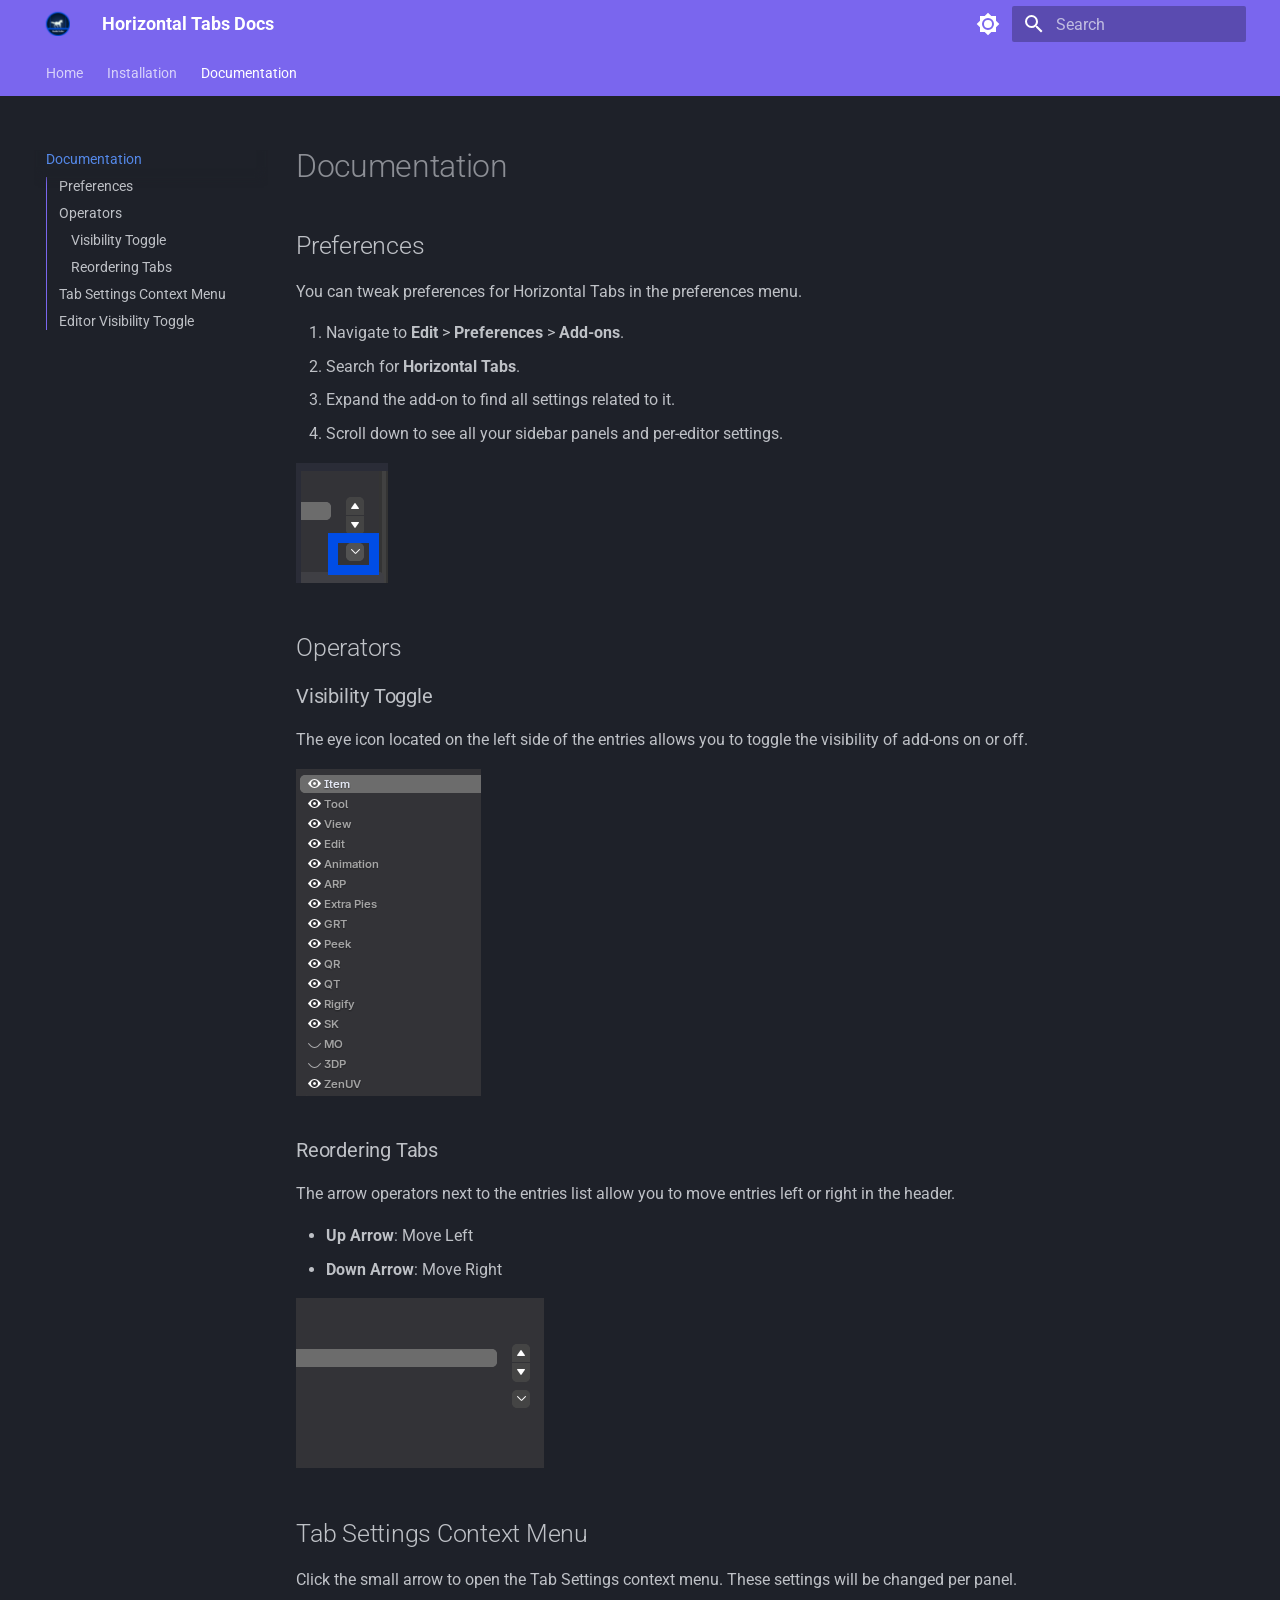
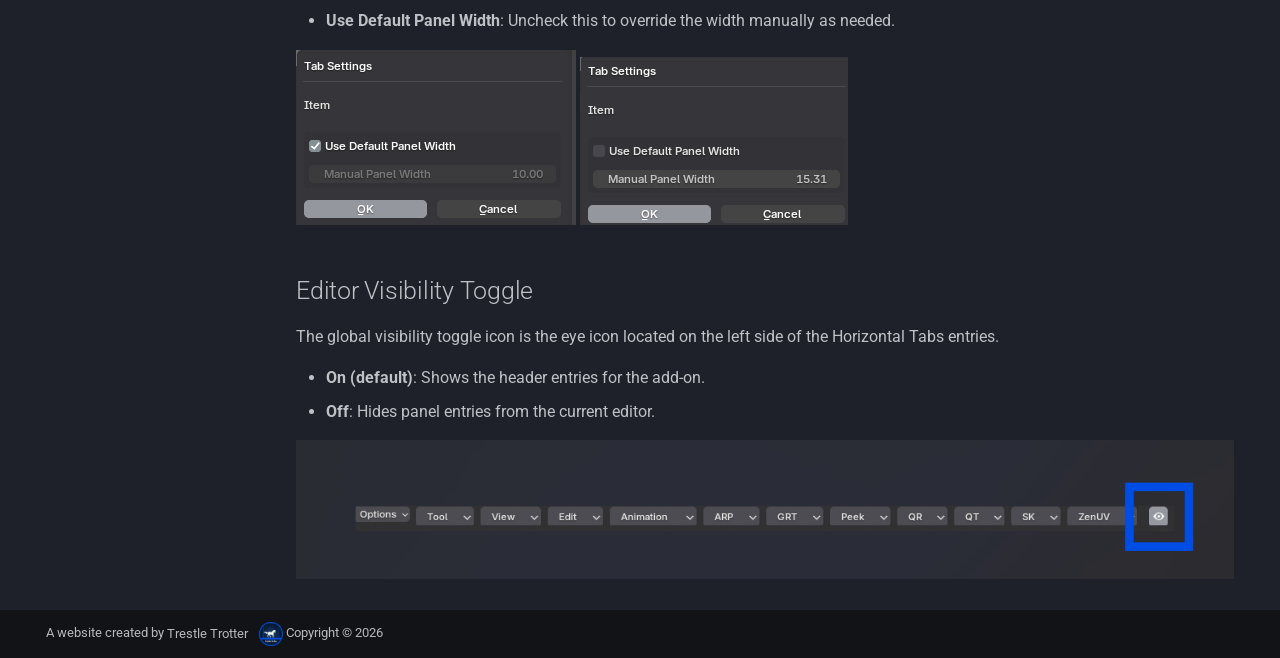
==== commit 7260444d: "Deployed 281294b with MkDocs version: 1.6.1" ====
--- a/documentation/index.html
+++ b/documentation/index.html
@@ -8,7 +8,7 @@
       
       
       
-        <link rel="canonical" href="https://Sekuora.github.io/Horizontal_Tabs_Docs/documentation/">
+        <link rel="canonical" href="https://Sekuora.github.io/HorizontalTabsDocs/documentation/">
       
       
         <link rel="prev" href="../installation/">
@@ -584,7 +584,7 @@
       <div class="md-copyright">
   
     <div class="md-copyright__highlight">
-      A website created by  <a href="https://sites.google.com/view/trestletrotter/home" target="_blank" rel="noopener"> Trestle Trotter <img src="/Horizontal_Tabs_Docs/assets/logo/TrestleTrotter_Logo.png" alt="Trestle Trotter" style="height: 24px; vertical-align: middle; margin-left: 8px;"> </a> Copyright &copy; 2026
+      A website created by  <a href="https://sites.google.com/view/trestletrotter/home" target="_blank" rel="noopener"> Trestle Trotter <img src="https://Sekuora.github.io/HorizontalTabsDocs/assets/logo/TrestleTrotter_Logo.png" alt="Trestle Trotter" style="height: 24px; vertical-align: middle; margin-left: 8px;"> </a> Copyright &copy; 2026
 
     </div>
   
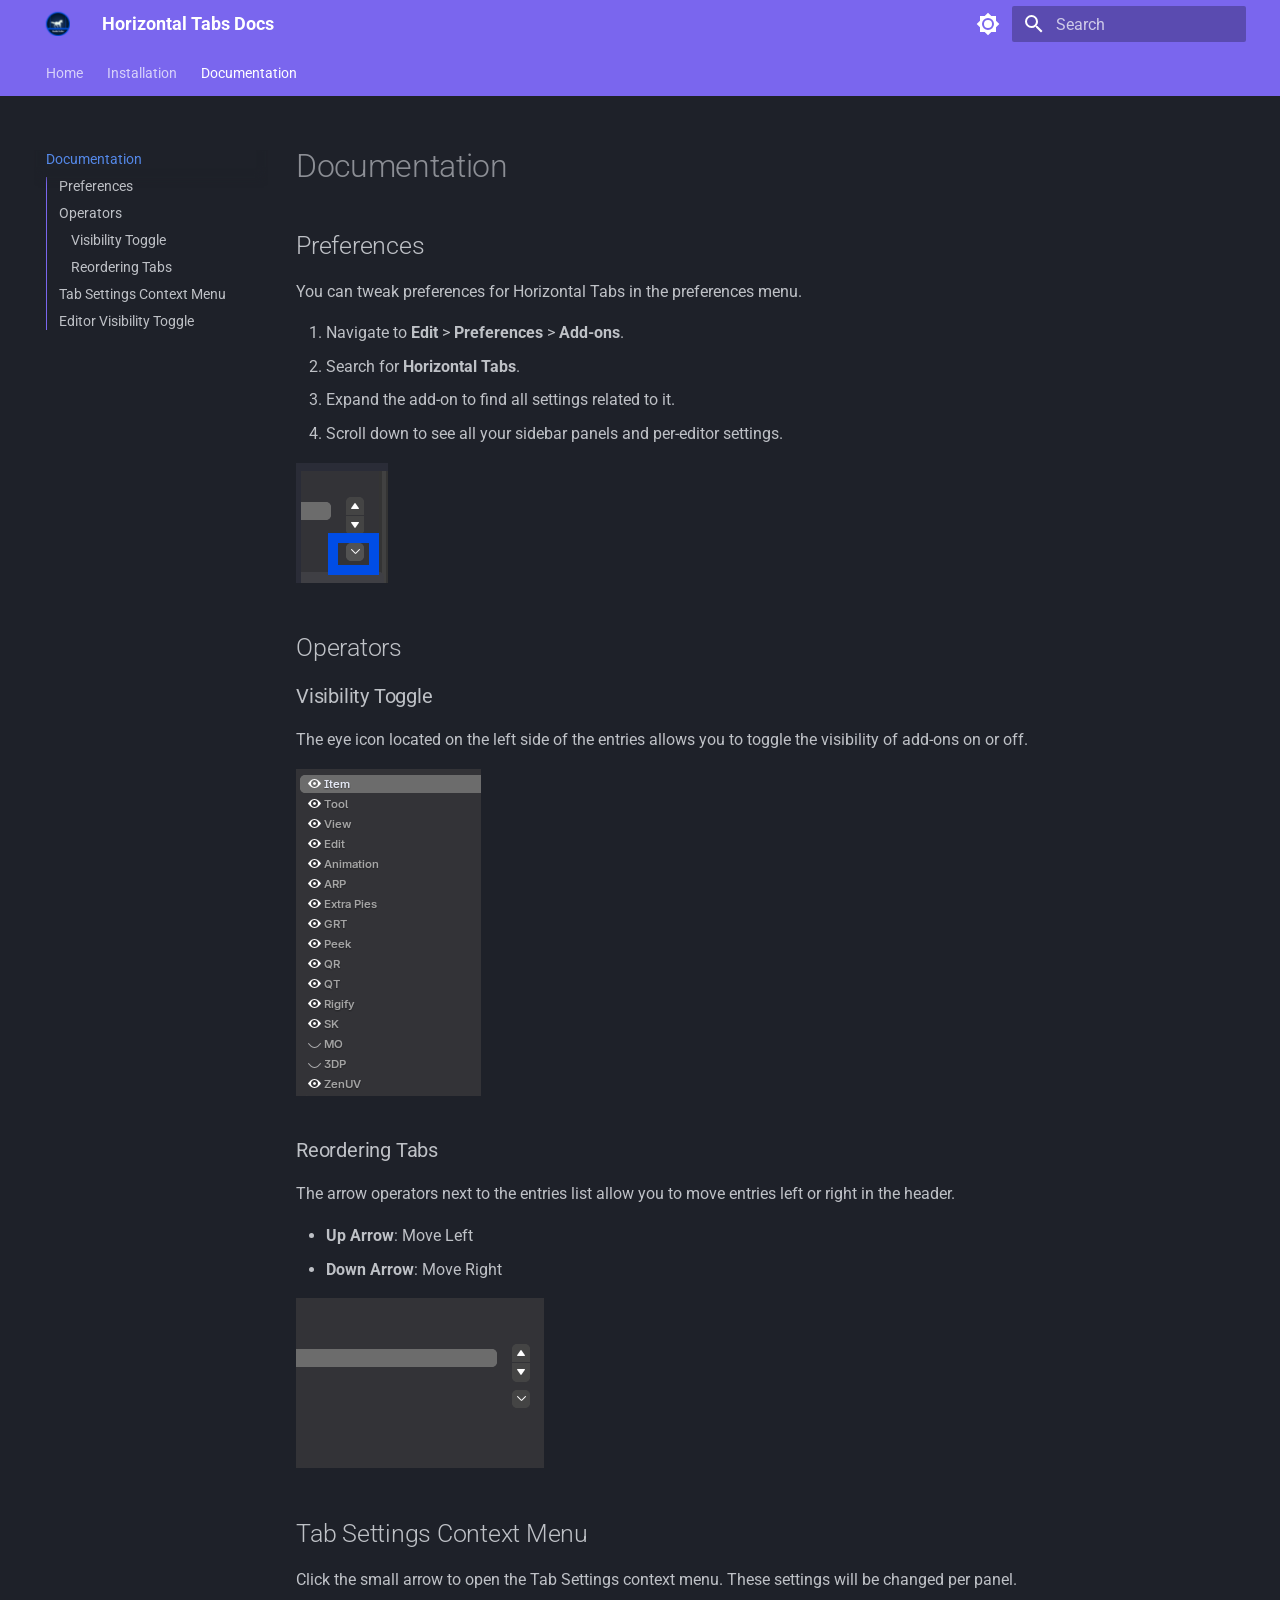
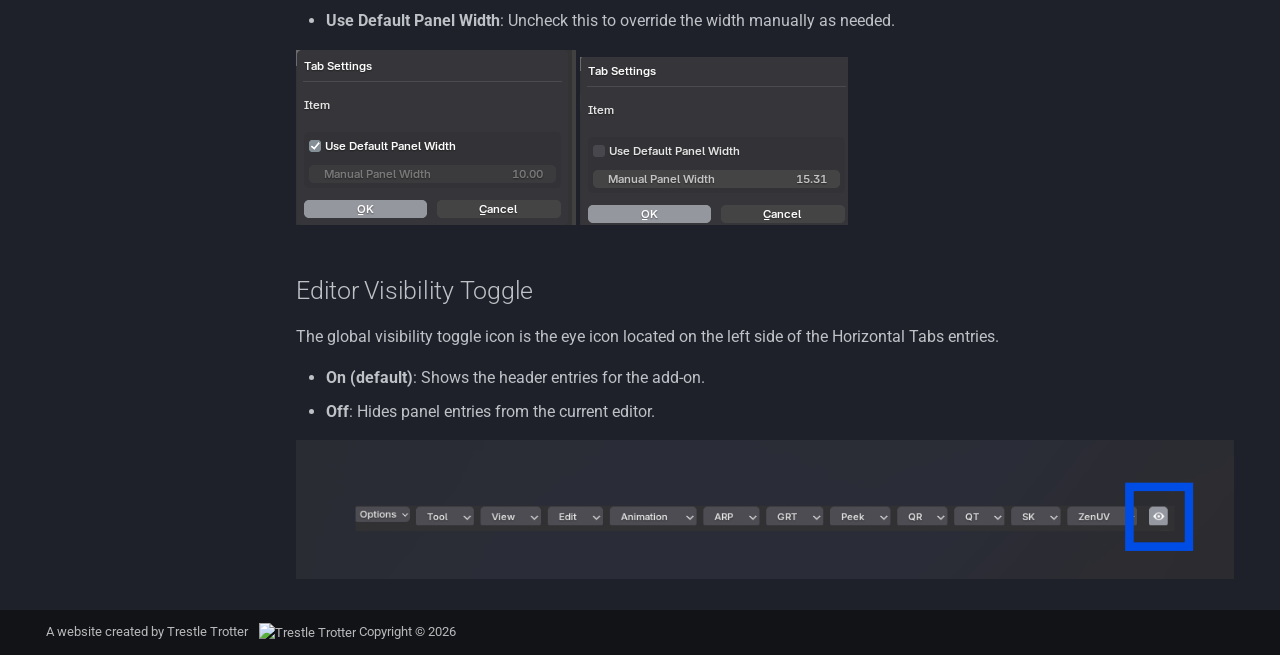
==== commit da182cab: "Deployed 281294b with MkDocs version: 1.6.1" ====
--- a/documentation/index.html
+++ b/documentation/index.html
@@ -584,7 +584,7 @@
       <div class="md-copyright">
   
     <div class="md-copyright__highlight">
-      A website created by  <a href="https://sites.google.com/view/trestletrotter/home" target="_blank" rel="noopener"> Trestle Trotter <img src="https://Sekuora.github.io/HorizontalTabsDocs/assets/logo/TrestleTrotter_Logo.png" alt="Trestle Trotter" style="height: 24px; vertical-align: middle; margin-left: 8px;"> </a> Copyright &copy; 2026
+      A website created by  <a href="https://sites.google.com/view/trestletrotter/home" target="_blank" rel="noopener"> Trestle Trotter <img src="/HorizontalTabsDocs/assets/logo/TrestleTrotter_Logo.png" alt="Trestle Trotter" style="height: 24px; vertical-align: middle; margin-left: 8px;"> </a> Copyright &copy; 2026
 
     </div>
   
